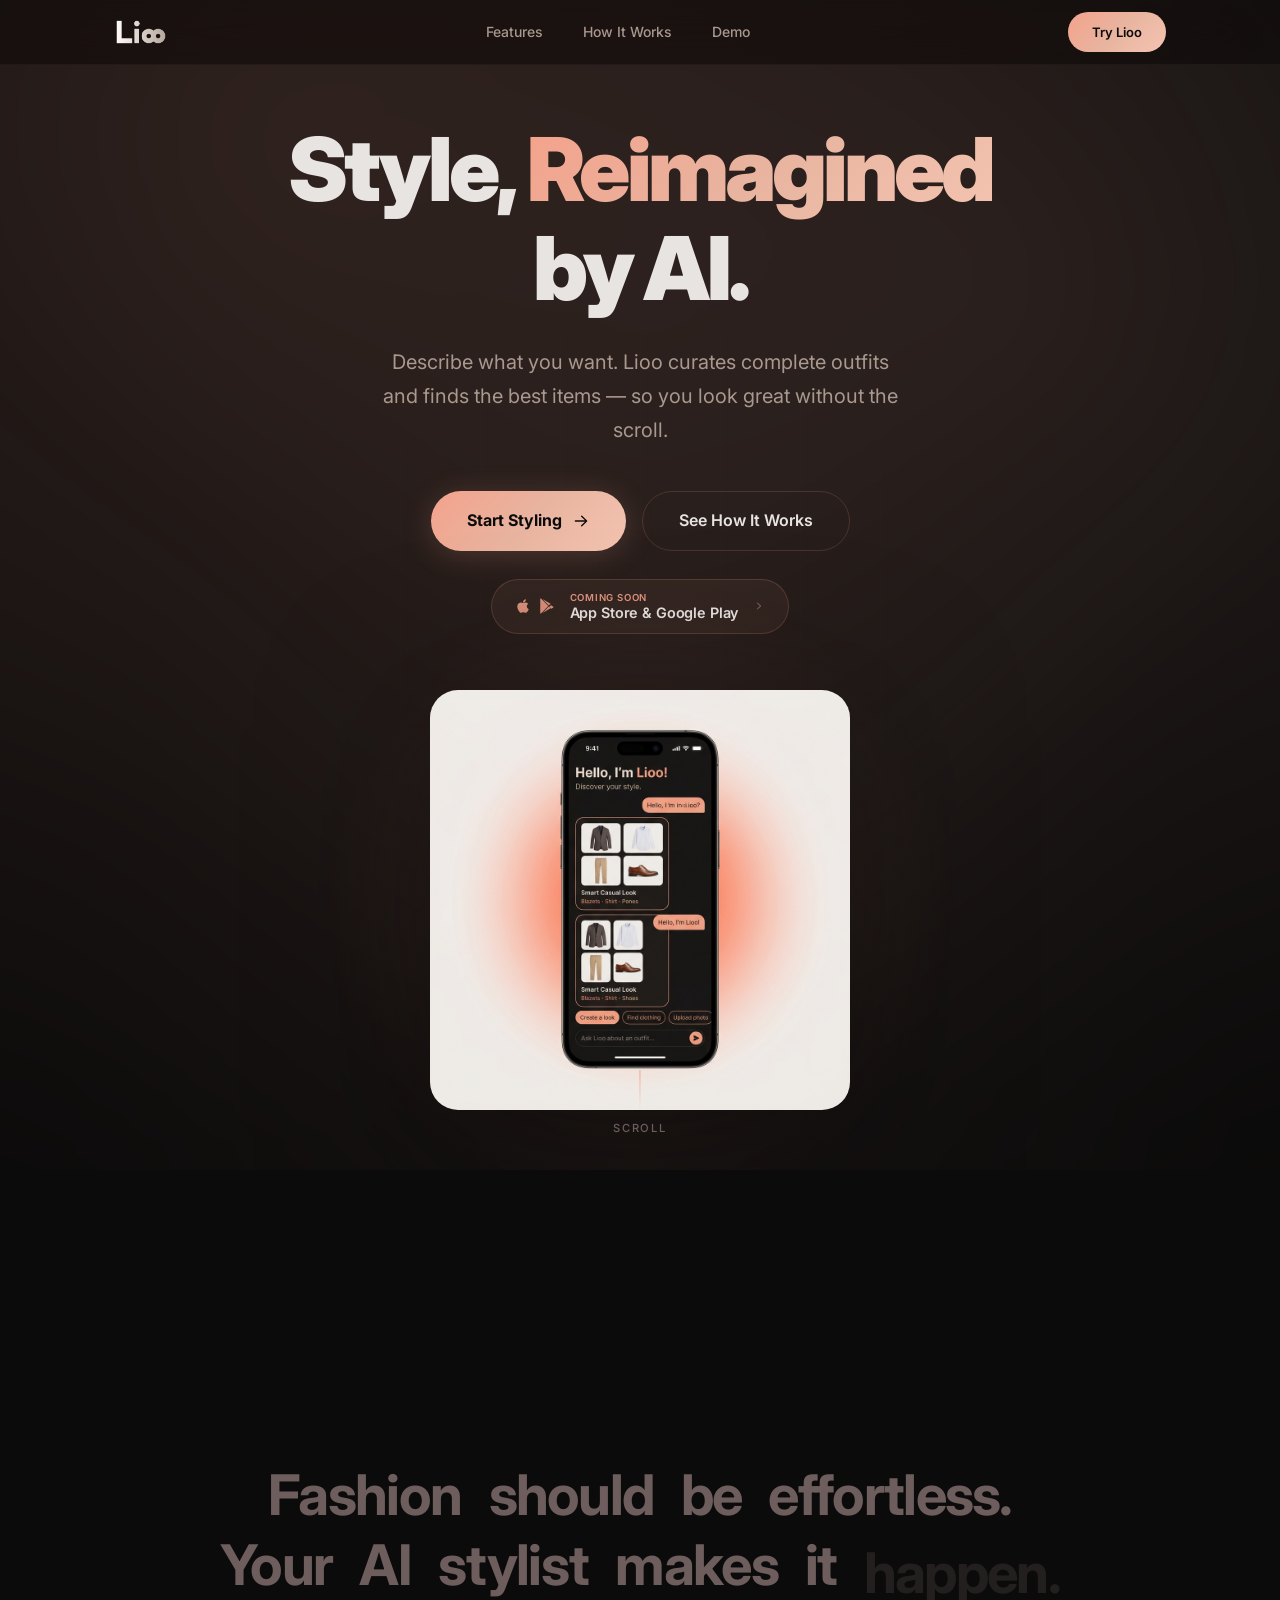
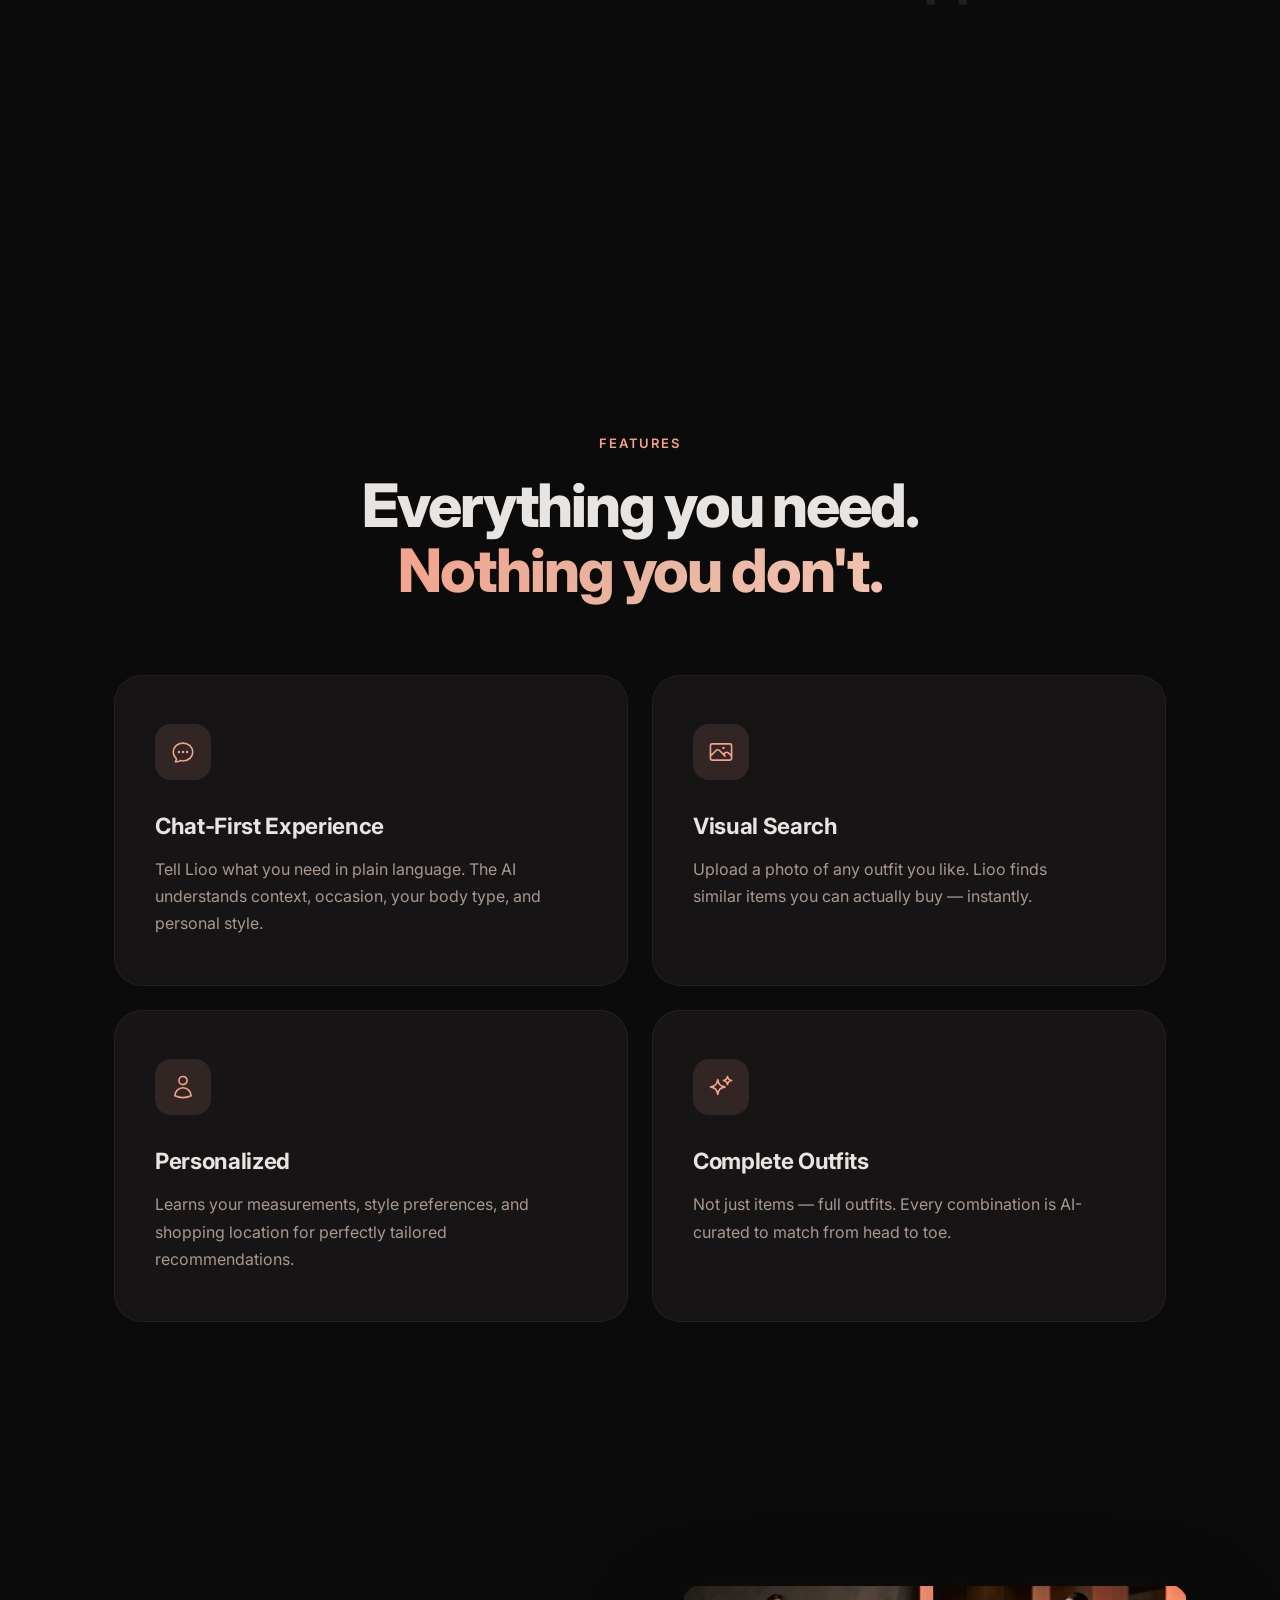
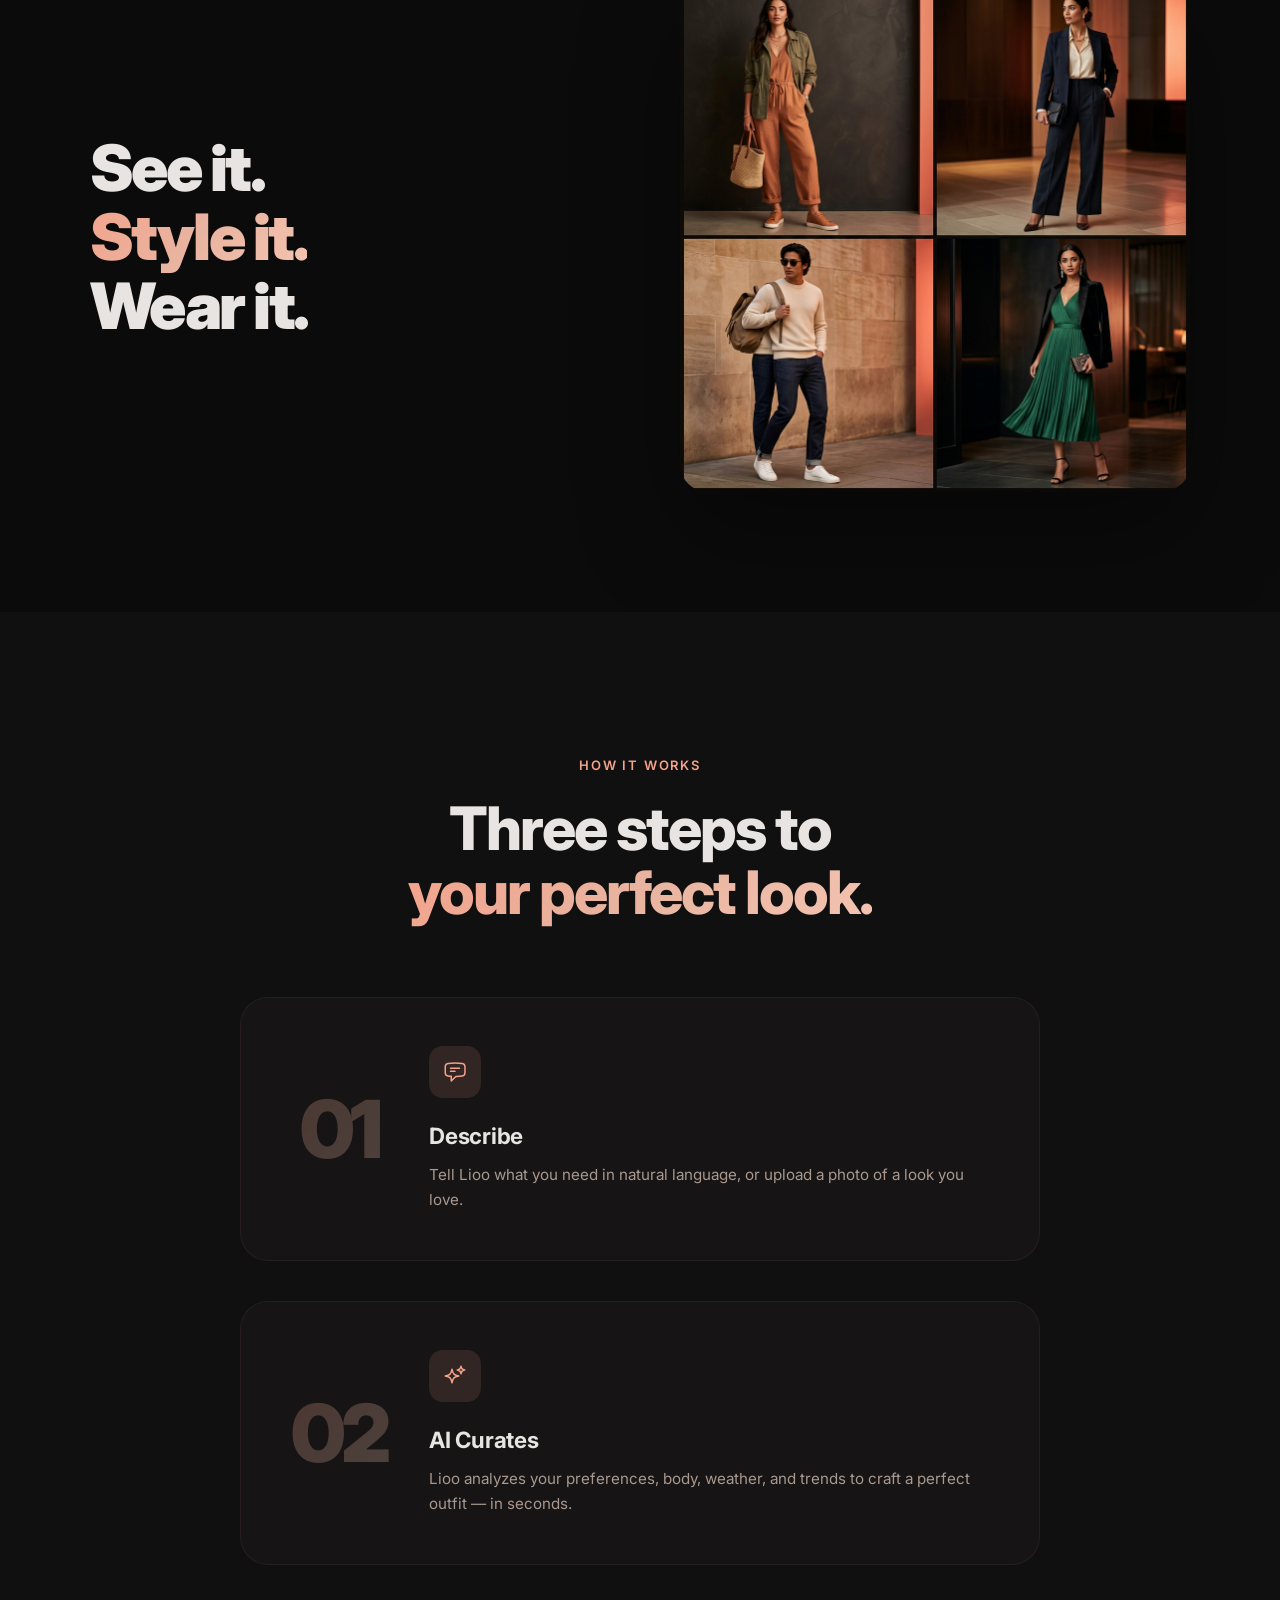
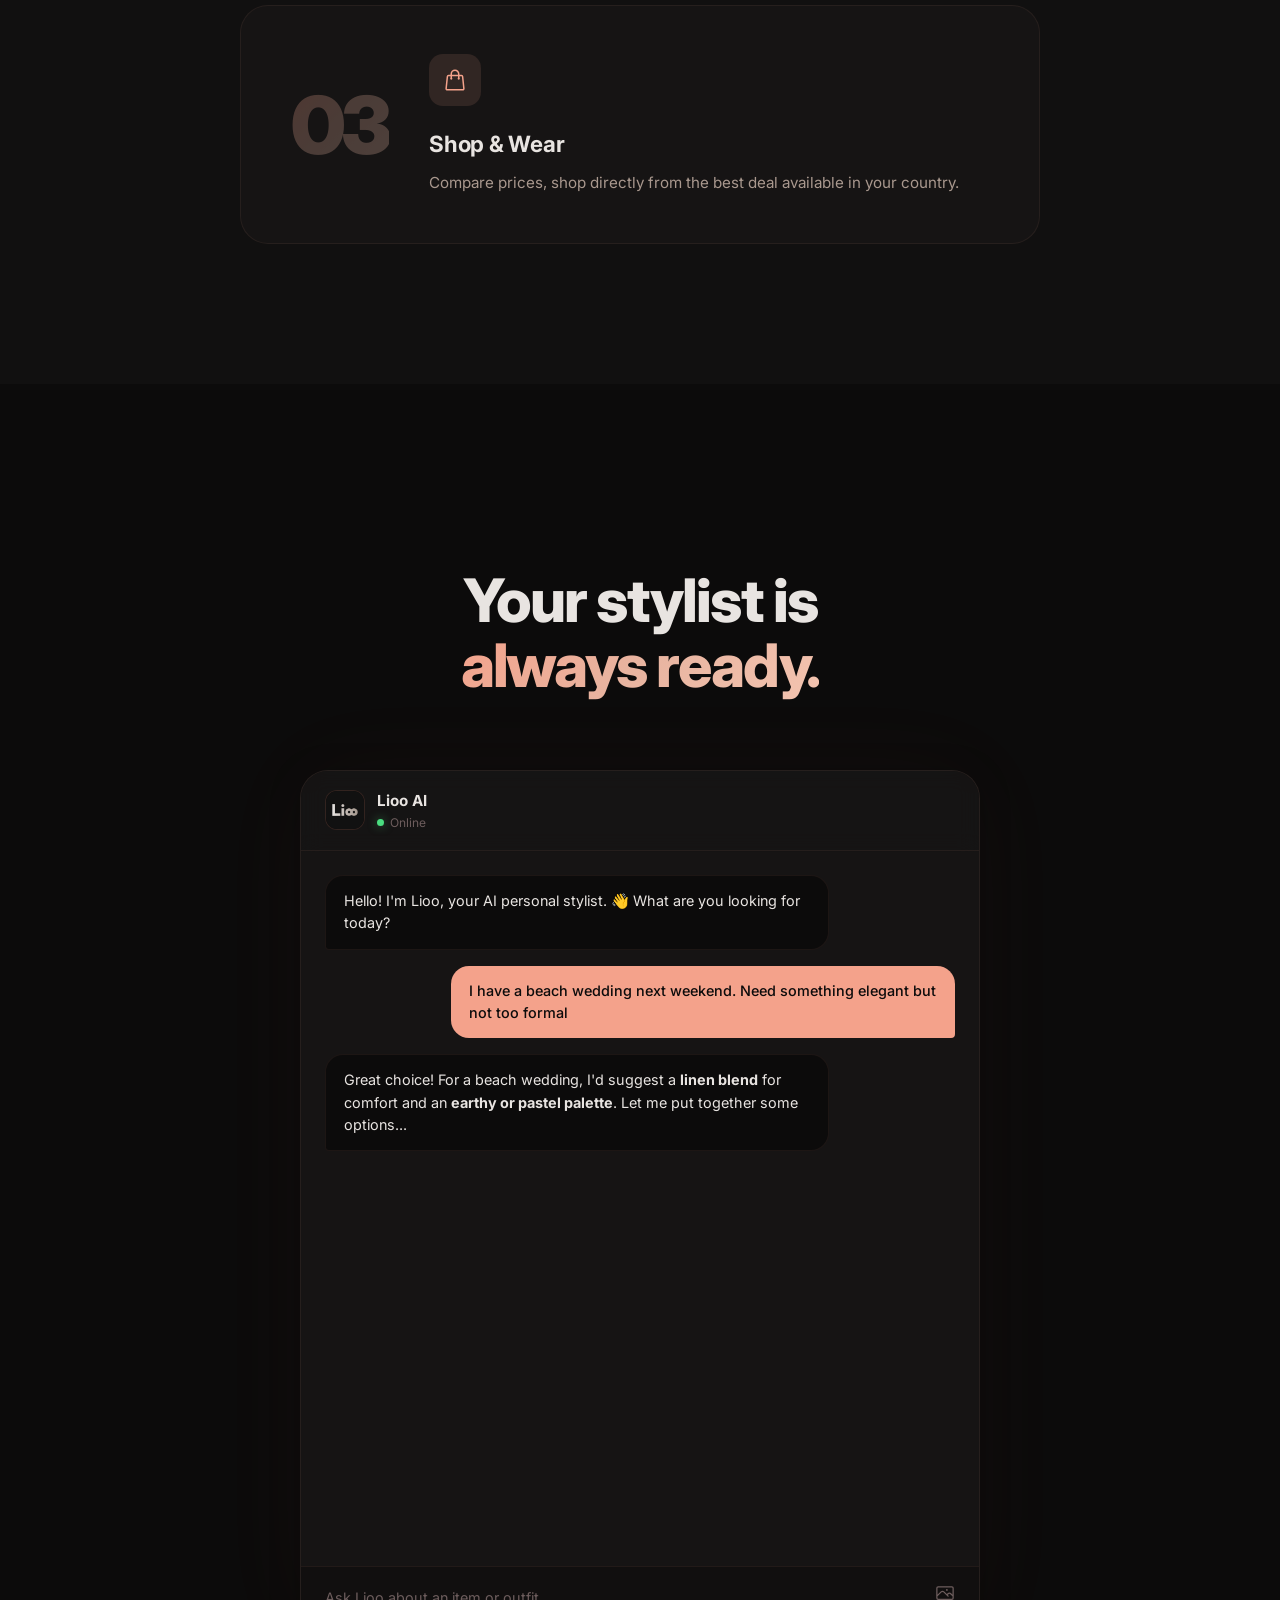
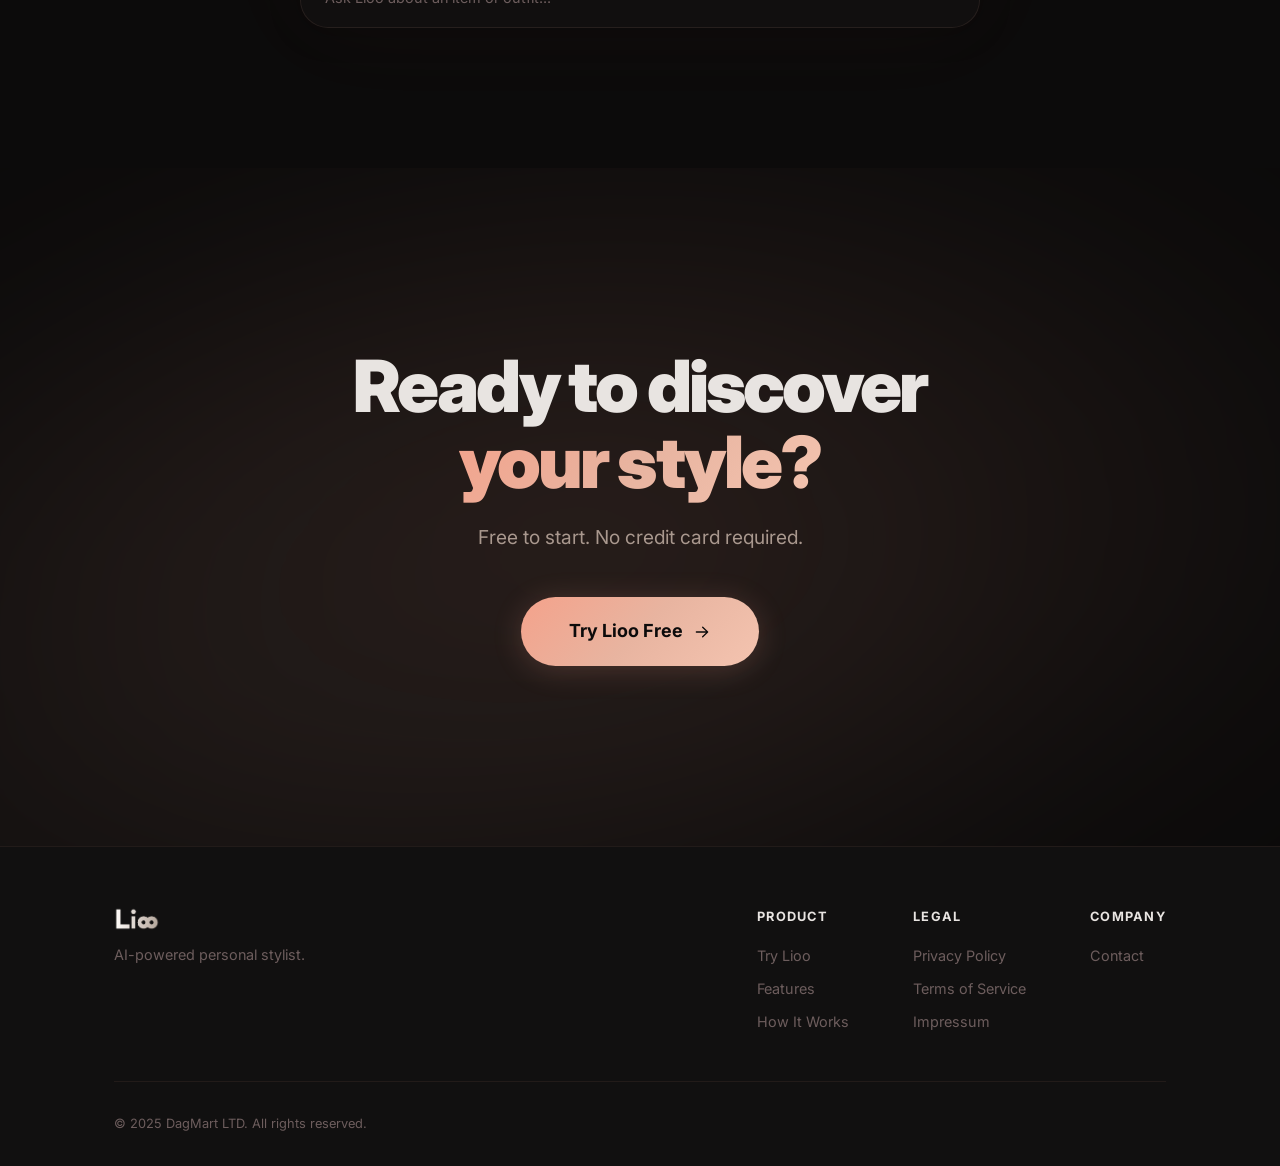
==== index.html @ 28685c16 "Import original Lioo landing page" ====
<!DOCTYPE html>
<html lang="en">
<head>
  <meta charset="UTF-8" />
  <meta name="viewport" content="width=device-width, initial-scale=1.0" />
  <title>Lioo — Your AI Personal Stylist</title>
  <meta name="description" content="Lioo is an AI-powered personal stylist. Describe what you want, get curated outfit ideas, and shop smarter — all through a simple chat." />
  <meta name="keywords" content="AI stylist, personal stylist, fashion AI, outfit generator, Lioo, style recommendations" />
  <link rel="canonical" href="https://liooclo.com/" />
  <meta name="theme-color" content="#0C0B0B" />

  <!-- Open Graph -->
  <meta property="og:type" content="website" />
  <meta property="og:title" content="Lioo — Your AI Personal Stylist" />
  <meta property="og:description" content="Describe your style. Get curated outfits. Shop smarter." />
  <meta property="og:url" content="https://liooclo.com/" />

  <!-- Fonts -->
  <link rel="preconnect" href="https://fonts.googleapis.com" />
  <link rel="preconnect" href="https://fonts.gstatic.com" crossorigin />
  <link href="https://fonts.googleapis.com/css2?family=Inter:wght@300;400;500;600;700;800;900&display=swap" rel="stylesheet" />

  <link rel="stylesheet" href="style.css" />
</head>
<body>

  <!-- ═══════════════════════ NAVIGATION ═══════════════════════ -->
  <nav id="main-nav">
    <div class="nav-inner">
      <a href="#" class="nav-logo" aria-label="Lioo Home">
        <img src="images/lioo-logo.png" alt="Lioo" class="nav-logo-img" />
      </a>
      <div class="nav-links">
        <a href="#features" class="nav-link">Features</a>
        <a href="#how-it-works" class="nav-link">How It Works</a>
        <a href="#demo" class="nav-link">Demo</a>
      </div>
      <a href="https://liooclo.com" class="nav-cta" id="nav-try-btn">Try Lioo</a>
      <button class="nav-mobile-toggle" id="mobile-toggle" aria-label="Toggle menu">
        <span></span><span></span><span></span>
      </button>
    </div>
    <div class="nav-mobile-menu" id="mobile-menu">
      <a href="#features" class="nav-mobile-link">Features</a>
      <a href="#how-it-works" class="nav-mobile-link">How It Works</a>
      <a href="#demo" class="nav-mobile-link">Demo</a>
      <a href="https://liooclo.com" class="nav-mobile-cta">Try Lioo</a>
    </div>
  </nav>

  <!-- ═══════════════════════ HERO ═══════════════════════ -->
  <section id="hero">
    <div class="hero-aurora"></div>
    <div class="hero-grid-overlay"></div>

    <div class="hero-center">


      <h1 class="hero-title">
        <span class="word-reveal" data-delay="100">Style,</span>
        <span class="word-reveal gradient-text" data-delay="300">Reimagined</span><br />
        <span class="word-reveal" data-delay="500">by AI.</span>
      </h1>

      <p class="hero-subtitle scroll-fade-in" data-delay="700">
        Describe what you want. Lioo curates complete outfits<br class="hide-mobile" />
        and finds the best items — so you look great without the scroll.
      </p>

      <div class="hero-actions scroll-fade-in" data-delay="900">
        <a href="https://liooclo.com" class="btn-primary" id="hero-cta-primary">
          <span>Start Styling</span>
          <svg viewBox="0 0 20 20" fill="currentColor" width="18" height="18">
            <path fill-rule="evenodd" d="M3 10a.75.75 0 0 1 .75-.75h10.638L10.23 5.29a.75.75 0 1 1 1.04-1.08l5.5 5.25a.75.75 0 0 1 0 1.08l-5.5 5.25a.75.75 0 1 1-1.04-1.08l4.158-3.96H3.75A.75.75 0 0 1 3 10Z" clip-rule="evenodd"/>
          </svg>
        </a>
        <a href="#how-it-works" class="btn-secondary" id="hero-cta-secondary">See How It Works</a>
      </div>

      <button class="coming-soon-btn scroll-fade-in" data-delay="1100" id="coming-soon-trigger" type="button">
        <div class="store-icons">
          <svg viewBox="0 0 24 24" width="18" height="18" fill="currentColor"><path d="M17.05 20.28c-.98.95-2.05.8-3.08.35-1.09-.46-2.09-.48-3.24 0-1.44.62-2.2.44-3.06-.35C2.79 15.25 3.51 7.59 9.05 7.31c1.35.07 2.29.74 3.08.8 1.18-.24 2.31-.93 3.57-.84 1.51.12 2.65.72 3.4 1.8-3.12 1.87-2.38 5.98.48 7.13-.57 1.5-1.31 2.99-2.54 4.09zM12.03 7.25c-.15-2.23 1.66-4.07 3.74-4.25.32 2.32-1.55 4.3-3.74 4.25z"/></svg>
          <svg viewBox="0 0 24 24" width="18" height="18" fill="currentColor"><path d="M3.609 1.814 13.792 12 3.61 22.186a.996.996 0 0 1-.61-.92V2.734a1 1 0 0 1 .609-.92zm10.89 10.893 2.302 2.302-10.937 6.333 8.635-8.635zm3.199-1.4 2.302 1.323a1 1 0 0 1 0 1.74l-2.302 1.323-2.534-2.533 2.534-2.533zM5.864 2.658 16.8 8.99l-2.302 2.302-8.635-8.635z"/></svg>
        </div>
        <div class="coming-soon-text">
          <span class="coming-label">Coming Soon</span>
          <span class="coming-stores">App Store & Google Play</span>
        </div>
        <svg class="coming-soon-arrow" viewBox="0 0 20 20" fill="currentColor" width="14" height="14"><path fill-rule="evenodd" d="M7.21 14.77a.75.75 0 0 1 .02-1.06L11.168 10 7.23 6.29a.75.75 0 1 1 1.04-1.08l4.5 4.25a.75.75 0 0 1 0 1.08l-4.5 4.25a.75.75 0 0 1-1.06-.02z" clip-rule="evenodd"/></svg>
      </button>
    </div>

    <div class="hero-phone-container" id="hero-phone-parallax">
      <div class="hero-phone-glow"></div>
      <img src="images/hero-phone.png" alt="Lioo AI Stylist app" class="hero-phone-img" loading="eager" />
    </div>

    <div class="hero-scroll-indicator" id="scroll-indicator">
      <div class="scroll-line"></div>
      <span>Scroll</span>
    </div>
  </section>

  <!-- ═══════════════════════ STATEMENT ═══════════════════════ -->
  <section id="statement">
    <div class="statement-inner">
      <p class="statement-text">
        <span class="s-word" data-scroll-reveal>Fashion</span>
        <span class="s-word" data-scroll-reveal>should</span>
        <span class="s-word" data-scroll-reveal>be</span>
        <span class="s-word accent" data-scroll-reveal>effortless.</span><br />
        <span class="s-word" data-scroll-reveal>Your</span>
        <span class="s-word" data-scroll-reveal>AI</span>
        <span class="s-word" data-scroll-reveal>stylist</span>
        <span class="s-word" data-scroll-reveal>makes</span>
        <span class="s-word" data-scroll-reveal>it</span>
        <span class="s-word accent" data-scroll-reveal>happen.</span>
      </p>
    </div>
  </section>

  <!-- ═══════════════════════ FEATURES ═══════════════════════ -->
  <section id="features">
    <div class="section-container">
      <div class="section-header">
        <span class="section-tag scroll-fade-in">Features</span>
        <h2 class="section-title scroll-fade-in">
          Everything you need.<br /><span class="gradient-text">Nothing you don't.</span>
        </h2>
      </div>

      <div class="features-grid">
        <div class="feature-card scroll-scale-in" id="feature-chat">
          <div class="feature-card-bg"></div>
          <div class="feature-icon">
            <svg viewBox="0 0 24 24" fill="none" stroke="currentColor" stroke-width="1.5">
              <path d="M8.625 12a.375.375 0 1 1-.75 0 .375.375 0 0 1 .75 0Zm0 0H8.25m4.125 0a.375.375 0 1 1-.75 0 .375.375 0 0 1 .75 0Zm0 0H12m4.125 0a.375.375 0 1 1-.75 0 .375.375 0 0 1 .75 0Zm0 0h-.375M21 12c0 4.556-4.03 8.25-9 8.25a9.764 9.764 0 0 1-2.555-.337A5.972 5.972 0 0 1 5.41 20.97a5.969 5.969 0 0 1-.474-.065 4.48 4.48 0 0 0 .978-2.025c.09-.457-.133-.901-.467-1.226C3.93 16.178 3 14.189 3 12c0-4.556 4.03-8.25 9-8.25s9 3.694 9 8.25Z" stroke-linecap="round" stroke-linejoin="round"/>
            </svg>
          </div>
          <h3 class="feature-title">Chat-First Experience</h3>
          <p class="feature-desc">Tell Lioo what you need in plain language. The AI understands context, occasion, your body type, and personal style.</p>
        </div>

        <div class="feature-card scroll-scale-in" id="feature-visual">
          <div class="feature-card-bg"></div>
          <div class="feature-icon">
            <svg viewBox="0 0 24 24" fill="none" stroke="currentColor" stroke-width="1.5">
              <path d="m2.25 15.75 5.159-5.159a2.25 2.25 0 0 1 3.182 0l5.159 5.159m-1.5-1.5 1.409-1.409a2.25 2.25 0 0 1 3.182 0l2.909 2.909m-18 3.75h16.5a1.5 1.5 0 0 0 1.5-1.5V6a1.5 1.5 0 0 0-1.5-1.5H3.75A1.5 1.5 0 0 0 2.25 6v12a1.5 1.5 0 0 0 1.5 1.5Zm10.5-11.25h.008v.008h-.008V8.25Zm.375 0a.375.375 0 1 1-.75 0 .375.375 0 0 1 .75 0Z" stroke-linecap="round" stroke-linejoin="round"/>
            </svg>
          </div>
          <h3 class="feature-title">Visual Search</h3>
          <p class="feature-desc">Upload a photo of any outfit you like. Lioo finds similar items you can actually buy — instantly.</p>
        </div>

        <div class="feature-card scroll-scale-in" id="feature-personal">
          <div class="feature-card-bg"></div>
          <div class="feature-icon">
            <svg viewBox="0 0 24 24" fill="none" stroke="currentColor" stroke-width="1.5">
              <path d="M15.75 6a3.75 3.75 0 1 1-7.5 0 3.75 3.75 0 0 1 7.5 0ZM4.501 20.118a7.5 7.5 0 0 1 14.998 0A17.933 17.933 0 0 1 12 21.75c-2.676 0-5.216-.584-7.499-1.632Z" stroke-linecap="round" stroke-linejoin="round"/>
            </svg>
          </div>
          <h3 class="feature-title">Personalized</h3>
          <p class="feature-desc">Learns your measurements, style preferences, and shopping location for perfectly tailored recommendations.</p>
        </div>

        <div class="feature-card scroll-scale-in" id="feature-outfits">
          <div class="feature-card-bg"></div>
          <div class="feature-icon">
            <svg viewBox="0 0 24 24" fill="none" stroke="currentColor" stroke-width="1.5">
              <path d="M9.813 15.904 9 18.75l-.813-2.846a4.5 4.5 0 0 0-3.09-3.09L2.25 12l2.846-.813a4.5 4.5 0 0 0 3.09-3.09L9 5.25l.813 2.846a4.5 4.5 0 0 0 3.09 3.09L15.75 12l-2.846.813a4.5 4.5 0 0 0-3.09 3.09ZM18.259 8.715 18 9.75l-.259-1.035a3.375 3.375 0 0 0-2.455-2.456L14.25 6l1.036-.259a3.375 3.375 0 0 0 2.455-2.456L18 2.25l.259 1.035a3.375 3.375 0 0 0 2.455 2.456L21.75 6l-1.036.259a3.375 3.375 0 0 0-2.455 2.456Z" stroke-linecap="round" stroke-linejoin="round"/>
            </svg>
          </div>
          <h3 class="feature-title">Complete Outfits</h3>
          <p class="feature-desc">Not just items — full outfits. Every combination is AI-curated to match from head to toe.</p>
        </div>
      </div>
    </div>
  </section>

  <!-- ═══════════════════════ SHOWCASE ═══════════════════════ -->
  <section id="showcase">
    <div class="showcase-sticky">
      <div class="showcase-text">
        <h2 class="showcase-title scroll-fade-in">
          See it.<br /><span class="gradient-text">Style it.</span><br />Wear it.
        </h2>
      </div>
      <div class="showcase-image scroll-scale-in">
        <img src="images/outfit-grid.png" alt="AI-curated outfit combinations" loading="lazy" />
      </div>
    </div>
  </section>

  <!-- ═══════════════════════ HOW IT WORKS ═══════════════════════ -->
  <section id="how-it-works">
    <div class="section-container">
      <div class="section-header">
        <span class="section-tag scroll-fade-in">How It Works</span>
        <h2 class="section-title scroll-fade-in">
          Three steps to<br /><span class="gradient-text">your perfect look.</span>
        </h2>
      </div>

      <div class="steps-timeline">
        <div class="step-item scroll-slide-left" id="step-1">
          <div class="step-number-big">01</div>
          <div class="step-content">
            <div class="step-icon-wrap">
              <svg viewBox="0 0 24 24" fill="none" stroke="currentColor" stroke-width="1.5">
                <path d="M7.5 8.25h9m-9 3H12m-9.75 1.51c0 1.6 1.123 2.994 2.707 3.227 1.087.16 2.185.283 3.293.369V21l4.076-4.076a1.526 1.526 0 0 1 1.037-.443 48.59 48.59 0 0 0 5.887-.47c1.584-.233 2.707-1.626 2.707-3.228V6.741c0-1.602-1.123-2.995-2.707-3.228A48.394 48.394 0 0 0 12 3c-2.392 0-4.744.175-7.043.513C3.373 3.746 2.25 5.14 2.25 6.741v6.018Z" stroke-linecap="round" stroke-linejoin="round"/>
              </svg>
            </div>
            <h3 class="step-title">Describe</h3>
            <p class="step-desc">Tell Lioo what you need in natural language, or upload a photo of a look you love.</p>
          </div>
        </div>

        <div class="step-item scroll-slide-right" id="step-2">
          <div class="step-number-big">02</div>
          <div class="step-content">
            <div class="step-icon-wrap">
              <svg viewBox="0 0 24 24" fill="none" stroke="currentColor" stroke-width="1.5">
                <path d="M9.813 15.904 9 18.75l-.813-2.846a4.5 4.5 0 0 0-3.09-3.09L2.25 12l2.846-.813a4.5 4.5 0 0 0 3.09-3.09L9 5.25l.813 2.846a4.5 4.5 0 0 0 3.09 3.09L15.75 12l-2.846.813a4.5 4.5 0 0 0-3.09 3.09ZM18.259 8.715 18 9.75l-.259-1.035a3.375 3.375 0 0 0-2.455-2.456L14.25 6l1.036-.259a3.375 3.375 0 0 0 2.455-2.456L18 2.25l.259 1.035a3.375 3.375 0 0 0 2.455 2.456L21.75 6l-1.036.259a3.375 3.375 0 0 0-2.455 2.456Z" stroke-linecap="round" stroke-linejoin="round"/>
              </svg>
            </div>
            <h3 class="step-title">AI Curates</h3>
            <p class="step-desc">Lioo analyzes your preferences, body, weather, and trends to craft a perfect outfit — in seconds.</p>
          </div>
        </div>

        <div class="step-item scroll-slide-left" id="step-3">
          <div class="step-number-big">03</div>
          <div class="step-content">
            <div class="step-icon-wrap">
              <svg viewBox="0 0 24 24" fill="none" stroke="currentColor" stroke-width="1.5">
                <path d="M15.75 10.5V6a3.75 3.75 0 1 0-7.5 0v4.5m11.356-1.993 1.263 12c.07.665-.45 1.243-1.119 1.243H4.25a1.125 1.125 0 0 1-1.12-1.243l1.264-12A1.125 1.125 0 0 1 5.513 7.5h12.974c.576 0 1.059.435 1.119 1.007ZM8.625 10.5a.375.375 0 1 1-.75 0 .375.375 0 0 1 .75 0Zm7.5 0a.375.375 0 1 1-.75 0 .375.375 0 0 1 .75 0Z" stroke-linecap="round" stroke-linejoin="round"/>
              </svg>
            </div>
            <h3 class="step-title">Shop & Wear</h3>
            <p class="step-desc">Compare prices, shop directly from the best deal available in your country.</p>
          </div>
        </div>
      </div>
    </div>
  </section>

  <!-- ═══════════════════════ LIVE DEMO ═══════════════════════ -->
  <section id="demo">
    <div class="section-container">
      <div class="section-header">
        <span class="section-tag scroll-fade-in">See It In Action</span>
        <h2 class="section-title scroll-fade-in">
          Your stylist is<br /><span class="gradient-text">always ready.</span>
        </h2>
      </div>

      <div class="demo-chat-wrapper scroll-scale-in">
        <div class="demo-chat-window" id="demo-chat">
          <div class="demo-chat-header">
            <div class="demo-chat-header-left">
              <div class="demo-chat-avatar">
                <img src="images/lioo-icon.png" alt="Lioo" class="demo-avatar-img" />
              </div>
              <div>
                <div class="demo-chat-name">Lioo AI</div>
                <div class="demo-chat-status"><span class="status-dot"></span> Online</div>
              </div>
            </div>
          </div>

          <div class="demo-chat-messages" id="demo-messages">
            <div class="demo-msg demo-msg-ai demo-msg-visible">
              <div class="demo-msg-content">Hello! I'm Lioo, your AI personal stylist. 👋 What are you looking for today?</div>
            </div>
            <div class="demo-msg demo-msg-user" data-delay="800">
              <div class="demo-msg-content">I have a beach wedding next weekend. Need something elegant but not too formal</div>
            </div>
            <div class="demo-msg demo-msg-ai" data-delay="2200">
              <div class="demo-msg-content">
                Great choice! For a beach wedding, I'd suggest a <strong>linen blend</strong> for comfort and an <strong>earthy or pastel palette</strong>. Let me put together some options...
              </div>
            </div>
            <div class="demo-msg demo-msg-ai" data-delay="3800">
              <div class="demo-msg-content">
                <div class="demo-outfit-card">
                  <div class="demo-outfit-header">
                    <svg viewBox="0 0 24 24" fill="none" stroke="currentColor" stroke-width="1.5" width="16" height="16"><path d="M9.813 15.904 9 18.75l-.813-2.846a4.5 4.5 0 0 0-3.09-3.09L2.25 12l2.846-.813a4.5 4.5 0 0 0 3.09-3.09L9 5.25l.813 2.846a4.5 4.5 0 0 0 3.09 3.09L15.75 12l-2.846.813a4.5 4.5 0 0 0-3.09 3.09Z" stroke-linecap="round" stroke-linejoin="round"/></svg>
                    Beach Wedding — Look 1
                  </div>
                  <div class="demo-outfit-items">
                    <div class="demo-outfit-item"><div class="demo-outfit-item-color" style="background:#E8D5C4"></div><span>Linen Blazer — Sand</span></div>
                    <div class="demo-outfit-item"><div class="demo-outfit-item-color" style="background:#F5F0EB"></div><span>Cotton Shirt — White</span></div>
                    <div class="demo-outfit-item"><div class="demo-outfit-item-color" style="background:#C4B5A3"></div><span>Chinos — Khaki</span></div>
                    <div class="demo-outfit-item"><div class="demo-outfit-item-color" style="background:#8B7355"></div><span>Leather Loafers — Tan</span></div>
                  </div>
                </div>
              </div>
            </div>
            <div class="demo-msg demo-msg-user" data-delay="5600">
              <div class="demo-msg-content">Love it! Can you find me a similar blazer under €120?</div>
            </div>
            <div class="demo-msg demo-msg-ai" data-delay="7000">
              <div class="demo-msg-content">Found 3 great options from Zara, Mango, and H&M — all under €120 and available in your size. Want me to show them?</div>
            </div>
          </div>

          <div class="demo-chat-input">
            <span class="demo-input-text">Ask Lioo about an item or outfit...</span>
            <div class="demo-input-actions">
              <svg viewBox="0 0 24 24" fill="none" stroke="currentColor" stroke-width="1.5" width="20" height="20">
                <path d="m2.25 15.75 5.159-5.159a2.25 2.25 0 0 1 3.182 0l5.159 5.159m-1.5-1.5 1.409-1.409a2.25 2.25 0 0 1 3.182 0l2.909 2.909m-18 3.75h16.5a1.5 1.5 0 0 0 1.5-1.5V6a1.5 1.5 0 0 0-1.5-1.5H3.75A1.5 1.5 0 0 0 2.25 6v12a1.5 1.5 0 0 0 1.5 1.5Zm10.5-11.25h.008v.008h-.008V8.25Zm.375 0a.375.375 0 1 1-.75 0 .375.375 0 0 1 .75 0Z" stroke-linecap="round" stroke-linejoin="round"/>
              </svg>
            </div>
          </div>
        </div>
      </div>
    </div>
  </section>

  <!-- ═══════════════════════ CTA ═══════════════════════ -->
  <section id="cta">
    <div class="cta-aurora"></div>
    <div class="cta-content">
      <h2 class="cta-title scroll-fade-in">
        Ready to discover<br />
        <span class="gradient-text">your style?</span>
      </h2>
      <p class="cta-subtitle scroll-fade-in">Free to start. No credit card required.</p>
      <div class="scroll-fade-in" data-delay="200">
        <a href="https://liooclo.com" class="btn-primary btn-lg" id="cta-main-btn">
          <span>Try Lioo Free</span>
          <svg viewBox="0 0 20 20" fill="currentColor" width="18" height="18">
            <path fill-rule="evenodd" d="M3 10a.75.75 0 0 1 .75-.75h10.638L10.23 5.29a.75.75 0 1 1 1.04-1.08l5.5 5.25a.75.75 0 0 1 0 1.08l-5.5 5.25a.75.75 0 1 1-1.04-1.08l4.158-3.96H3.75A.75.75 0 0 1 3 10Z" clip-rule="evenodd"/>
          </svg>
        </a>
      </div>
    </div>
  </section>

  <!-- ═══════════════════════ FOOTER ═══════════════════════ -->
  <footer id="footer">
    <div class="footer-inner">
      <div class="footer-top">
        <div class="footer-brand">
          <a href="#" class="nav-logo" aria-label="Lioo Home">
            <img src="images/lioo-logo.png" alt="Lioo" class="footer-logo-img" />
          </a>
          <p class="footer-tagline">AI-powered personal stylist.</p>
        </div>
        <div class="footer-links-group">
          <div class="footer-col">
            <h4 class="footer-col-title">Product</h4>
            <a href="https://liooclo.com" class="footer-link">Try Lioo</a>
            <a href="#features" class="footer-link">Features</a>
            <a href="#how-it-works" class="footer-link">How It Works</a>
          </div>
          <div class="footer-col">
            <h4 class="footer-col-title">Legal</h4>
            <a href="https://liooclo.com/privacy" class="footer-link">Privacy Policy</a>
            <a href="https://liooclo.com/terms" class="footer-link">Terms of Service</a>
            <a href="https://liooclo.com/impressum" class="footer-link">Impressum</a>
          </div>
          <div class="footer-col">
            <h4 class="footer-col-title">Company</h4>
            <a href="mailto:pavelangelov659@gmail.com" class="footer-link">Contact</a>
          </div>
        </div>
      </div>
      <div class="footer-bottom">
        <span>&copy; 2025 DagMart LTD. All rights reserved.</span>
      </div>
    </div>
  </footer>

  <!-- Notify Modal -->
  <div class="notify-overlay" id="notify-overlay">
    <div class="notify-modal" id="notify-modal">
      <button class="notify-close" id="notify-close" type="button" aria-label="Close">
        <svg viewBox="0 0 24 24" fill="none" stroke="currentColor" stroke-width="2" width="20" height="20"><path d="M18 6 6 18M6 6l12 12" stroke-linecap="round" stroke-linejoin="round"/></svg>
      </button>
      <div class="notify-icon">
        <svg viewBox="0 0 24 24" fill="none" stroke="currentColor" stroke-width="1.5" width="32" height="32"><path d="M14.857 17.082a23.848 23.848 0 0 0 5.454-1.31A8.967 8.967 0 0 1 18 9.75V9A6 6 0 0 0 6 9v.75a8.967 8.967 0 0 1-2.312 6.022c1.733.64 3.56 1.085 5.455 1.31m5.714 0a24.255 24.255 0 0 1-5.714 0m5.714 0a3 3 0 1 1-5.714 0" stroke-linecap="round" stroke-linejoin="round"/></svg>
      </div>
      <h3 class="notify-title">Get Notified at Launch</h3>
      <p class="notify-desc">Lioo is coming to <strong>App Store</strong> & <strong>Google Play</strong>. Be the first to know when we go live.</p>
      <form class="notify-form" id="notify-form">
        <input type="email" class="notify-input" id="notify-email" placeholder="your@email.com" required autocomplete="email" />
        <button type="submit" class="notify-submit" id="notify-submit">
          <span>Notify Me</span>
          <svg viewBox="0 0 20 20" fill="currentColor" width="16" height="16"><path fill-rule="evenodd" d="M3 10a.75.75 0 0 1 .75-.75h10.638L10.23 5.29a.75.75 0 1 1 1.04-1.08l5.5 5.25a.75.75 0 0 1 0 1.08l-5.5 5.25a.75.75 0 1 1-1.04-1.08l4.158-3.96H3.75A.75.75 0 0 1 3 10Z" clip-rule="evenodd"/></svg>
        </button>
      </form>
      <div class="notify-success" id="notify-success" hidden>
        <span class="notify-check">✓</span>
        <p>You're on the list! We'll notify you at launch.</p>
      </div>
      <p class="notify-privacy">We respect your privacy. Unsubscribe anytime.</p>
    </div>
  </div>

  <script src="script.js"></script>
</body>
</html>
---- style.css ----
/* ═══════════════════════════════════════════════════════════════
   LIOO LANDING PAGE v2 — Cinematic Design
   Apple/Rolex inspired: full-screen sections, scroll-linked
   parallax, word reveals, scale-ins, slide animations.
   ═══════════════════════════════════════════════════════════════ */

:root {
  --bg: #0C0B0B;
  --bg-alt: #111010;
  --surface: #161414;
  --surface-hover: #1E1C1C;
  --border: rgba(244, 162, 139, 0.07);
  --border-hover: rgba(244, 162, 139, 0.16);

  --accent: #F4A28B;
  --accent-soft: rgba(244, 162, 139, 0.12);
  --accent-glow: rgba(244, 162, 139, 0.3);
  --accent-gradient: linear-gradient(135deg, #F4A28B 0%, #E8B4A0 50%, #F4C4B0 100%);

  --text-1: #E8E4E1;
  --text-2: #A9988E;
  --text-3: #6D5D5D;

  --radius-sm: 8px;
  --radius-md: 14px;
  --radius-lg: 20px;
  --radius-xl: 28px;

  --ease-out: cubic-bezier(0.22, 1, 0.36, 1);
  --ease-spring: cubic-bezier(0.34, 1.56, 0.64, 1);
  --ease-smooth: cubic-bezier(0.16, 1, 0.3, 1);
}

/* ═══════ RESET & BASE ═══════ */
*, *::before, *::after {
  box-sizing: border-box;
  margin: 0;
  padding: 0;
}

html {
  scroll-behavior: smooth;
  -webkit-text-size-adjust: 100%;
}

body {
  font-family: 'Inter', -apple-system, BlinkMacSystemFont, 'Segoe UI', sans-serif;
  background: var(--bg);
  color: var(--text-1);
  line-height: 1.6;
  overflow-x: hidden;
  -webkit-font-smoothing: antialiased;
  -moz-osx-font-smoothing: grayscale;
}

img { max-width: 100%; height: auto; display: block; }

a {
  text-decoration: none;
  color: inherit;
  transition: color 0.3s var(--ease-out);
}

::selection {
  background: var(--accent);
  color: #fff;
}

.hide-mobile { display: inline; }

/* ═══════ TYPOGRAPHY ═══════ */
.gradient-text {
  background: var(--accent-gradient);
  -webkit-background-clip: text;
  background-clip: text;
  -webkit-text-fill-color: transparent;
}

.section-tag {
  display: inline-flex;
  align-items: center;
  gap: 8px;
  font-size: 0.8125rem;
  font-weight: 600;
  letter-spacing: 0.14em;
  text-transform: uppercase;
  color: var(--accent);
  margin-bottom: 20px;
}

.section-title {
  font-size: clamp(2.25rem, 5vw, 3.75rem);
  font-weight: 800;
  line-height: 1.08;
  letter-spacing: -0.035em;
  margin-bottom: 20px;
}

.section-header {
  text-align: center;
  margin-bottom: 72px;
}

.section-container {
  max-width: 1100px;
  margin: 0 auto;
  padding: 140px 24px;
}

/* ═══════ ANIMATION CLASSES ═══════ */
.scroll-fade-in {
  opacity: 0;
  transform: translateY(50px);
  transition: opacity 1s var(--ease-smooth), transform 1s var(--ease-smooth);
}

.scroll-fade-in.visible {
  opacity: 1;
  transform: translateY(0);
}

.scroll-scale-in {
  opacity: 0;
  transform: scale(0.88) translateY(40px);
  transition: opacity 0.9s var(--ease-smooth), transform 0.9s var(--ease-smooth);
}

.scroll-scale-in.visible {
  opacity: 1;
  transform: scale(1) translateY(0);
}

.scroll-slide-left {
  opacity: 0;
  transform: translateX(-80px);
  transition: opacity 0.9s var(--ease-smooth), transform 0.9s var(--ease-smooth);
}

.scroll-slide-left.visible {
  opacity: 1;
  transform: translateX(0);
}

.scroll-slide-right {
  opacity: 0;
  transform: translateX(80px);
  transition: opacity 0.9s var(--ease-smooth), transform 0.9s var(--ease-smooth);
}

.scroll-slide-right.visible {
  opacity: 1;
  transform: translateX(0);
}

/* Word reveal */
.word-reveal {
  display: inline-block;
  opacity: 0;
  transform: translateY(100%) rotateX(-80deg);
  transform-origin: top center;
  transition: opacity 0.7s var(--ease-smooth), transform 0.7s var(--ease-smooth);
  padding-bottom: 0.12em;
  margin-bottom: -0.12em;
}

.word-reveal.revealed {
  opacity: 1;
  transform: translateY(0) rotateX(0deg);
}

/* ═══════ BUTTONS ═══════ */
.btn-primary {
  display: inline-flex;
  align-items: center;
  gap: 10px;
  padding: 16px 36px;
  background: var(--accent-gradient);
  color: #0C0B0B;
  font-weight: 700;
  font-size: 1rem;
  border-radius: 100px;
  border: none;
  cursor: pointer;
  transition: transform 0.4s var(--ease-spring), box-shadow 0.4s var(--ease-out);
  box-shadow: 0 4px 30px rgba(244, 162, 139, 0.2);
  position: relative;
  overflow: hidden;
}

.btn-primary::after {
  content: '';
  position: absolute;
  inset: 0;
  background: linear-gradient(135deg, rgba(255,255,255,0) 0%, rgba(255,255,255,0.3) 50%, rgba(255,255,255,0) 100%);
  transform: translateX(-100%);
  transition: transform 0.6s var(--ease-out);
}

.btn-primary:hover {
  transform: translateY(-3px) scale(1.03);
  box-shadow: 0 12px 50px rgba(244, 162, 139, 0.35);
}

.btn-primary:hover::after {
  transform: translateX(100%);
}

.btn-primary:active {
  transform: translateY(0) scale(0.97);
}

.btn-lg {
  padding: 20px 48px;
  font-size: 1.125rem;
}

.btn-secondary {
  display: inline-flex;
  align-items: center;
  gap: 8px;
  padding: 16px 36px;
  background: transparent;
  color: var(--text-1);
  font-weight: 600;
  font-size: 1rem;
  border-radius: 100px;
  border: 1px solid var(--border-hover);
  cursor: pointer;
  transition: all 0.4s var(--ease-out);
}

.btn-secondary:hover {
  border-color: var(--accent);
  color: var(--accent);
  background: var(--accent-soft);
  transform: translateY(-2px);
}

/* ═══════ NAVIGATION ═══════ */
#main-nav {
  position: fixed;
  top: 0;
  left: 0;
  right: 0;
  z-index: 1000;
  backdrop-filter: blur(24px) saturate(180%);
  -webkit-backdrop-filter: blur(24px) saturate(180%);
  background: rgba(12, 11, 11, 0.6);
  border-bottom: 1px solid rgba(255,255,255,0.04);
  transition: all 0.5s var(--ease-out);
  transform: translateY(0);
}

#main-nav.scrolled {
  background: rgba(12, 11, 11, 0.88);
  box-shadow: 0 1px 60px rgba(0, 0, 0, 0.5);
}

#main-nav.nav-hidden {
  transform: translateY(-100%);
}

.nav-inner {
  max-width: 1100px;
  margin: 0 auto;
  padding: 0 24px;
  height: 64px;
  display: flex;
  align-items: center;
  justify-content: space-between;
}

.nav-logo {
  display: flex;
  align-items: center;
  gap: 10px;
  font-weight: 800;
  font-size: 1.25rem;
  letter-spacing: -0.02em;
}

.nav-logo-img {
  height: 28px;
  width: auto;
  display: block;
  object-fit: contain;
  filter: brightness(1.1);
  transition: opacity 0.3s;
}

.nav-logo:hover .nav-logo-img { opacity: 0.85; }

.footer-logo-img {
  height: 24px;
  width: auto;
  display: block;
  object-fit: contain;
  filter: brightness(1.1);
}

.demo-avatar-img {
  width: 100%;
  height: 100%;
  object-fit: cover;
  border-radius: 10px;
}

.nav-links { display: flex; gap: 40px; }

.nav-link {
  font-size: 0.875rem;
  font-weight: 500;
  color: var(--text-2);
  transition: color 0.3s;
  position: relative;
}

.nav-link::after {
  content: '';
  position: absolute;
  bottom: -4px;
  left: 50%;
  width: 0;
  height: 2px;
  background: var(--accent);
  border-radius: 1px;
  transition: width 0.4s var(--ease-out), left 0.4s var(--ease-out);
}

.nav-link:hover { color: var(--text-1); }
.nav-link:hover::after { width: 100%; left: 0; }

.nav-cta {
  font-size: 0.8125rem;
  font-weight: 600;
  padding: 10px 24px;
  background: var(--accent-gradient);
  color: #0C0B0B;
  border-radius: 100px;
  transition: transform 0.4s var(--ease-spring), box-shadow 0.4s;
}

.nav-cta:hover {
  transform: scale(1.06);
  box-shadow: 0 4px 24px rgba(244, 162, 139, 0.3);
}

/* Mobile nav */
.nav-mobile-toggle {
  display: none;
  flex-direction: column;
  gap: 5px;
  background: none;
  border: none;
  cursor: pointer;
  padding: 8px;
}

.nav-mobile-toggle span {
  display: block;
  width: 22px;
  height: 2px;
  background: var(--text-1);
  border-radius: 2px;
  transition: all 0.3s var(--ease-out);
  transform-origin: center;
}

.nav-mobile-toggle.active span:nth-child(1) { transform: rotate(45deg) translate(5px, 5px); }
.nav-mobile-toggle.active span:nth-child(2) { opacity: 0; }
.nav-mobile-toggle.active span:nth-child(3) { transform: rotate(-45deg) translate(5px, -5px); }

.nav-mobile-menu {
  display: none;
  flex-direction: column;
  padding: 16px 24px 24px;
  gap: 4px;
  border-top: 1px solid var(--border);
}

.nav-mobile-menu.open { display: flex; }

.nav-mobile-link {
  padding: 14px 0;
  font-size: 1.1rem;
  font-weight: 500;
  color: var(--text-2);
  border-bottom: 1px solid var(--border);
}

.nav-mobile-link:hover { color: var(--accent); }

.nav-mobile-cta {
  margin-top: 16px;
  text-align: center;
  padding: 16px;
  background: var(--accent-gradient);
  color: #0C0B0B;
  font-weight: 700;
  border-radius: 100px;
  font-size: 1rem;
}

/* ═══════ HERO ═══════ */
#hero {
  position: relative;
  min-height: 100vh;
  display: flex;
  flex-direction: column;
  align-items: center;
  justify-content: center;
  padding: 120px 24px 60px;
  overflow: hidden;
  text-align: center;
}

.hero-aurora {
  position: absolute;
  inset: -30%;
  pointer-events: none;
  background:
    radial-gradient(ellipse at 30% 25%, rgba(244, 162, 139, 0.14), transparent 55%),
    radial-gradient(ellipse at 70% 35%, rgba(244, 180, 160, 0.1), transparent 50%),
    radial-gradient(ellipse at 50% 80%, rgba(232, 180, 160, 0.05), transparent 40%);
  filter: blur(80px);
  animation: aurora-drift 14s ease-in-out infinite alternate;
}

@keyframes aurora-drift {
  0% { transform: translate(-4%, -3%) scale(1.02) rotate(0deg); }
  33% { transform: translate(2%, 1%) scale(1.05) rotate(0.5deg); }
  66% { transform: translate(-1%, 3%) scale(1.03) rotate(-0.3deg); }
  100% { transform: translate(3%, -2%) scale(1.06) rotate(0.2deg); }
}

.hero-grid-overlay {
  position: absolute;
  inset: 0;
  pointer-events: none;
  opacity: 0.03;
  background-image:
    linear-gradient(rgba(255, 255, 255, 0.6) 1px, transparent 1px),
    linear-gradient(90deg, rgba(255, 255, 255, 0.6) 1px, transparent 1px);
  background-size: 80px 80px;
  mask-image: radial-gradient(ellipse at center, rgba(0,0,0,0.4) 0%, transparent 65%);
}

.hero-center {
  position: relative;
  z-index: 2;
  width: 100%;
  max-width: 780px;
}

.hero-badge {
  display: inline-flex;
  align-items: center;
  gap: 8px;
  padding: 8px 18px;
  background: var(--accent-soft);
  border: 1px solid rgba(244, 162, 139, 0.18);
  border-radius: 100px;
  font-size: 0.8rem;
  font-weight: 600;
  color: var(--accent);
  margin-bottom: 36px;
  backdrop-filter: blur(10px);
}

.hero-badge-dot {
  width: 8px;
  height: 8px;
  border-radius: 50%;
  background: var(--accent);
  animation: badge-pulse 2.5s ease-in-out infinite;
}

@keyframes badge-pulse {
  0%, 100% { opacity: 1; box-shadow: 0 0 0 0 rgba(244, 162, 139, 0.5); }
  50% { opacity: 0.6; box-shadow: 0 0 0 8px rgba(244, 162, 139, 0); }
}

.hero-title {
  font-size: clamp(3rem, 8vw, 5.5rem);
  font-weight: 900;
  line-height: 1.12;
  letter-spacing: -0.045em;
  margin-bottom: 28px;
  perspective: 600px;
}

.hero-subtitle {
  font-size: clamp(1rem, 2.2vw, 1.25rem);
  color: var(--text-2);
  line-height: 1.7;
  margin-bottom: 44px;
  max-width: 560px;
  margin-left: auto;
  margin-right: auto;
}

.hero-actions {
  display: flex;
  gap: 16px;
  justify-content: center;
  flex-wrap: wrap;
}

/* Hero Phone */
.hero-phone-container {
  position: relative;
  z-index: 2;
  margin-top: 56px;
  will-change: transform;
}

.hero-phone-glow {
  position: absolute;
  inset: -50%;
  background: radial-gradient(circle, rgba(244, 162, 139, 0.14) 0%, transparent 55%);
  pointer-events: none;
  animation: phone-glow 5s ease-in-out infinite alternate;
}

@keyframes phone-glow {
  0% { opacity: 0.5; transform: scale(0.9); }
  100% { opacity: 1; transform: scale(1.1); }
}

.hero-phone-img {
  width: min(420px, 75vw);
  border-radius: var(--radius-xl);
  position: relative;
  z-index: 1;
  filter: drop-shadow(0 30px 80px rgba(0, 0, 0, 0.5));
}
/* Scroll indicator */
.hero-scroll-indicator {
  position: absolute;
  bottom: 32px;
  left: 50%;
  transform: translateX(-50%);
  display: flex;
  flex-direction: column;
  align-items: center;
  gap: 10px;
  z-index: 3;
  animation: scroll-fade 2s ease-in-out infinite;
}

.scroll-line {
  width: 1px;
  height: 40px;
  background: linear-gradient(180deg, var(--accent), transparent);
  animation: scroll-line-move 2s ease-in-out infinite;
}

@keyframes scroll-line-move {
  0% { transform: scaleY(0); transform-origin: top; opacity: 0; }
  50% { transform: scaleY(1); transform-origin: top; opacity: 1; }
  100% { transform: scaleY(0); transform-origin: bottom; opacity: 0; }
}

.hero-scroll-indicator span {
  font-size: 0.7rem;
  font-weight: 500;
  letter-spacing: 0.15em;
  text-transform: uppercase;
  color: var(--text-3);
}

@keyframes scroll-fade {
  0%, 100% { opacity: 0.4; }
  50% { opacity: 1; }
}

/* ═══════ STATEMENT ═══════ */
#statement {
  min-height: 80vh;
  display: flex;
  align-items: center;
  justify-content: center;
  padding: 100px 32px;
  position: relative;
  overflow: hidden;
}

.statement-inner {
  max-width: 900px;
  text-align: center;
}

.statement-text {
  font-size: clamp(1.75rem, 4.5vw, 3.5rem);
  font-weight: 700;
  line-height: 1.25;
  letter-spacing: -0.03em;
}

.s-word {
  display: inline-block;
  color: var(--text-3);
  transition: color 0.6s var(--ease-out), opacity 0.6s var(--ease-out), transform 0.6s var(--ease-out);
  opacity: 0.25;
  transform: translateY(8px);
  margin: 0 0.15em;
}

.s-word.active {
  color: var(--text-1);
  opacity: 1;
  transform: translateY(0);
}

.s-word.accent.active {
  color: var(--accent);
}

/* ═══════ FEATURES — SYMMETRIC 2×2 ═══════ */
#features {
  background: var(--bg);
  position: relative;
}

.features-grid {
  display: grid;
  grid-template-columns: repeat(2, 1fr);
  gap: 24px;
}

.feature-card {
  position: relative;
  background: var(--surface);
  border: 1px solid var(--border);
  border-radius: var(--radius-xl);
  padding: 48px 40px;
  overflow: hidden;
  transition: border-color 0.5s var(--ease-out), transform 0.5s var(--ease-out), box-shadow 0.5s var(--ease-out);
  cursor: default;
}

.feature-card-bg {
  position: absolute;
  inset: 0;
  background: radial-gradient(circle at var(--mouse-x, 50%) var(--mouse-y, 50%), var(--accent-soft), transparent 60%);
  opacity: 0;
  transition: opacity 0.5s;
  pointer-events: none;
}

.feature-card:hover {
  border-color: var(--border-hover);
  transform: translateY(-8px);
  box-shadow: 0 20px 60px rgba(0, 0, 0, 0.3), 0 0 40px rgba(244, 162, 139, 0.06);
}

.feature-card:hover .feature-card-bg { opacity: 1; }

.feature-icon {
  width: 56px;
  height: 56px;
  display: flex;
  align-items: center;
  justify-content: center;
  background: var(--accent-soft);
  border-radius: 16px;
  color: var(--accent);
  margin-bottom: 28px;
  transition: transform 0.5s var(--ease-spring);
}

.feature-card:hover .feature-icon {
  transform: scale(1.1) rotate(-3deg);
}

.feature-icon svg { width: 26px; height: 26px; }

.feature-title {
  font-size: 1.4rem;
  font-weight: 700;
  margin-bottom: 12px;
  letter-spacing: -0.015em;
}

.feature-desc {
  font-size: 1rem;
  color: var(--text-2);
  line-height: 1.7;
  max-width: 400px;
}

/* ═══════ SHOWCASE ═══════ */
#showcase {
  padding: 120px 24px;
  overflow: hidden;
}

.showcase-sticky {
  max-width: 1100px;
  margin: 0 auto;
  display: flex;
  align-items: center;
  gap: 80px;
}

.showcase-text {
  flex: 1;
}

.showcase-title {
  font-size: clamp(2.5rem, 5vw, 4rem);
  font-weight: 900;
  line-height: 1.08;
  letter-spacing: -0.04em;
}

.showcase-image {
  flex: 1;
  border-radius: var(--radius-xl);
  overflow: hidden;
  box-shadow: 0 40px 100px rgba(0, 0, 0, 0.4);
}

.showcase-image img {
  width: 100%;
  display: block;
  transition: transform 8s var(--ease-out);
}

.showcase-image:hover img {
  transform: scale(1.05);
}

/* ═══════ HOW IT WORKS ═══════ */
#how-it-works {
  background: var(--bg-alt);
  position: relative;
}

.steps-timeline {
  display: flex;
  flex-direction: column;
  gap: 40px;
  max-width: 800px;
  margin: 0 auto;
}

.step-item {
  display: flex;
  align-items: center;
  gap: 40px;
  padding: 48px;
  background: var(--surface);
  border: 1px solid var(--border);
  border-radius: var(--radius-xl);
  transition: border-color 0.4s, transform 0.4s var(--ease-out), box-shadow 0.4s;
}

.step-item:hover {
  border-color: var(--border-hover);
  transform: translateY(-4px);
  box-shadow: 0 16px 48px rgba(0, 0, 0, 0.25);
}

.step-number-big {
  font-size: 5rem;
  font-weight: 900;
  letter-spacing: -0.06em;
  line-height: 1;
  background: var(--accent-gradient);
  -webkit-background-clip: text;
  background-clip: text;
  -webkit-text-fill-color: transparent;
  opacity: 0.25;
  flex-shrink: 0;
  min-width: 100px;
  text-align: center;
  transition: opacity 0.5s;
}

.step-item:hover .step-number-big {
  opacity: 0.5;
}

.step-content { flex: 1; }

.step-icon-wrap {
  width: 52px;
  height: 52px;
  display: flex;
  align-items: center;
  justify-content: center;
  background: var(--accent-soft);
  border-radius: 14px;
  color: var(--accent);
  margin-bottom: 20px;
  transition: transform 0.4s var(--ease-spring);
}

.step-item:hover .step-icon-wrap {
  transform: scale(1.1);
}

.step-icon-wrap svg { width: 24px; height: 24px; }

.step-title {
  font-size: 1.4rem;
  font-weight: 700;
  margin-bottom: 8px;
  letter-spacing: -0.01em;
}

.step-desc {
  font-size: 0.95rem;
  color: var(--text-2);
  line-height: 1.65;
}

/* ═══════ DEMO CHAT ═══════ */
#demo {
  background: var(--bg);
}

.demo-chat-wrapper {
  max-width: 680px;
  margin: 0 auto;
}

.demo-chat-window {
  background: var(--surface);
  border: 1px solid var(--border);
  border-radius: var(--radius-xl);
  overflow: hidden;
  box-shadow:
    0 4px 30px rgba(0, 0, 0, 0.25),
    0 0 100px rgba(244, 162, 139, 0.04);
  transition: box-shadow 0.5s;
}

.demo-chat-window:hover {
  box-shadow:
    0 8px 60px rgba(0, 0, 0, 0.35),
    0 0 120px rgba(244, 162, 139, 0.08);
}

.demo-chat-header {
  display: flex;
  align-items: center;
  justify-content: space-between;
  padding: 18px 24px;
  border-bottom: 1px solid var(--border);
  background: rgba(22, 20, 20, 0.9);
  backdrop-filter: blur(10px);
}

.demo-chat-header-left {
  display: flex;
  align-items: center;
  gap: 12px;
}

.demo-chat-avatar {
  width: 40px;
  height: 40px;
  border-radius: 12px;
  overflow: hidden;
  display: flex;
  align-items: center;
  justify-content: center;
  background: var(--bg);
  border: 1px solid var(--border-hover);
}

.demo-chat-name { font-weight: 700; font-size: 0.95rem; }

.demo-chat-status {
  display: flex;
  align-items: center;
  gap: 6px;
  font-size: 0.75rem;
  color: var(--text-3);
}

.status-dot {
  width: 7px;
  height: 7px;
  border-radius: 50%;
  background: #4ADE80;
  box-shadow: 0 0 10px rgba(74, 222, 128, 0.5);
  animation: status-pulse 3s ease-in-out infinite;
}

@keyframes status-pulse {
  0%, 100% { box-shadow: 0 0 10px rgba(74, 222, 128, 0.5); }
  50% { box-shadow: 0 0 20px rgba(74, 222, 128, 0.8); }
}

.demo-chat-messages {
  padding: 24px;
  display: flex;
  flex-direction: column;
  gap: 16px;
  min-height: 380px;
}

.demo-msg {
  display: flex;
  opacity: 0;
  transform: translateY(20px) scale(0.95);
  transition: all 0.6s var(--ease-smooth);
}

.demo-msg-visible {
  opacity: 1;
  transform: translateY(0) scale(1);
}

.demo-msg-user { justify-content: flex-end; }

.demo-msg-content {
  max-width: 80%;
  padding: 14px 18px;
  border-radius: 18px;
  font-size: 0.9rem;
  line-height: 1.55;
}

.demo-msg-user .demo-msg-content {
  background: var(--accent);
  color: #0C0B0B;
  font-weight: 500;
  border-bottom-right-radius: 4px;
}

.demo-msg-ai .demo-msg-content {
  background: var(--bg);
  color: var(--text-1);
  border: 1px solid var(--border);
  border-bottom-left-radius: 4px;
}

.demo-outfit-card {
  margin-top: 12px;
  padding: 16px;
  background: var(--surface-hover);
  border: 1px solid var(--border-hover);
  border-radius: var(--radius-md);
}

.demo-outfit-header {
  display: flex;
  align-items: center;
  gap: 8px;
  font-size: 0.8rem;
  font-weight: 700;
  color: var(--accent);
  margin-bottom: 14px;
  text-transform: uppercase;
  letter-spacing: 0.05em;
}

.demo-outfit-items { display: flex; flex-direction: column; gap: 8px; }

.demo-outfit-item {
  display: flex;
  align-items: center;
  gap: 10px;
  font-size: 0.85rem;
  color: var(--text-2);
}

.demo-outfit-item-color {
  width: 20px;
  height: 20px;
  border-radius: 6px;
  flex-shrink: 0;
  border: 1px solid rgba(255,255,255,0.06);
}

.demo-chat-input {
  display: flex;
  align-items: center;
  justify-content: space-between;
  padding: 16px 24px;
  border-top: 1px solid var(--border);
  background: rgba(12, 11, 11, 0.5);
}

.demo-input-text { font-size: 0.9rem; color: var(--text-3); }
.demo-input-actions { color: var(--text-3); }

/* ═══════ CTA ═══════ */
#cta {
  position: relative;
  padding: 180px 24px;
  text-align: center;
  overflow: hidden;
}

.cta-aurora {
  position: absolute;
  inset: -40%;
  background:
    radial-gradient(ellipse at 50% 50%, rgba(244, 162, 139, 0.12), transparent 50%),
    radial-gradient(ellipse at 30% 70%, rgba(244, 180, 160, 0.06), transparent 40%);
  filter: blur(100px);
  pointer-events: none;
  animation: aurora-drift 12s ease-in-out infinite alternate;
}

.cta-content { position: relative; z-index: 1; }

.cta-title {
  font-size: clamp(2.5rem, 6vw, 4.5rem);
  font-weight: 900;
  line-height: 1.06;
  letter-spacing: -0.04em;
  margin-bottom: 20px;
}

.cta-subtitle {
  font-size: clamp(1rem, 2vw, 1.2rem);
  color: var(--text-2);
  max-width: 500px;
  margin: 0 auto 44px;
  line-height: 1.7;
}

/* ═══════ FOOTER ═══════ */
#footer {
  background: var(--bg-alt);
  border-top: 1px solid var(--border);
}

.footer-inner {
  max-width: 1100px;
  margin: 0 auto;
  padding: 60px 24px 32px;
}

.footer-top {
  display: flex;
  justify-content: space-between;
  gap: 48px;
  margin-bottom: 48px;
}

.footer-brand { max-width: 280px; }

.footer-tagline {
  margin-top: 12px;
  font-size: 0.9rem;
  color: var(--text-3);
  line-height: 1.6;
}

.footer-links-group { display: flex; gap: 64px; }

.footer-col { display: flex; flex-direction: column; gap: 10px; }

.footer-col-title {
  font-size: 0.8rem;
  font-weight: 700;
  text-transform: uppercase;
  letter-spacing: 0.1em;
  color: var(--text-1);
  margin-bottom: 6px;
}

.footer-link {
  font-size: 0.9rem;
  color: var(--text-3);
  transition: color 0.3s, transform 0.3s;
  display: inline-block;
}

.footer-link:hover {
  color: var(--accent);
  transform: translateX(4px);
}

.footer-bottom {
  padding-top: 32px;
  border-top: 1px solid var(--border);
  font-size: 0.8rem;
  color: var(--text-3);
}

/* ═══════ RESPONSIVE ═══════ */
@media (max-width: 1024px) {
  .showcase-sticky {
    flex-direction: column;
    gap: 48px;
    text-align: center;
  }
}

@media (max-width: 768px) {
  .nav-links { display: none; }
  .nav-cta { display: none; }
  .nav-mobile-toggle { display: flex; }
  .hide-mobile { display: none; }

  #hero { padding: 100px 20px 48px; min-height: auto; }

  .section-container { padding: 100px 20px; }

  .features-grid { grid-template-columns: 1fr; gap: 16px; }

  .feature-card { padding: 36px 28px; }

  .steps-timeline { gap: 20px; }

  .step-item {
    flex-direction: column;
    gap: 20px;
    padding: 36px 28px;
    text-align: center;
  }

  .step-number-big { font-size: 3.5rem; }

  .hero-actions {
    flex-direction: column;
    width: 100%;
    max-width: 340px;
    margin-left: auto;
    margin-right: auto;
  }

  .btn-primary, .btn-secondary {
    justify-content: center;
    width: 100%;
  }

  .footer-top { flex-direction: column; gap: 40px; }
  .footer-links-group { flex-wrap: wrap; gap: 40px; }

  #cta { padding: 120px 20px; }

  .hero-scroll-indicator { display: none; }

  #statement { min-height: auto; padding: 80px 24px; }

  .statement-text { font-size: clamp(1.5rem, 4vw, 2.5rem); }

  .showcase-image {
    border-radius: var(--radius-lg);
  }
}

@media (max-width: 480px) {
  .hero-title { font-size: 2.75rem; }
  .feature-card { padding: 28px 22px; }
  .demo-msg-content { max-width: 90%; font-size: 0.85rem; }
  .step-item { padding: 28px 22px; }
}

/* ═══════ COMING SOON BUTTON ═══════ */
.coming-soon-btn {
  display: inline-flex;
  align-items: center;
  gap: 14px;
  margin-top: 28px;
  padding: 12px 22px;
  background: rgba(244, 162, 139, 0.06);
  border: 1px solid rgba(244, 162, 139, 0.18);
  border-radius: 60px;
  cursor: pointer;
  transition: all 0.35s var(--ease-spring);
  color: var(--text-1);
  font-family: var(--font);
}

.coming-soon-btn:hover {
  background: rgba(244, 162, 139, 0.12);
  border-color: rgba(244, 162, 139, 0.35);
  transform: translateY(-2px);
  box-shadow: 0 8px 30px rgba(244, 162, 139, 0.12);
}

.store-icons {
  display: flex;
  gap: 6px;
  color: var(--accent);
  opacity: 0.85;
}

.coming-soon-text {
  display: flex;
  flex-direction: column;
  align-items: flex-start;
  gap: 1px;
}

.coming-label {
  font-size: 0.6rem;
  font-weight: 600;
  letter-spacing: 0.08em;
  text-transform: uppercase;
  color: var(--accent);
  opacity: 0.9;
}

.coming-stores {
  font-size: 0.9rem;
  font-weight: 600;
  color: var(--text-1);
  letter-spacing: -0.01em;
}

.coming-soon-arrow {
  color: var(--text-2);
  opacity: 0.5;
  transition: transform 0.3s, opacity 0.3s;
}

.coming-soon-btn:hover .coming-soon-arrow {
  transform: translateX(3px);
  opacity: 0.9;
  color: var(--accent);
}

/* ═══════ NOTIFY MODAL ═══════ */
.notify-overlay {
  position: fixed;
  inset: 0;
  z-index: 10000;
  display: flex;
  align-items: center;
  justify-content: center;
  background: rgba(0, 0, 0, 0.7);
  backdrop-filter: blur(12px);
  -webkit-backdrop-filter: blur(12px);
  opacity: 0;
  visibility: hidden;
  transition: opacity 0.35s, visibility 0.35s;
}

.notify-overlay.active {
  opacity: 1;
  visibility: visible;
}

.notify-modal {
  position: relative;
  width: min(440px, 90vw);
  background: var(--surface);
  border: 1px solid rgba(244, 162, 139, 0.1);
  border-radius: 24px;
  padding: 48px 36px 36px;
  text-align: center;
  box-shadow: 0 30px 80px rgba(0, 0, 0, 0.5), 0 0 60px rgba(244, 162, 139, 0.06);
  transform: translateY(20px) scale(0.96);
  transition: transform 0.4s var(--ease-spring);
}

.notify-overlay.active .notify-modal {
  transform: translateY(0) scale(1);
}

.notify-close {
  position: absolute;
  top: 16px;
  right: 16px;
  background: none;
  border: none;
  color: var(--text-2);
  cursor: pointer;
  padding: 6px;
  border-radius: 10px;
  transition: color 0.2s, background 0.2s;
}

.notify-close:hover {
  color: var(--text-1);
  background: rgba(255, 255, 255, 0.05);
}

.notify-icon {
  display: inline-flex;
  align-items: center;
  justify-content: center;
  width: 56px;
  height: 56px;
  border-radius: 16px;
  background: rgba(244, 162, 139, 0.1);
  color: var(--accent);
  margin-bottom: 20px;
}

.notify-title {
  font-size: 1.4rem;
  font-weight: 700;
  color: var(--text-1);
  letter-spacing: -0.02em;
  margin-bottom: 10px;
}

.notify-desc {
  font-size: 0.9rem;
  color: var(--text-2);
  line-height: 1.6;
  margin-bottom: 28px;
}

.notify-desc strong {
  color: var(--accent);
  font-weight: 600;
}

.notify-form {
  display: flex;
  gap: 10px;
  margin-bottom: 16px;
}

.notify-input {
  flex: 1;
  padding: 14px 18px;
  background: var(--bg);
  border: 1px solid rgba(255, 255, 255, 0.08);
  border-radius: 14px;
  color: var(--text-1);
  font-family: var(--font);
  font-size: 0.9rem;
  outline: none;
  transition: border-color 0.3s;
}

.notify-input::placeholder {
  color: var(--text-2);
  opacity: 0.5;
}

.notify-input:focus {
  border-color: var(--accent);
}

.notify-submit {
  display: flex;
  align-items: center;
  gap: 8px;
  padding: 14px 22px;
  background: var(--accent);
  color: var(--bg);
  border: none;
  border-radius: 14px;
  font-family: var(--font);
  font-size: 0.9rem;
  font-weight: 600;
  cursor: pointer;
  transition: all 0.3s var(--ease-spring);
  white-space: nowrap;
}

.notify-submit:hover {
  transform: translateY(-1px);
  box-shadow: 0 6px 20px rgba(244, 162, 139, 0.3);
}

.notify-success {
  display: flex;
  flex-direction: column;
  align-items: center;
  gap: 10px;
  padding: 20px;
}

.notify-check {
  display: inline-flex;
  align-items: center;
  justify-content: center;
  width: 48px;
  height: 48px;
  border-radius: 50%;
  background: rgba(76, 175, 80, 0.15);
  color: #4CAF50;
  font-size: 1.5rem;
  font-weight: 700;
}

.notify-success p {
  color: var(--text-1);
  font-size: 0.95rem;
  font-weight: 500;
}

.notify-privacy {
  font-size: 0.72rem;
  color: var(--text-2);
  opacity: 0.5;
  margin-top: 4px;
}

@media (max-width: 480px) {
  .notify-form {
    flex-direction: column;
  }
  .notify-modal {
    padding: 40px 24px 28px;
  }
  .coming-soon-btn {
    padding: 10px 18px 10px 14px;
    gap: 10px;
  }
}
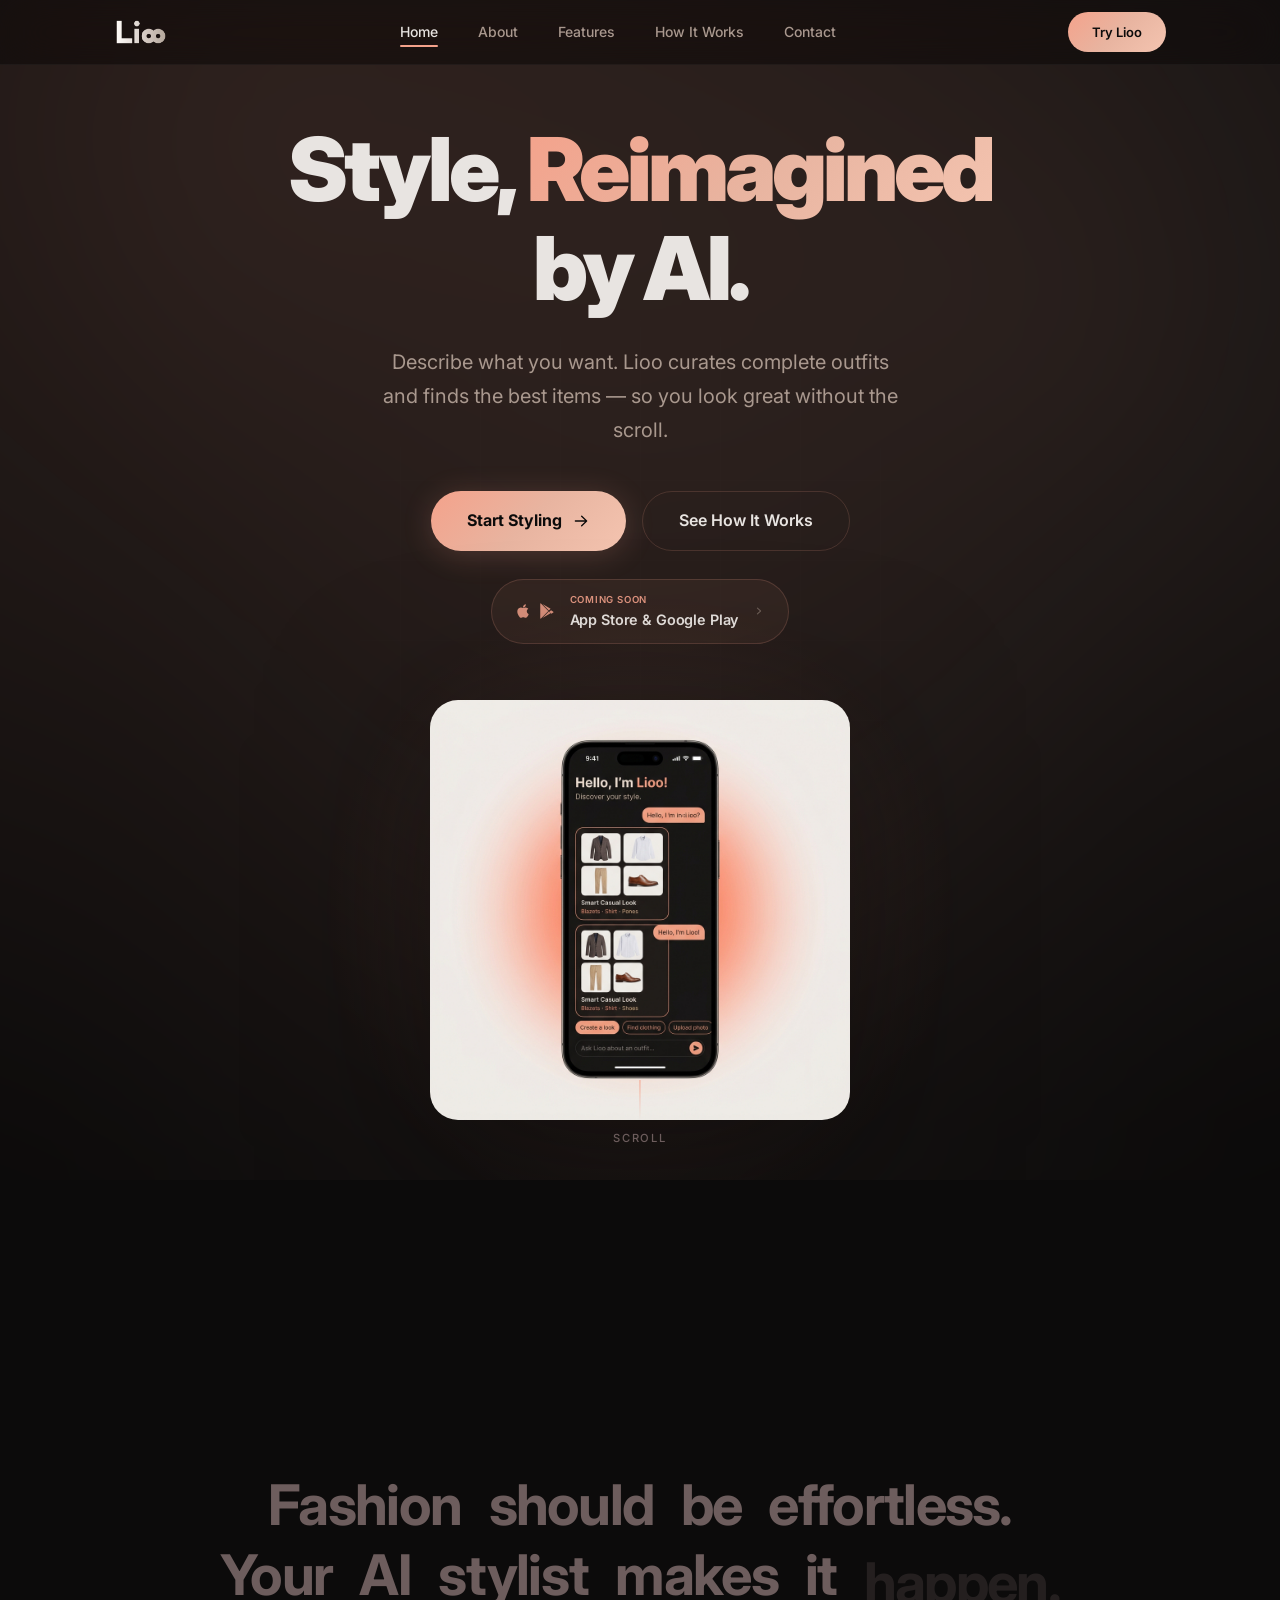
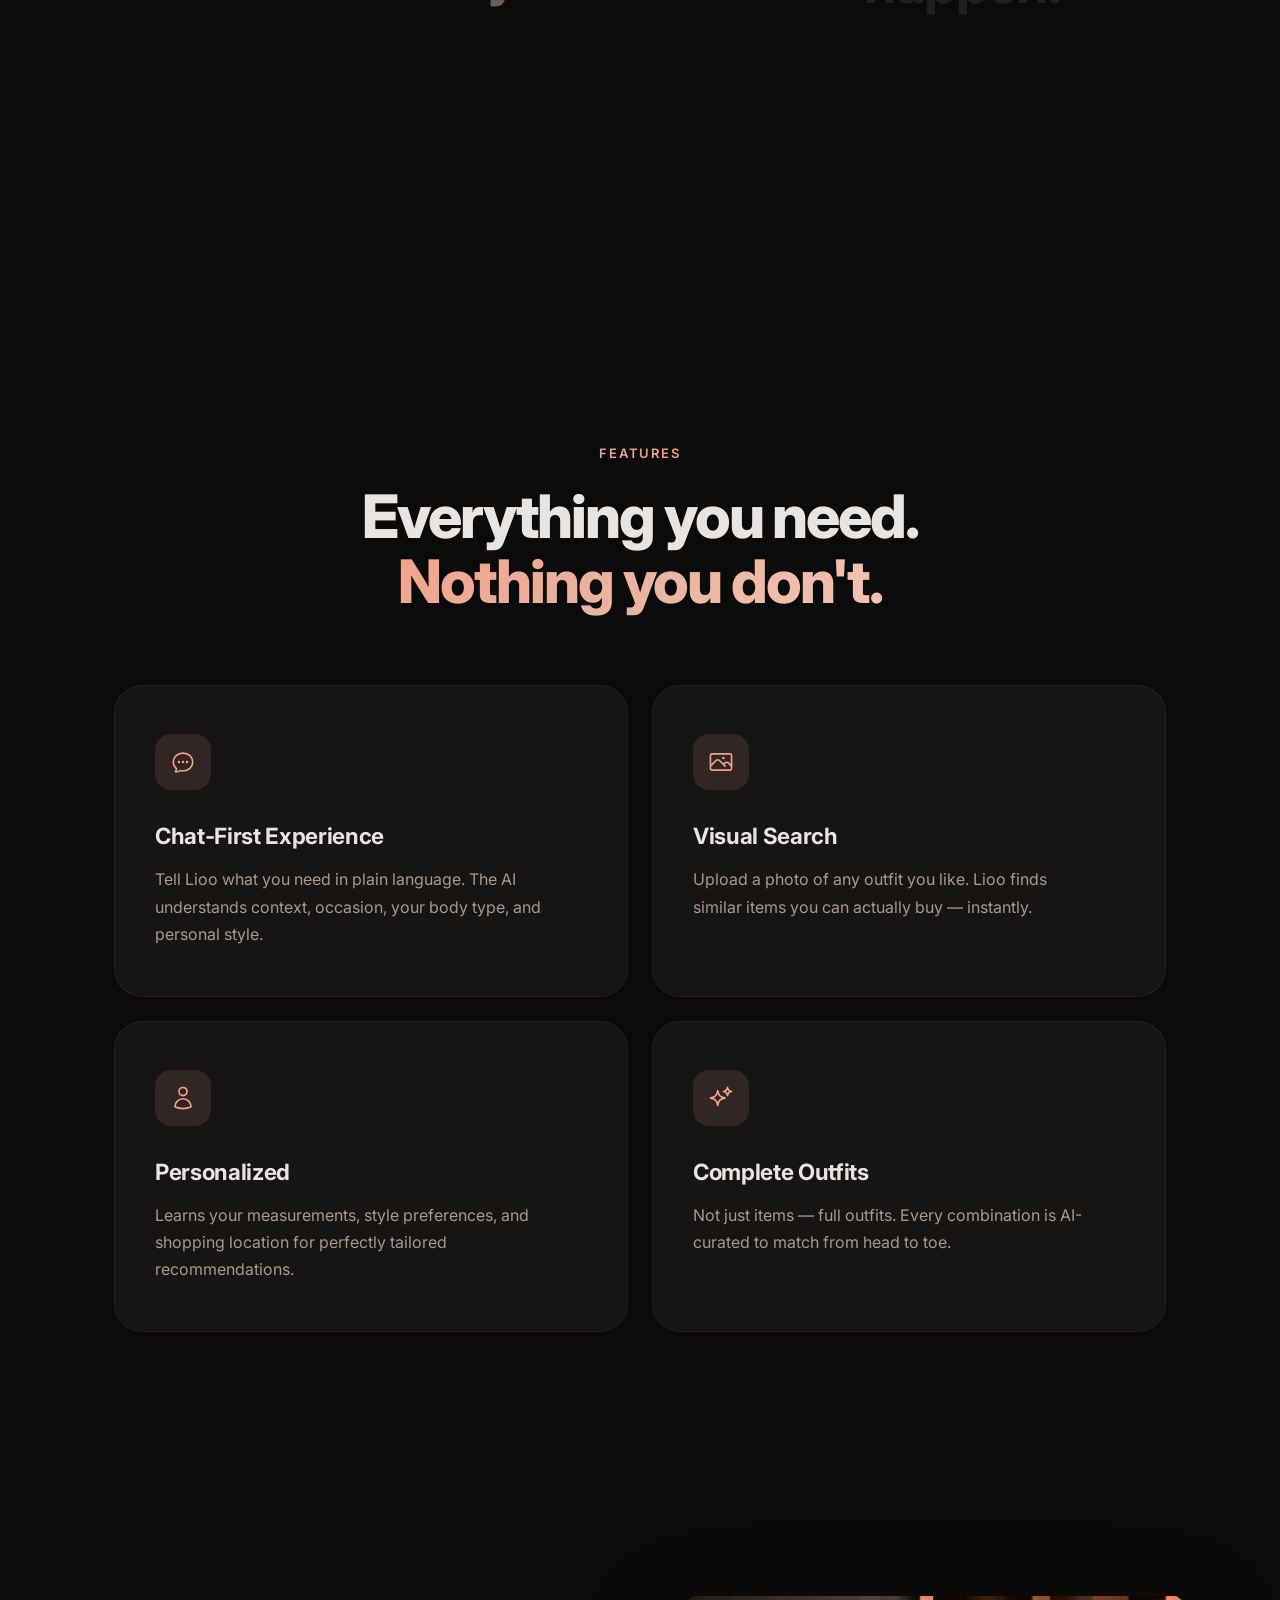
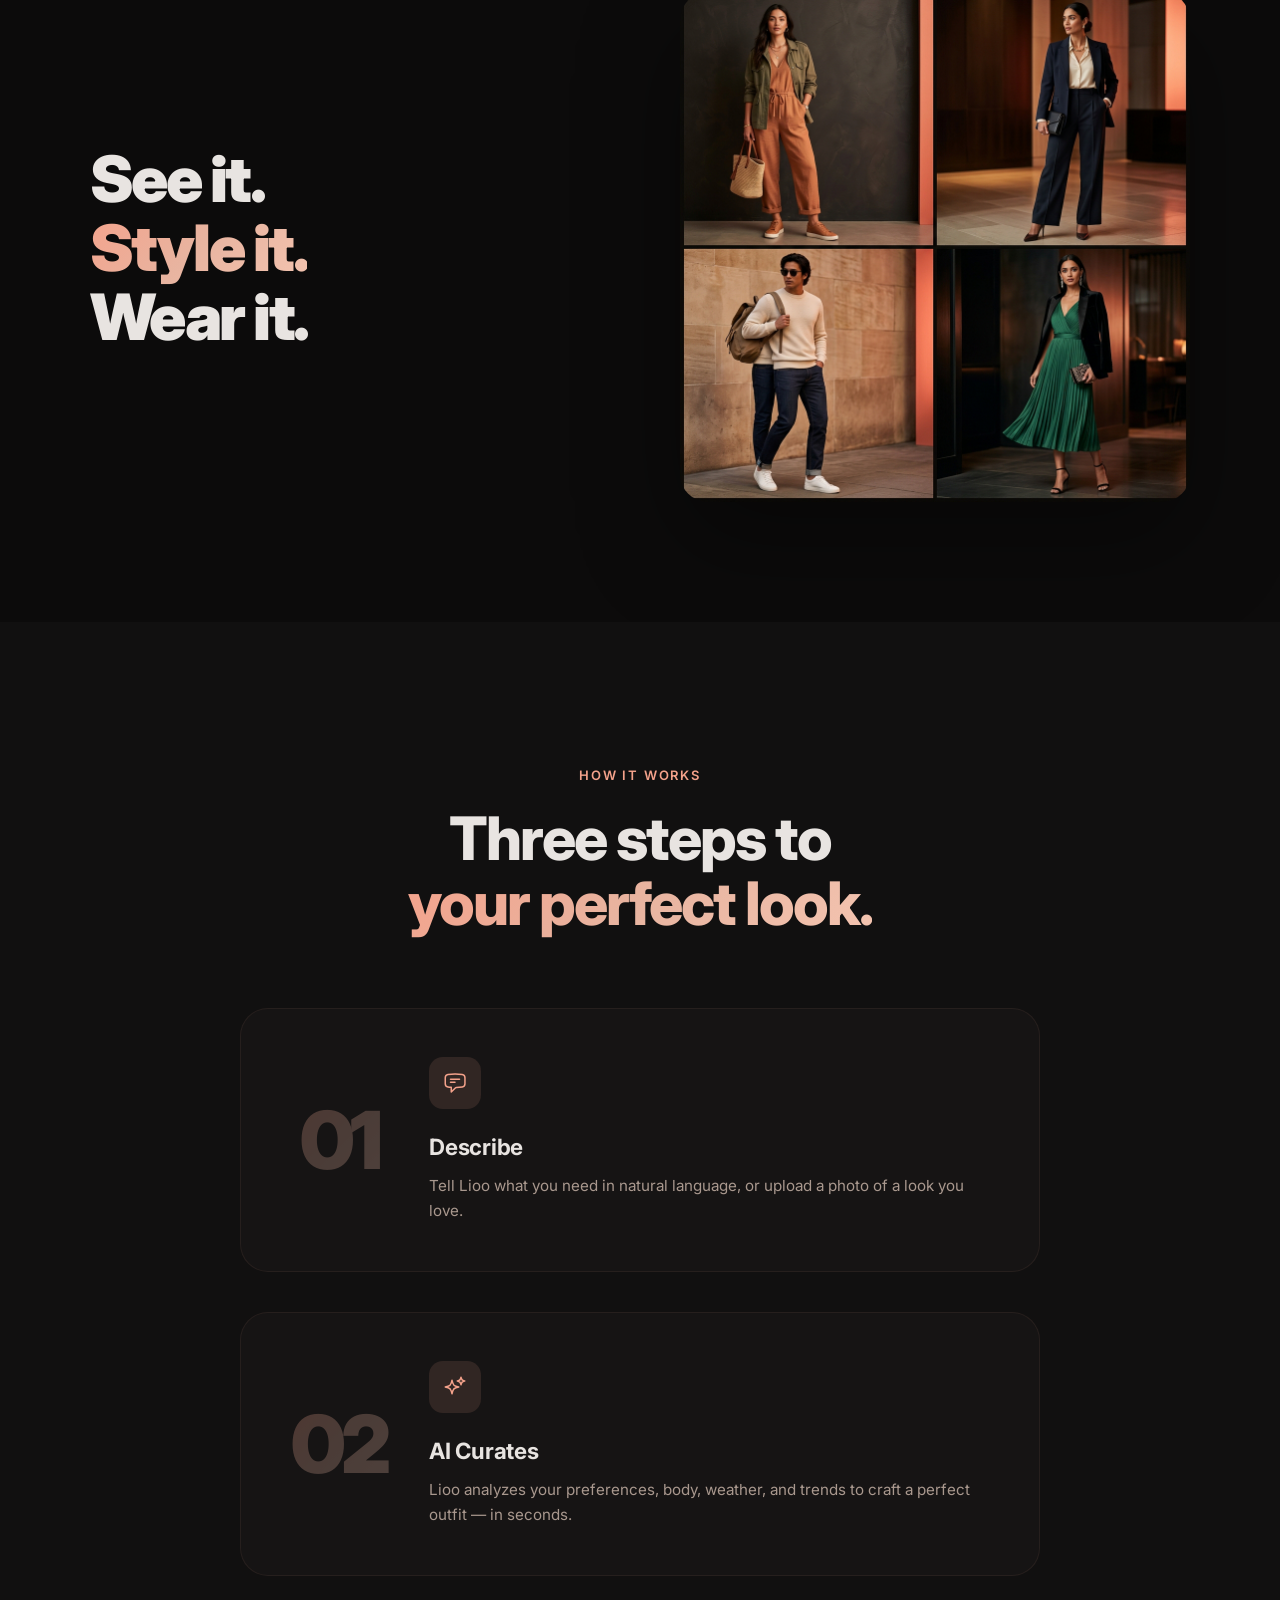
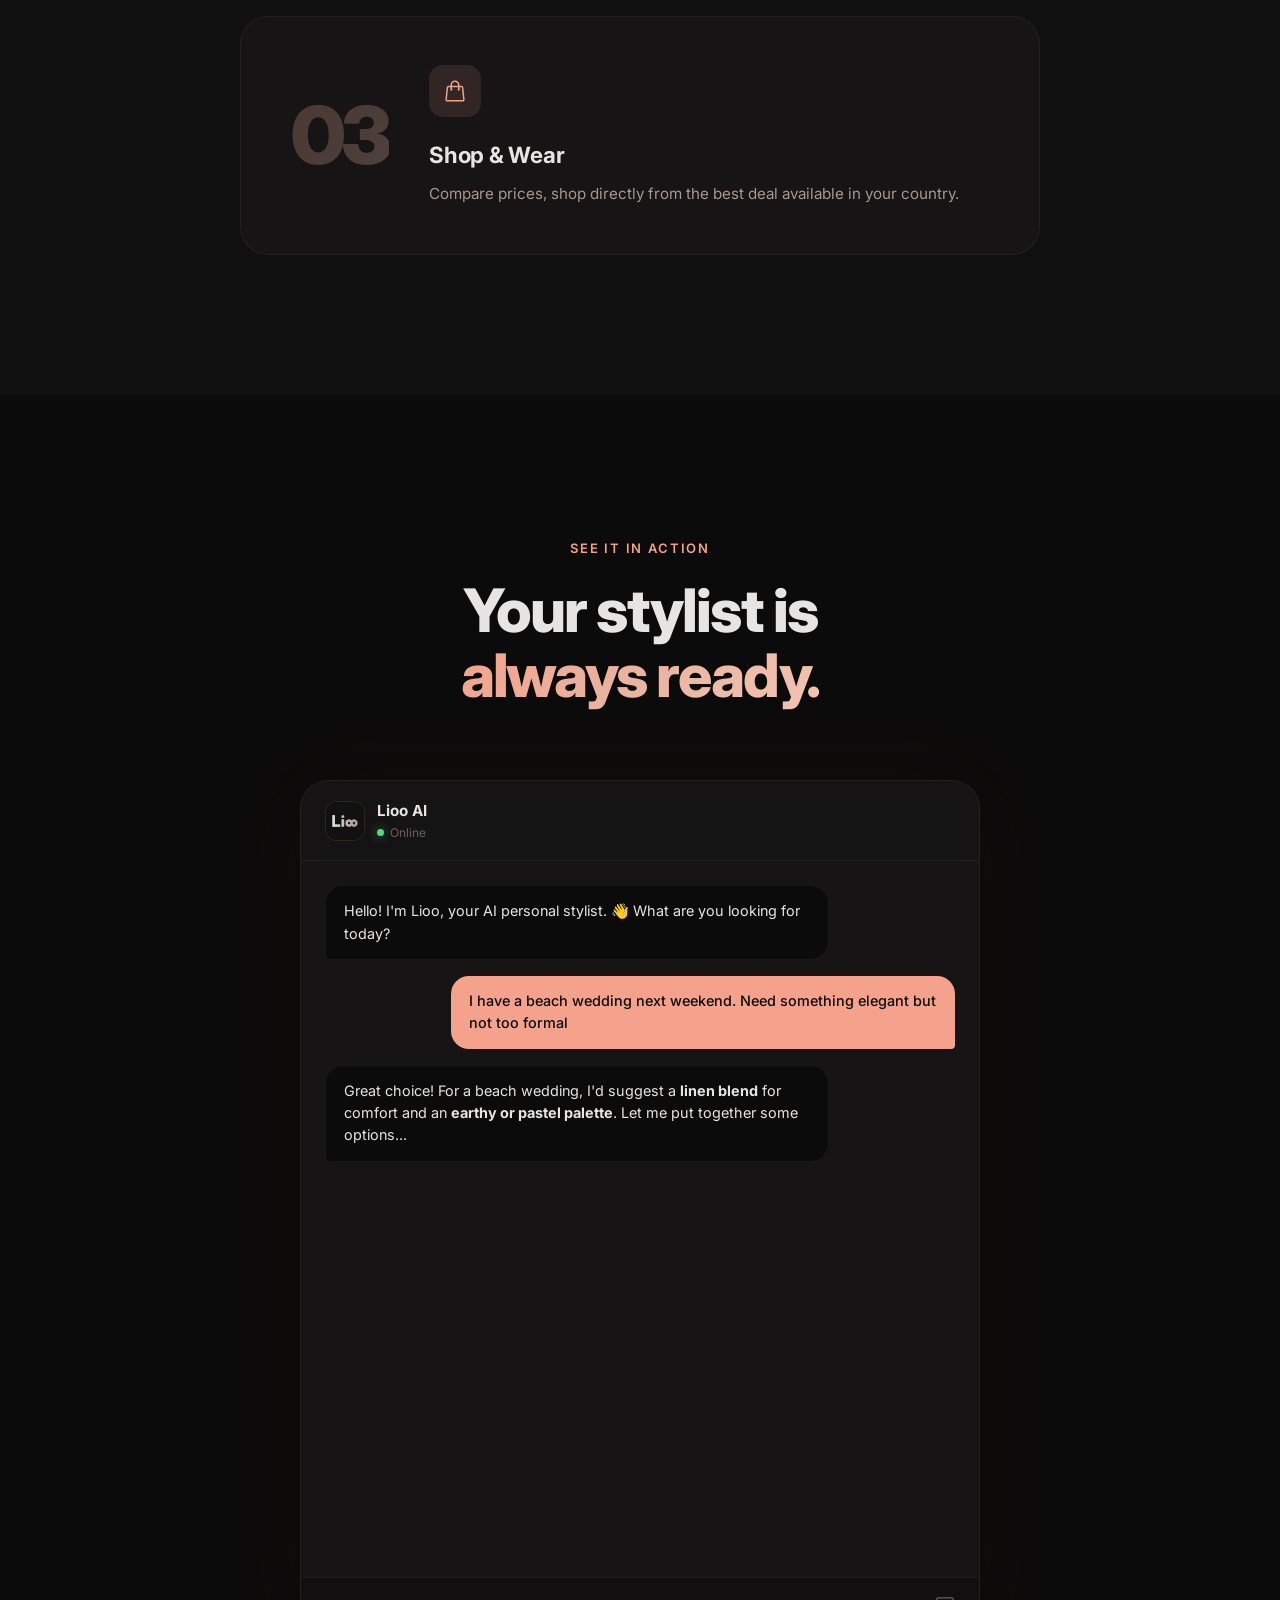
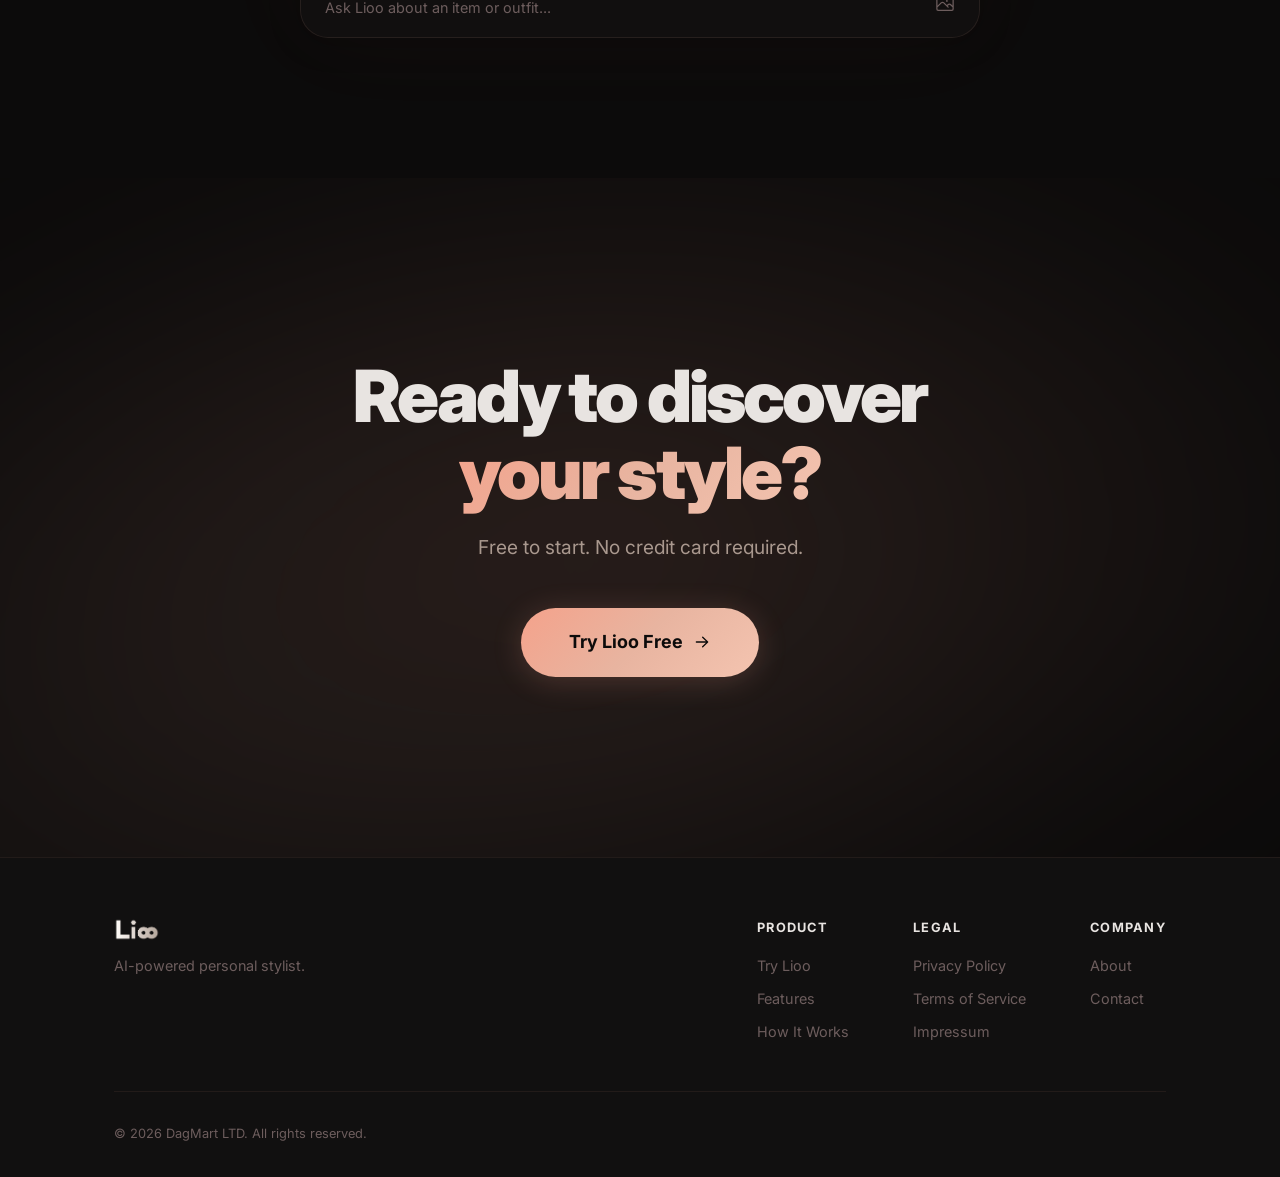
==== commit 2bad51a2: "Build multi-page Lioo marketing website" ====
--- a/index.html
+++ b/index.html
@@ -14,6 +14,9 @@
   <meta property="og:title" content="Lioo — Your AI Personal Stylist" />
   <meta property="og:description" content="Describe your style. Get curated outfits. Shop smarter." />
   <meta property="og:url" content="https://liooclo.com/" />
+  <meta property="og:image" content="https://liooclo.com/images/hero-phone.png" />
+
+  <link rel="icon" type="image/png" href="images/lioo-icon.png" />
 
   <!-- Fonts -->
   <link rel="preconnect" href="https://fonts.googleapis.com" />
@@ -27,24 +30,28 @@
   <!-- ═══════════════════════ NAVIGATION ═══════════════════════ -->
   <nav id="main-nav">
     <div class="nav-inner">
-      <a href="#" class="nav-logo" aria-label="Lioo Home">
+      <a href="./" class="nav-logo" aria-label="Lioo Home">
         <img src="images/lioo-logo.png" alt="Lioo" class="nav-logo-img" />
       </a>
       <div class="nav-links">
-        <a href="#features" class="nav-link">Features</a>
-        <a href="#how-it-works" class="nav-link">How It Works</a>
-        <a href="#demo" class="nav-link">Demo</a>
-      </div>
-      <a href="https://liooclo.com" class="nav-cta" id="nav-try-btn">Try Lioo</a>
-      <button class="nav-mobile-toggle" id="mobile-toggle" aria-label="Toggle menu">
+        <a href="./" class="nav-link active" aria-current="page">Home</a>
+        <a href="about/" class="nav-link">About</a>
+        <a href="features/" class="nav-link">Features</a>
+        <a href="how-it-works/" class="nav-link">How It Works</a>
+        <a href="contact/" class="nav-link">Contact</a>
+      </div>
+      <a href="https://liooclo.com" class="nav-cta" id="nav-try-btn" data-app-link>Try Lioo</a>
+      <button class="nav-mobile-toggle" id="mobile-toggle" type="button" aria-label="Toggle menu">
         <span></span><span></span><span></span>
       </button>
     </div>
     <div class="nav-mobile-menu" id="mobile-menu">
-      <a href="#features" class="nav-mobile-link">Features</a>
-      <a href="#how-it-works" class="nav-mobile-link">How It Works</a>
-      <a href="#demo" class="nav-mobile-link">Demo</a>
-      <a href="https://liooclo.com" class="nav-mobile-cta">Try Lioo</a>
+      <a href="./" class="nav-mobile-link active" aria-current="page">Home</a>
+      <a href="about/" class="nav-mobile-link">About</a>
+      <a href="features/" class="nav-mobile-link">Features</a>
+      <a href="how-it-works/" class="nav-mobile-link">How It Works</a>
+      <a href="contact/" class="nav-mobile-link">Contact</a>
+      <a href="https://liooclo.com" class="nav-mobile-cta" data-app-link>Try Lioo</a>
     </div>
   </nav>
 
@@ -68,7 +75,7 @@
       </p>
 
       <div class="hero-actions scroll-fade-in" data-delay="900">
-        <a href="https://liooclo.com" class="btn-primary" id="hero-cta-primary">
+        <a href="https://liooclo.com" class="btn-primary" id="hero-cta-primary" data-app-link>
           <span>Start Styling</span>
           <svg viewBox="0 0 20 20" fill="currentColor" width="18" height="18">
             <path fill-rule="evenodd" d="M3 10a.75.75 0 0 1 .75-.75h10.638L10.23 5.29a.75.75 0 1 1 1.04-1.08l5.5 5.25a.75.75 0 0 1 0 1.08l-5.5 5.25a.75.75 0 1 1-1.04-1.08l4.158-3.96H3.75A.75.75 0 0 1 3 10Z" clip-rule="evenodd"/>
@@ -77,17 +84,17 @@
         <a href="#how-it-works" class="btn-secondary" id="hero-cta-secondary">See How It Works</a>
       </div>
 
-      <button class="coming-soon-btn scroll-fade-in" data-delay="1100" id="coming-soon-trigger" type="button">
+      <a class="coming-soon-btn scroll-fade-in" data-delay="1100" href="contact/">
         <div class="store-icons">
           <svg viewBox="0 0 24 24" width="18" height="18" fill="currentColor"><path d="M17.05 20.28c-.98.95-2.05.8-3.08.35-1.09-.46-2.09-.48-3.24 0-1.44.62-2.2.44-3.06-.35C2.79 15.25 3.51 7.59 9.05 7.31c1.35.07 2.29.74 3.08.8 1.18-.24 2.31-.93 3.57-.84 1.51.12 2.65.72 3.4 1.8-3.12 1.87-2.38 5.98.48 7.13-.57 1.5-1.31 2.99-2.54 4.09zM12.03 7.25c-.15-2.23 1.66-4.07 3.74-4.25.32 2.32-1.55 4.3-3.74 4.25z"/></svg>
           <svg viewBox="0 0 24 24" width="18" height="18" fill="currentColor"><path d="M3.609 1.814 13.792 12 3.61 22.186a.996.996 0 0 1-.61-.92V2.734a1 1 0 0 1 .609-.92zm10.89 10.893 2.302 2.302-10.937 6.333 8.635-8.635zm3.199-1.4 2.302 1.323a1 1 0 0 1 0 1.74l-2.302 1.323-2.534-2.533 2.534-2.533zM5.864 2.658 16.8 8.99l-2.302 2.302-8.635-8.635z"/></svg>
         </div>
         <div class="coming-soon-text">
           <span class="coming-label">Coming Soon</span>
-          <span class="coming-stores">App Store & Google Play</span>
+          <span class="coming-stores">App Store &amp; Google Play</span>
         </div>
         <svg class="coming-soon-arrow" viewBox="0 0 20 20" fill="currentColor" width="14" height="14"><path fill-rule="evenodd" d="M7.21 14.77a.75.75 0 0 1 .02-1.06L11.168 10 7.23 6.29a.75.75 0 1 1 1.04-1.08l4.5 4.25a.75.75 0 0 1 0 1.08l-4.5 4.25a.75.75 0 0 1-1.06-.02z" clip-rule="evenodd"/></svg>
-      </button>
+      </a>
     </div>
 
     <div class="hero-phone-container" id="hero-phone-parallax">
@@ -236,7 +243,7 @@
                 <path d="M15.75 10.5V6a3.75 3.75 0 1 0-7.5 0v4.5m11.356-1.993 1.263 12c.07.665-.45 1.243-1.119 1.243H4.25a1.125 1.125 0 0 1-1.12-1.243l1.264-12A1.125 1.125 0 0 1 5.513 7.5h12.974c.576 0 1.059.435 1.119 1.007ZM8.625 10.5a.375.375 0 1 1-.75 0 .375.375 0 0 1 .75 0Zm7.5 0a.375.375 0 1 1-.75 0 .375.375 0 0 1 .75 0Z" stroke-linecap="round" stroke-linejoin="round"/>
               </svg>
             </div>
-            <h3 class="step-title">Shop & Wear</h3>
+            <h3 class="step-title">Shop &amp; Wear</h3>
             <p class="step-desc">Compare prices, shop directly from the best deal available in your country.</p>
           </div>
         </div>
@@ -300,7 +307,7 @@
               <div class="demo-msg-content">Love it! Can you find me a similar blazer under €120?</div>
             </div>
             <div class="demo-msg demo-msg-ai" data-delay="7000">
-              <div class="demo-msg-content">Found 3 great options from Zara, Mango, and H&M — all under €120 and available in your size. Want me to show them?</div>
+              <div class="demo-msg-content">Found 3 great options from Zara, Mango, and H&amp;M — all under €120 and available in your size. Want me to show them?</div>
             </div>
           </div>
 
@@ -327,7 +334,7 @@
       </h2>
       <p class="cta-subtitle scroll-fade-in">Free to start. No credit card required.</p>
       <div class="scroll-fade-in" data-delay="200">
-        <a href="https://liooclo.com" class="btn-primary btn-lg" id="cta-main-btn">
+        <a href="https://liooclo.com" class="btn-primary btn-lg" id="cta-main-btn" data-app-link>
           <span>Try Lioo Free</span>
           <svg viewBox="0 0 20 20" fill="currentColor" width="18" height="18">
             <path fill-rule="evenodd" d="M3 10a.75.75 0 0 1 .75-.75h10.638L10.23 5.29a.75.75 0 1 1 1.04-1.08l5.5 5.25a.75.75 0 0 1 0 1.08l-5.5 5.25a.75.75 0 1 1-1.04-1.08l4.158-3.96H3.75A.75.75 0 0 1 3 10Z" clip-rule="evenodd"/>
@@ -342,7 +349,7 @@
     <div class="footer-inner">
       <div class="footer-top">
         <div class="footer-brand">
-          <a href="#" class="nav-logo" aria-label="Lioo Home">
+          <a href="./" class="nav-logo" aria-label="Lioo Home">
             <img src="images/lioo-logo.png" alt="Lioo" class="footer-logo-img" />
           </a>
           <p class="footer-tagline">AI-powered personal stylist.</p>
@@ -350,9 +357,9 @@
         <div class="footer-links-group">
           <div class="footer-col">
             <h4 class="footer-col-title">Product</h4>
-            <a href="https://liooclo.com" class="footer-link">Try Lioo</a>
-            <a href="#features" class="footer-link">Features</a>
-            <a href="#how-it-works" class="footer-link">How It Works</a>
+            <a href="https://liooclo.com" class="footer-link" data-app-link>Try Lioo</a>
+            <a href="features/" class="footer-link">Features</a>
+            <a href="how-it-works/" class="footer-link">How It Works</a>
           </div>
           <div class="footer-col">
             <h4 class="footer-col-title">Legal</h4>
@@ -362,42 +369,18 @@
           </div>
           <div class="footer-col">
             <h4 class="footer-col-title">Company</h4>
-            <a href="mailto:pavelangelov659@gmail.com" class="footer-link">Contact</a>
+            <a href="about/" class="footer-link">About</a>
+            <a href="contact/" class="footer-link">Contact</a>
           </div>
         </div>
       </div>
       <div class="footer-bottom">
-        <span>&copy; 2025 DagMart LTD. All rights reserved.</span>
+        <span>&copy; 2026 DagMart LTD. All rights reserved.</span>
       </div>
     </div>
   </footer>
 
-  <!-- Notify Modal -->
-  <div class="notify-overlay" id="notify-overlay">
-    <div class="notify-modal" id="notify-modal">
-      <button class="notify-close" id="notify-close" type="button" aria-label="Close">
-        <svg viewBox="0 0 24 24" fill="none" stroke="currentColor" stroke-width="2" width="20" height="20"><path d="M18 6 6 18M6 6l12 12" stroke-linecap="round" stroke-linejoin="round"/></svg>
-      </button>
-      <div class="notify-icon">
-        <svg viewBox="0 0 24 24" fill="none" stroke="currentColor" stroke-width="1.5" width="32" height="32"><path d="M14.857 17.082a23.848 23.848 0 0 0 5.454-1.31A8.967 8.967 0 0 1 18 9.75V9A6 6 0 0 0 6 9v.75a8.967 8.967 0 0 1-2.312 6.022c1.733.64 3.56 1.085 5.455 1.31m5.714 0a24.255 24.255 0 0 1-5.714 0m5.714 0a3 3 0 1 1-5.714 0" stroke-linecap="round" stroke-linejoin="round"/></svg>
-      </div>
-      <h3 class="notify-title">Get Notified at Launch</h3>
-      <p class="notify-desc">Lioo is coming to <strong>App Store</strong> & <strong>Google Play</strong>. Be the first to know when we go live.</p>
-      <form class="notify-form" id="notify-form">
-        <input type="email" class="notify-input" id="notify-email" placeholder="your@email.com" required autocomplete="email" />
-        <button type="submit" class="notify-submit" id="notify-submit">
-          <span>Notify Me</span>
-          <svg viewBox="0 0 20 20" fill="currentColor" width="16" height="16"><path fill-rule="evenodd" d="M3 10a.75.75 0 0 1 .75-.75h10.638L10.23 5.29a.75.75 0 1 1 1.04-1.08l5.5 5.25a.75.75 0 0 1 0 1.08l-5.5 5.25a.75.75 0 1 1-1.04-1.08l4.158-3.96H3.75A.75.75 0 0 1 3 10Z" clip-rule="evenodd"/></svg>
-        </button>
-      </form>
-      <div class="notify-success" id="notify-success" hidden>
-        <span class="notify-check">✓</span>
-        <p>You're on the list! We'll notify you at launch.</p>
-      </div>
-      <p class="notify-privacy">We respect your privacy. Unsubscribe anytime.</p>
-    </div>
-  </div>
-
+  <script src="site-config.js"></script>
   <script src="script.js"></script>
 </body>
 </html>
--- a/style.css
+++ b/style.css
@@ -329,6 +329,8 @@
 
 .nav-link:hover { color: var(--text-1); }
 .nav-link:hover::after { width: 100%; left: 0; }
+.nav-link.active { color: var(--text-1); }
+.nav-link.active::after { width: 100%; left: 0; }
 
 .nav-cta {
   font-size: 0.8125rem;
@@ -389,6 +391,7 @@
 }
 
 .nav-mobile-link:hover { color: var(--accent); }
+.nav-mobile-link.active { color: var(--accent); }
 
 .nav-mobile-cta {
   margin-top: 16px;
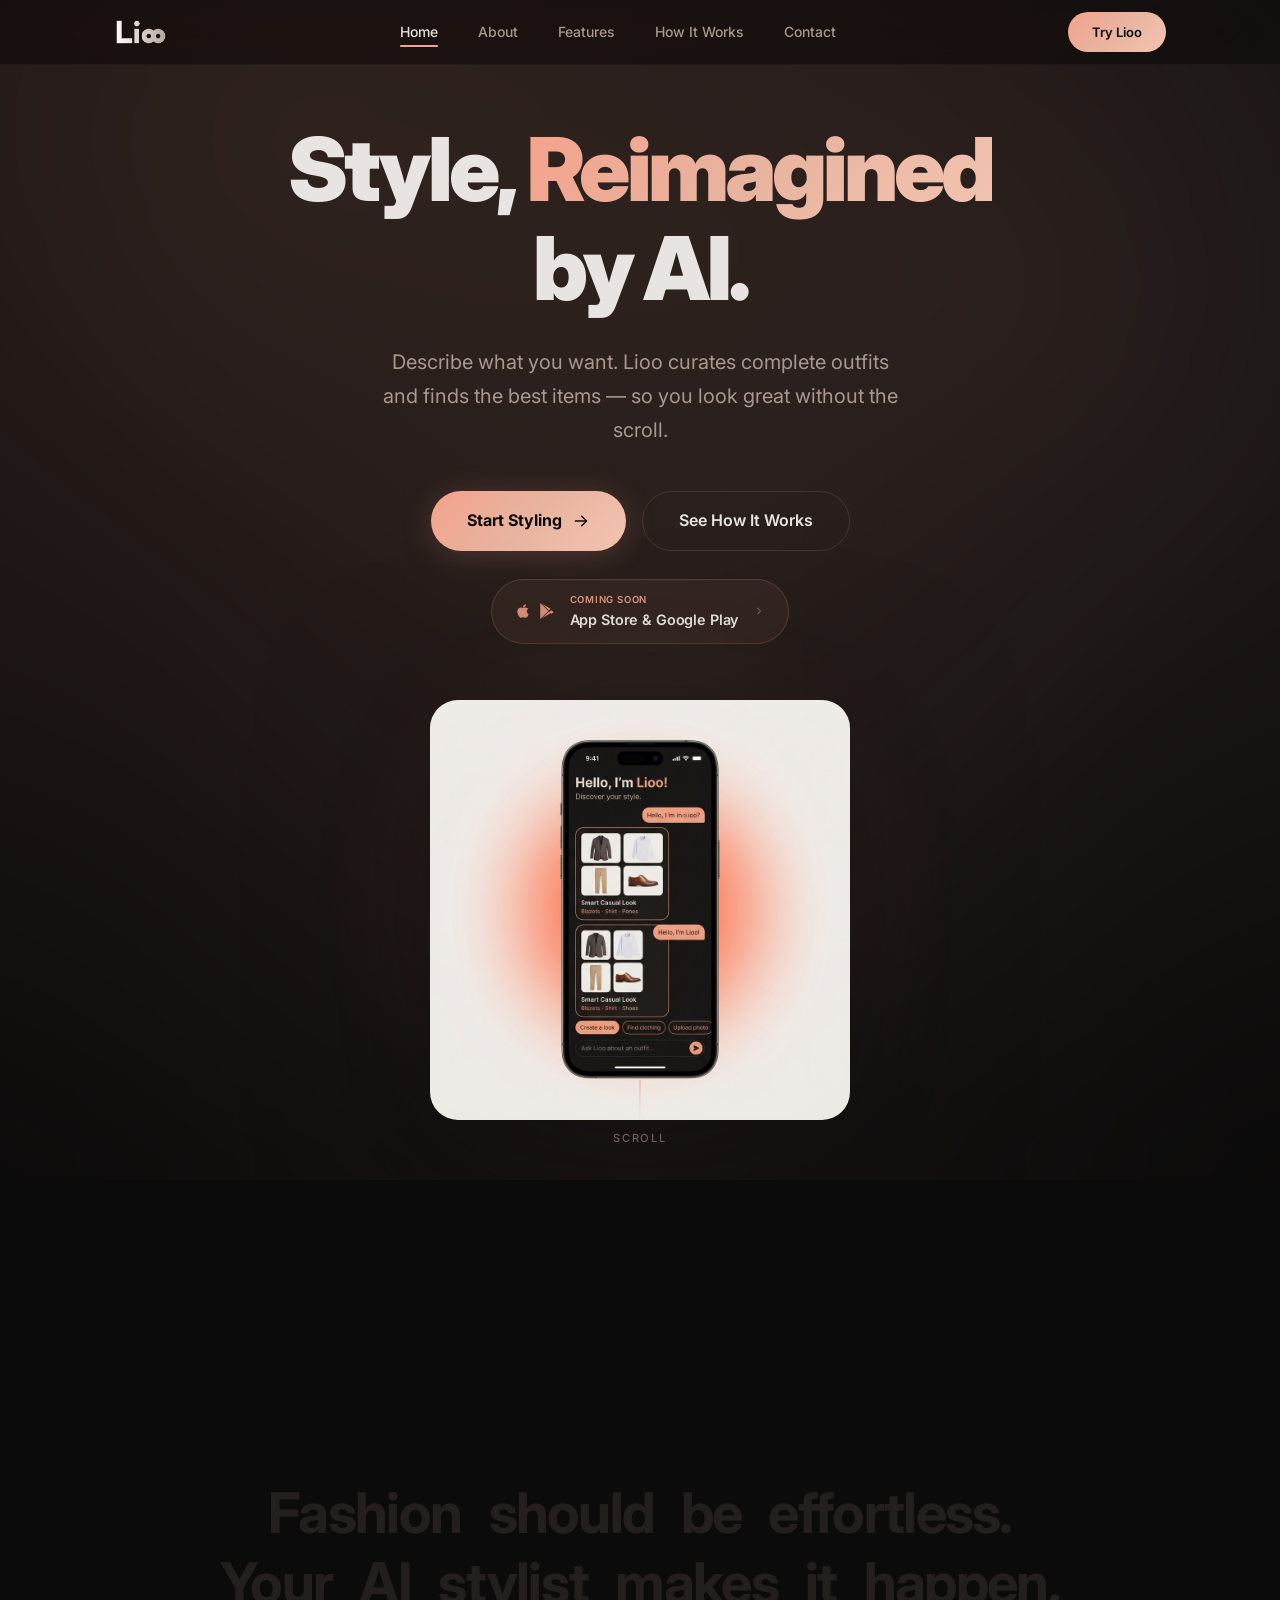
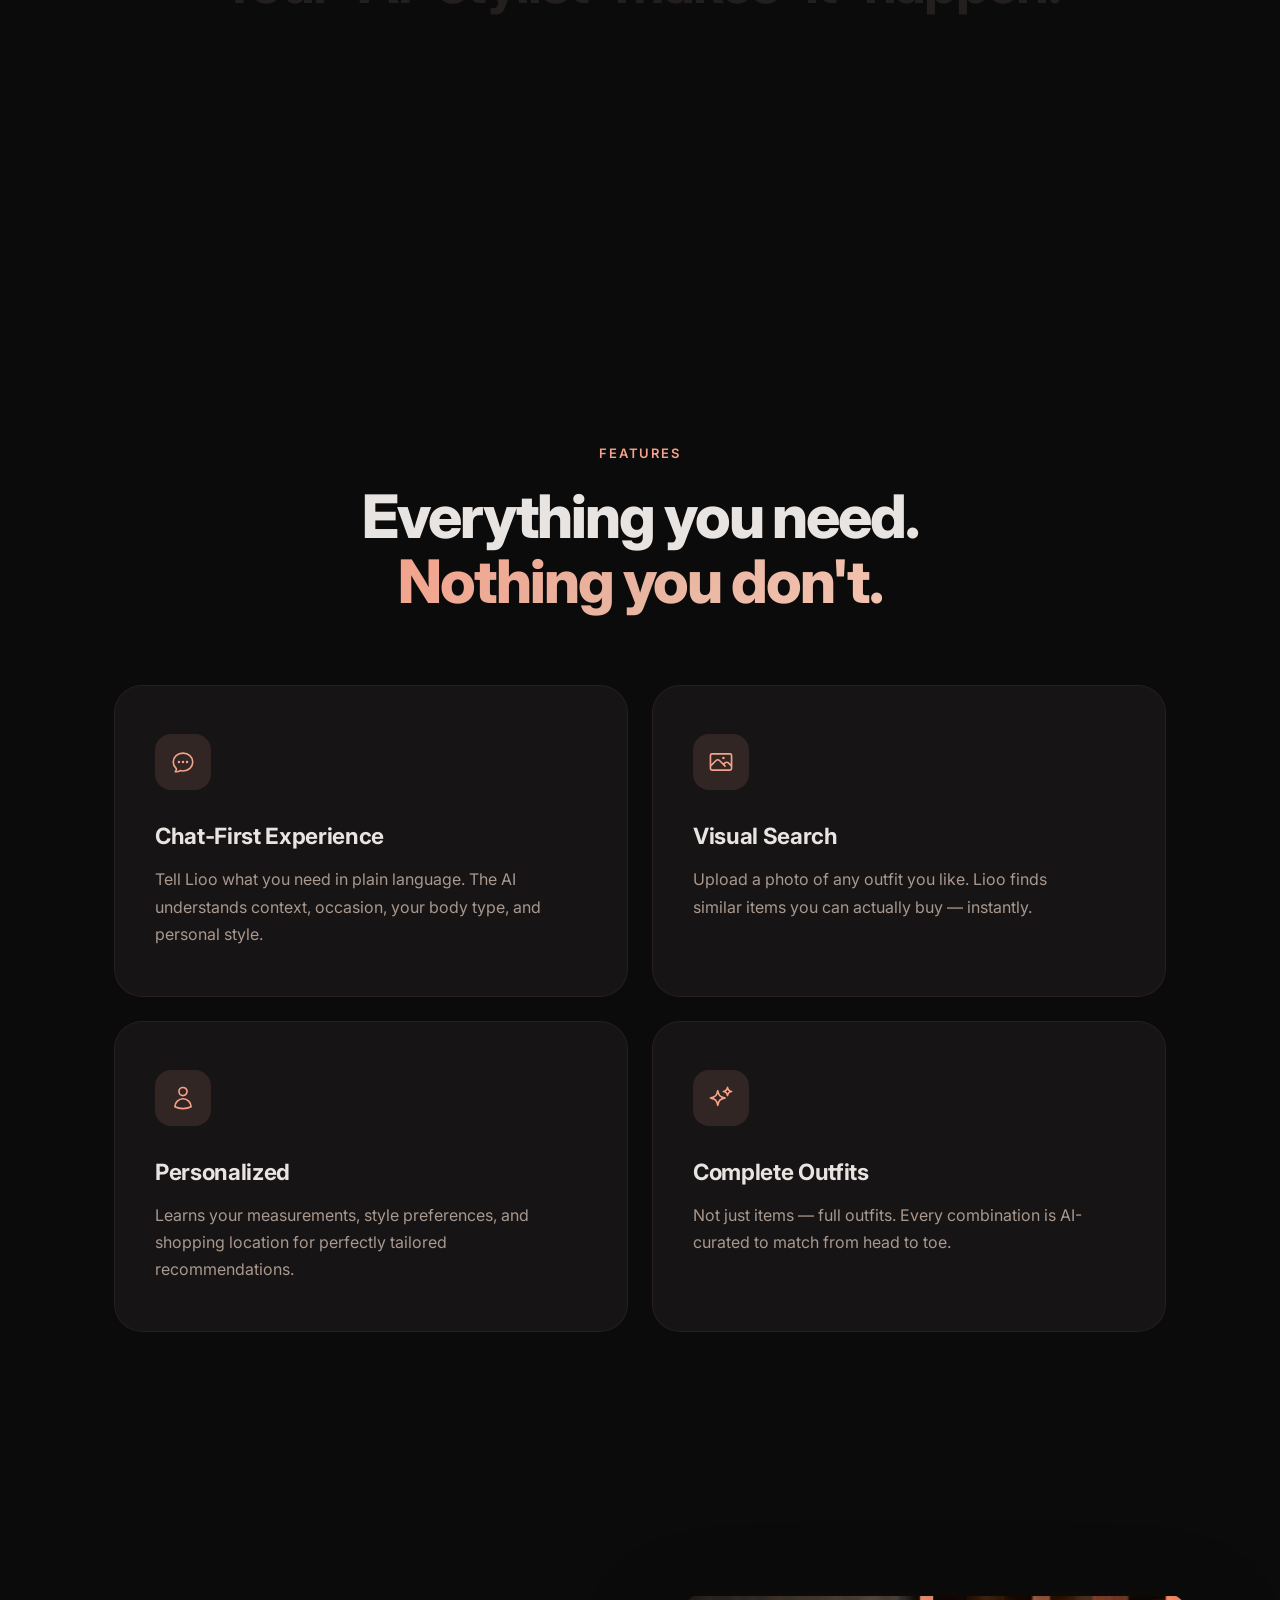
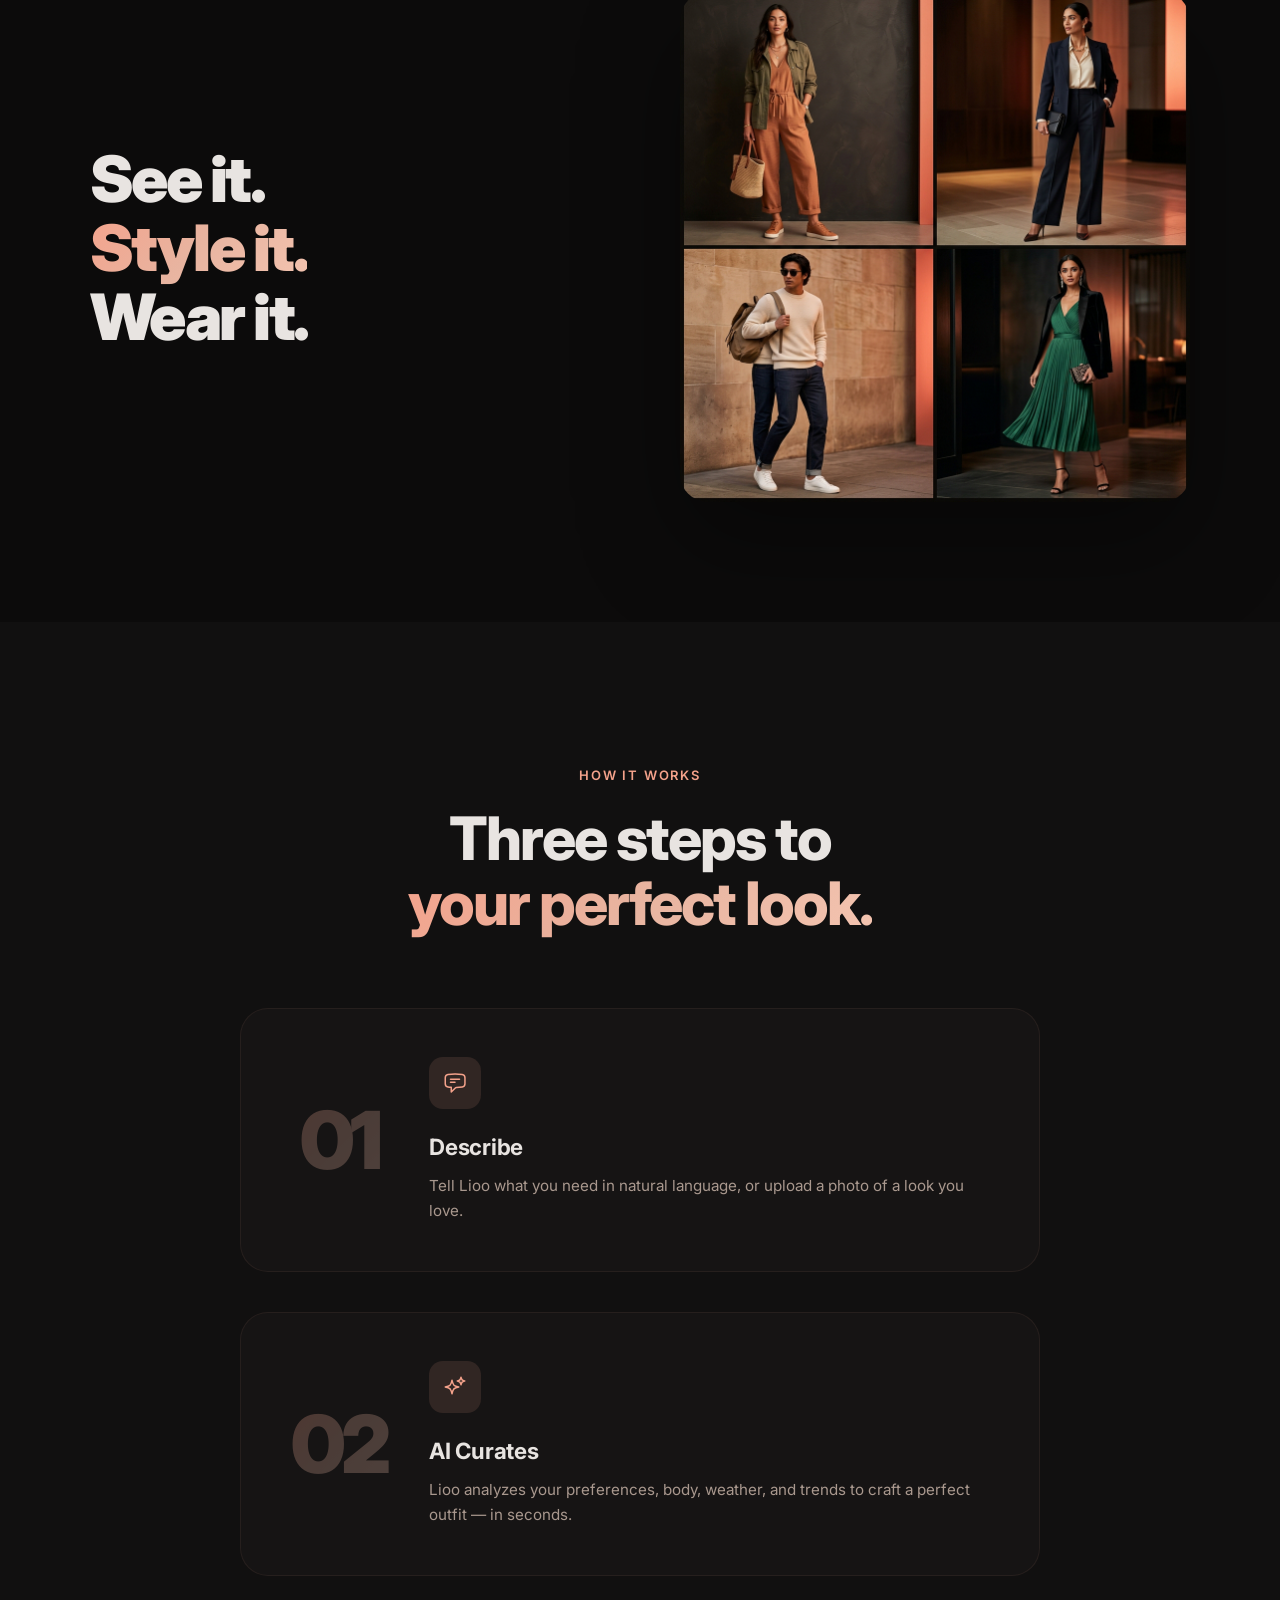
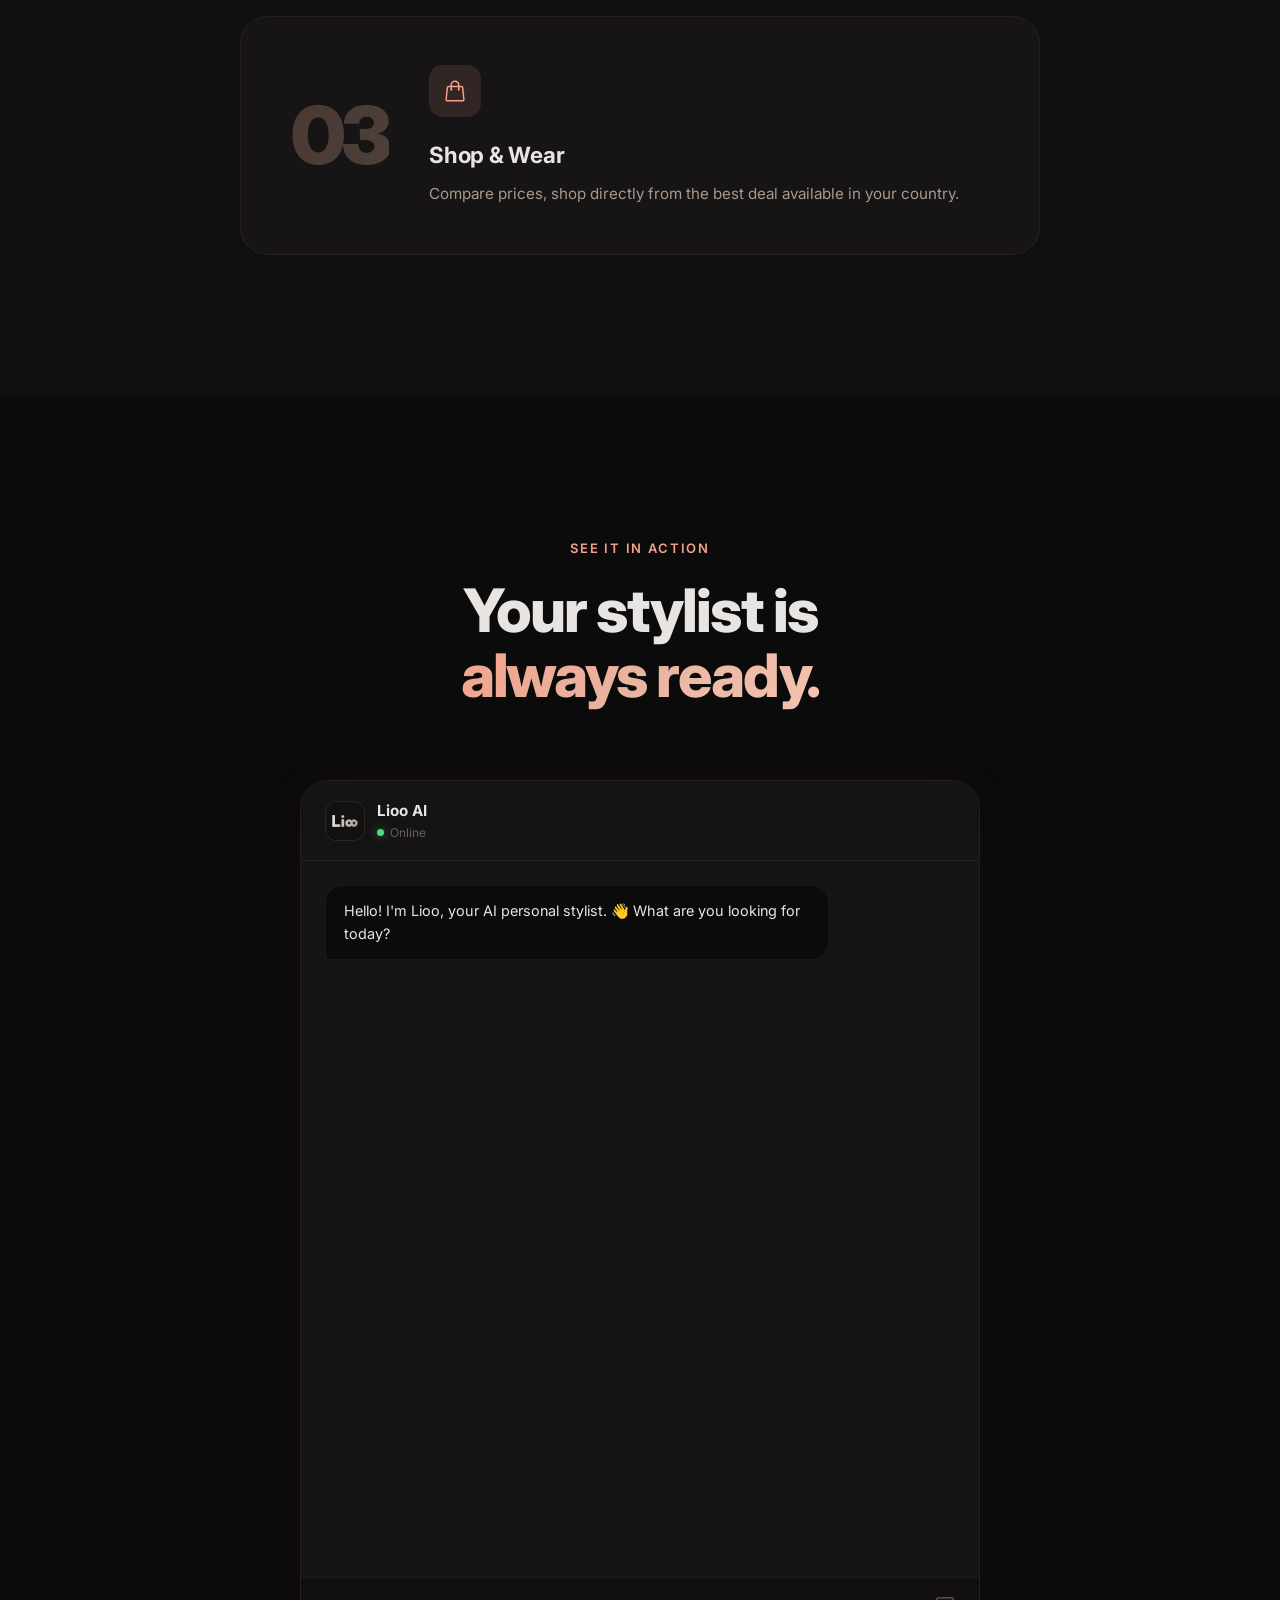
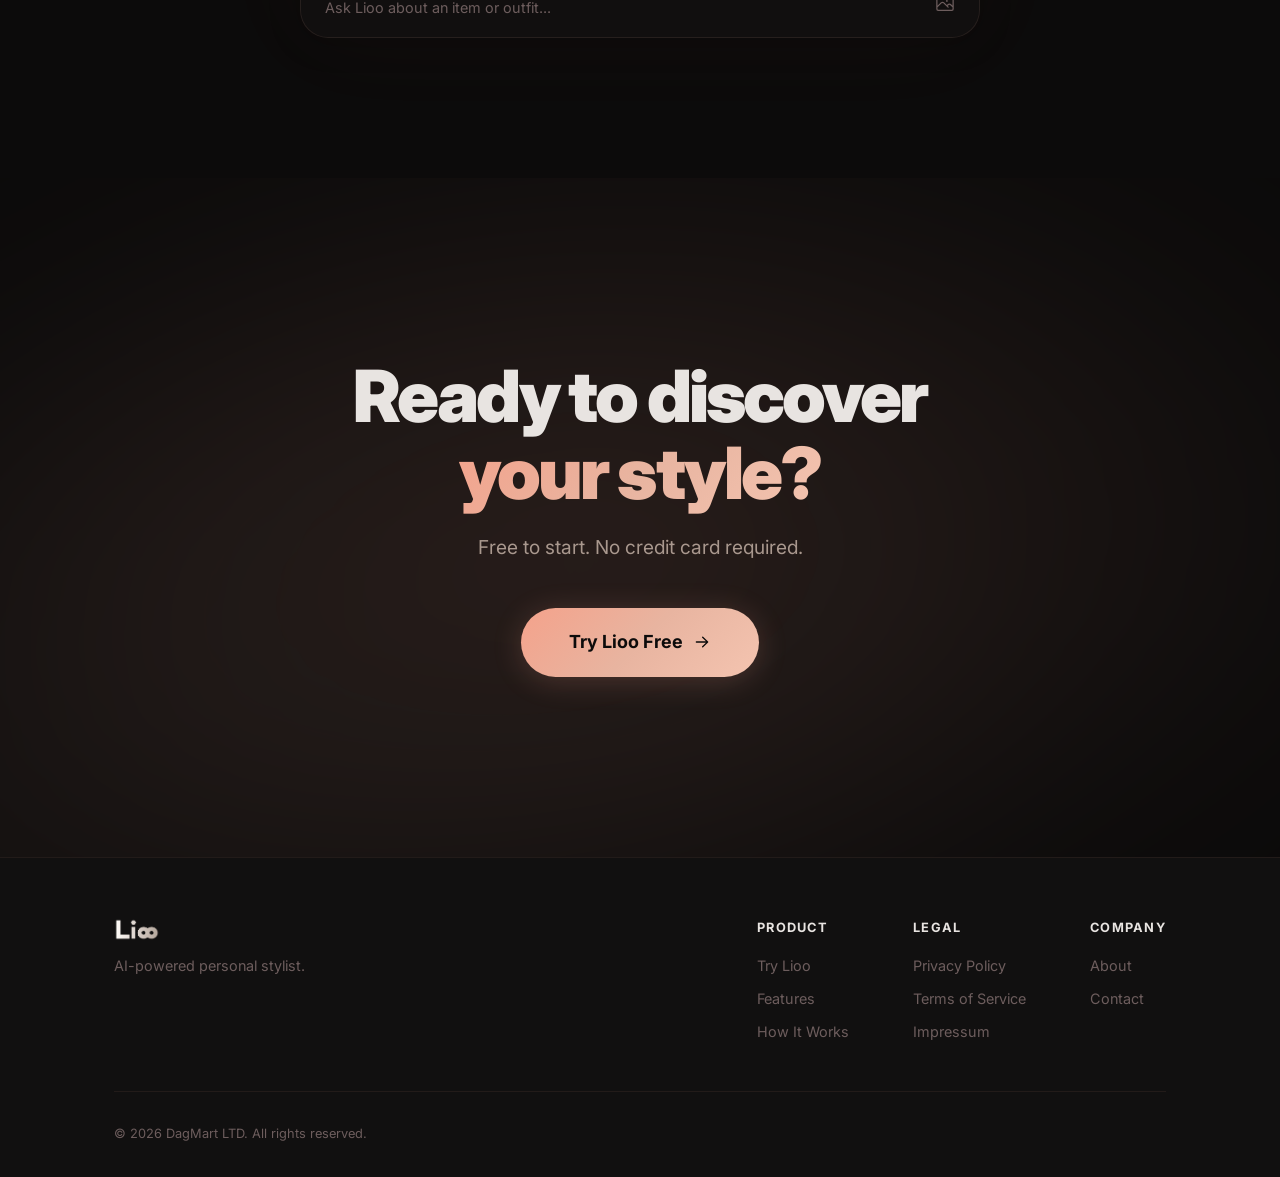
==== commit 5cf6bca4: "Prepare marketing domain cutover" ====
--- a/index.html
+++ b/index.html
@@ -40,7 +40,7 @@
         <a href="how-it-works/" class="nav-link">How It Works</a>
         <a href="contact/" class="nav-link">Contact</a>
       </div>
-      <a href="https://liooclo.com" class="nav-cta" id="nav-try-btn" data-app-link>Try Lioo</a>
+      <a href="https://app.liooclo.com" class="nav-cta" id="nav-try-btn" data-app-link>Try Lioo</a>
       <button class="nav-mobile-toggle" id="mobile-toggle" type="button" aria-label="Toggle menu">
         <span></span><span></span><span></span>
       </button>
@@ -51,7 +51,7 @@
       <a href="features/" class="nav-mobile-link">Features</a>
       <a href="how-it-works/" class="nav-mobile-link">How It Works</a>
       <a href="contact/" class="nav-mobile-link">Contact</a>
-      <a href="https://liooclo.com" class="nav-mobile-cta" data-app-link>Try Lioo</a>
+      <a href="https://app.liooclo.com" class="nav-mobile-cta" data-app-link>Try Lioo</a>
     </div>
   </nav>
 
@@ -75,7 +75,7 @@
       </p>
 
       <div class="hero-actions scroll-fade-in" data-delay="900">
-        <a href="https://liooclo.com" class="btn-primary" id="hero-cta-primary" data-app-link>
+        <a href="https://app.liooclo.com" class="btn-primary" id="hero-cta-primary" data-app-link>
           <span>Start Styling</span>
           <svg viewBox="0 0 20 20" fill="currentColor" width="18" height="18">
             <path fill-rule="evenodd" d="M3 10a.75.75 0 0 1 .75-.75h10.638L10.23 5.29a.75.75 0 1 1 1.04-1.08l5.5 5.25a.75.75 0 0 1 0 1.08l-5.5 5.25a.75.75 0 1 1-1.04-1.08l4.158-3.96H3.75A.75.75 0 0 1 3 10Z" clip-rule="evenodd"/>
@@ -334,7 +334,7 @@
       </h2>
       <p class="cta-subtitle scroll-fade-in">Free to start. No credit card required.</p>
       <div class="scroll-fade-in" data-delay="200">
-        <a href="https://liooclo.com" class="btn-primary btn-lg" id="cta-main-btn" data-app-link>
+        <a href="https://app.liooclo.com" class="btn-primary btn-lg" id="cta-main-btn" data-app-link>
           <span>Try Lioo Free</span>
           <svg viewBox="0 0 20 20" fill="currentColor" width="18" height="18">
             <path fill-rule="evenodd" d="M3 10a.75.75 0 0 1 .75-.75h10.638L10.23 5.29a.75.75 0 1 1 1.04-1.08l5.5 5.25a.75.75 0 0 1 0 1.08l-5.5 5.25a.75.75 0 1 1-1.04-1.08l4.158-3.96H3.75A.75.75 0 0 1 3 10Z" clip-rule="evenodd"/>
@@ -357,7 +357,7 @@
         <div class="footer-links-group">
           <div class="footer-col">
             <h4 class="footer-col-title">Product</h4>
-            <a href="https://liooclo.com" class="footer-link" data-app-link>Try Lioo</a>
+            <a href="https://app.liooclo.com" class="footer-link" data-app-link>Try Lioo</a>
             <a href="features/" class="footer-link">Features</a>
             <a href="how-it-works/" class="footer-link">How It Works</a>
           </div>
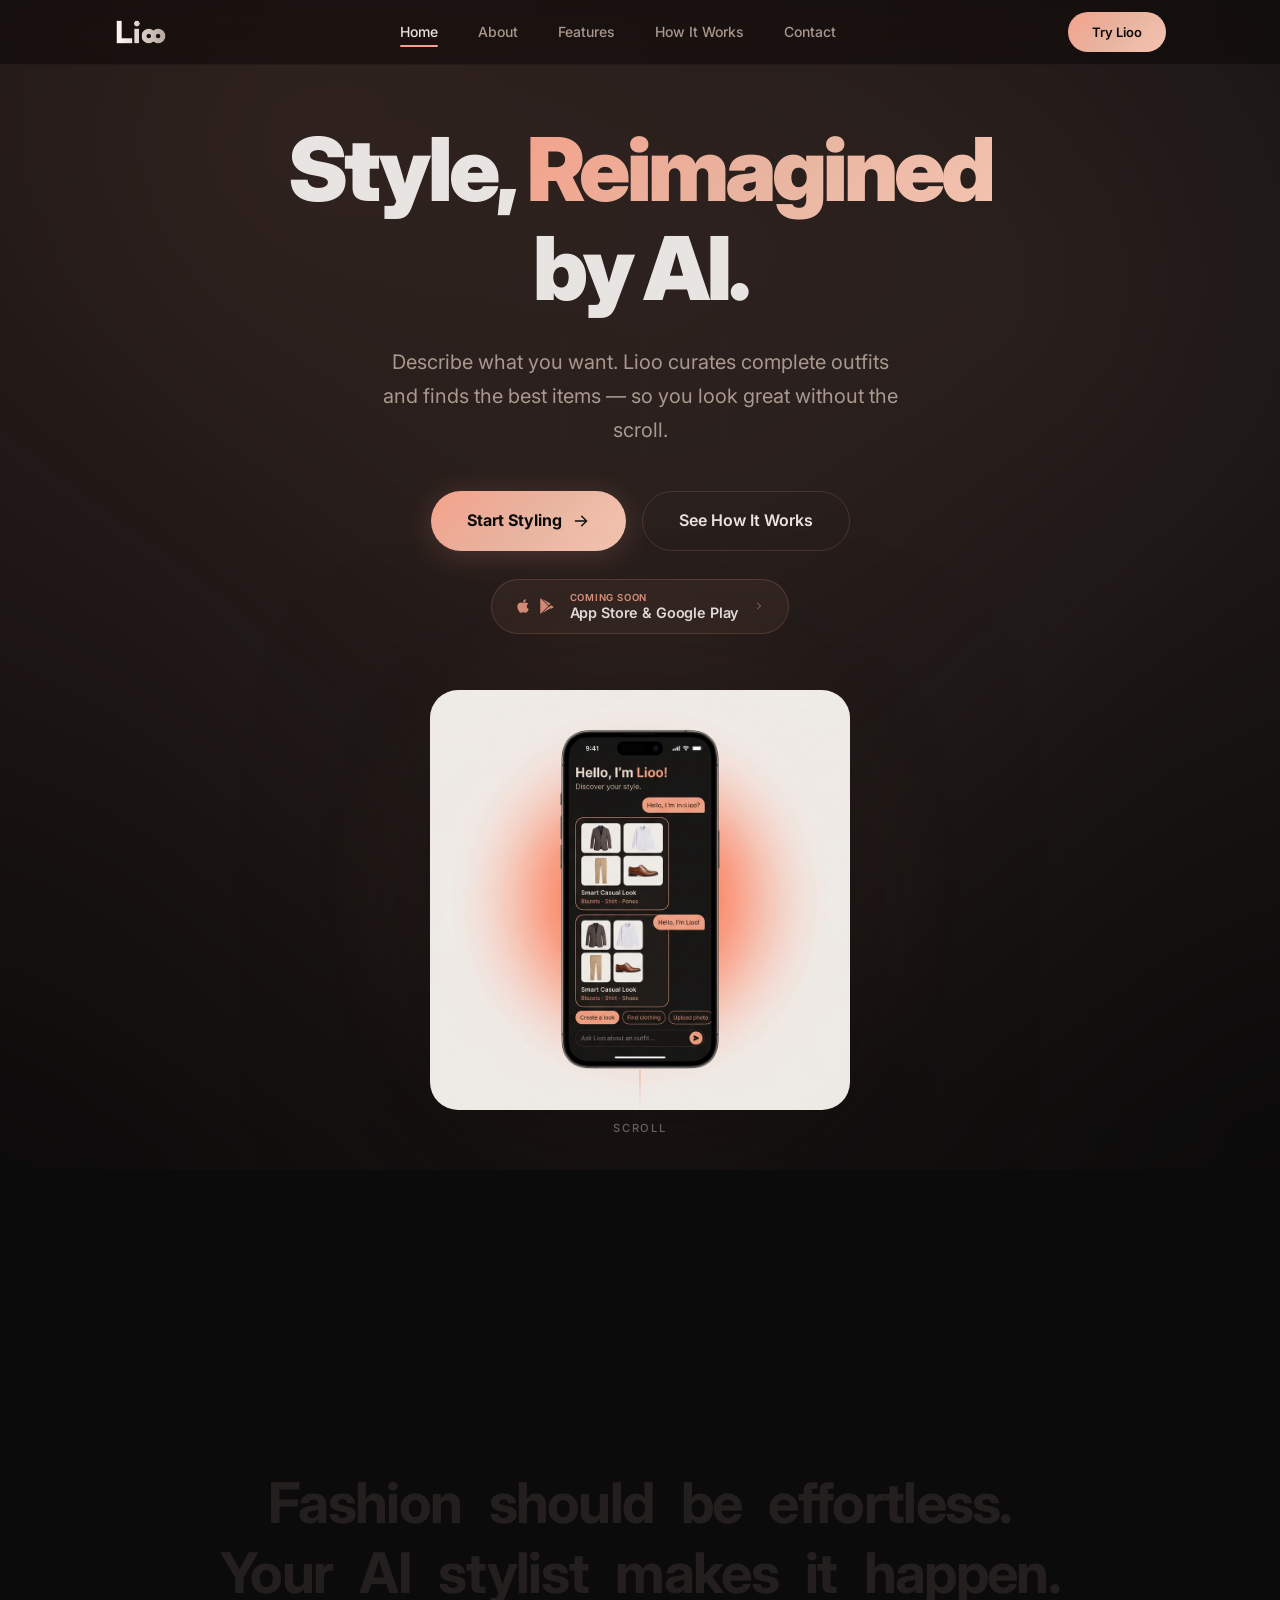
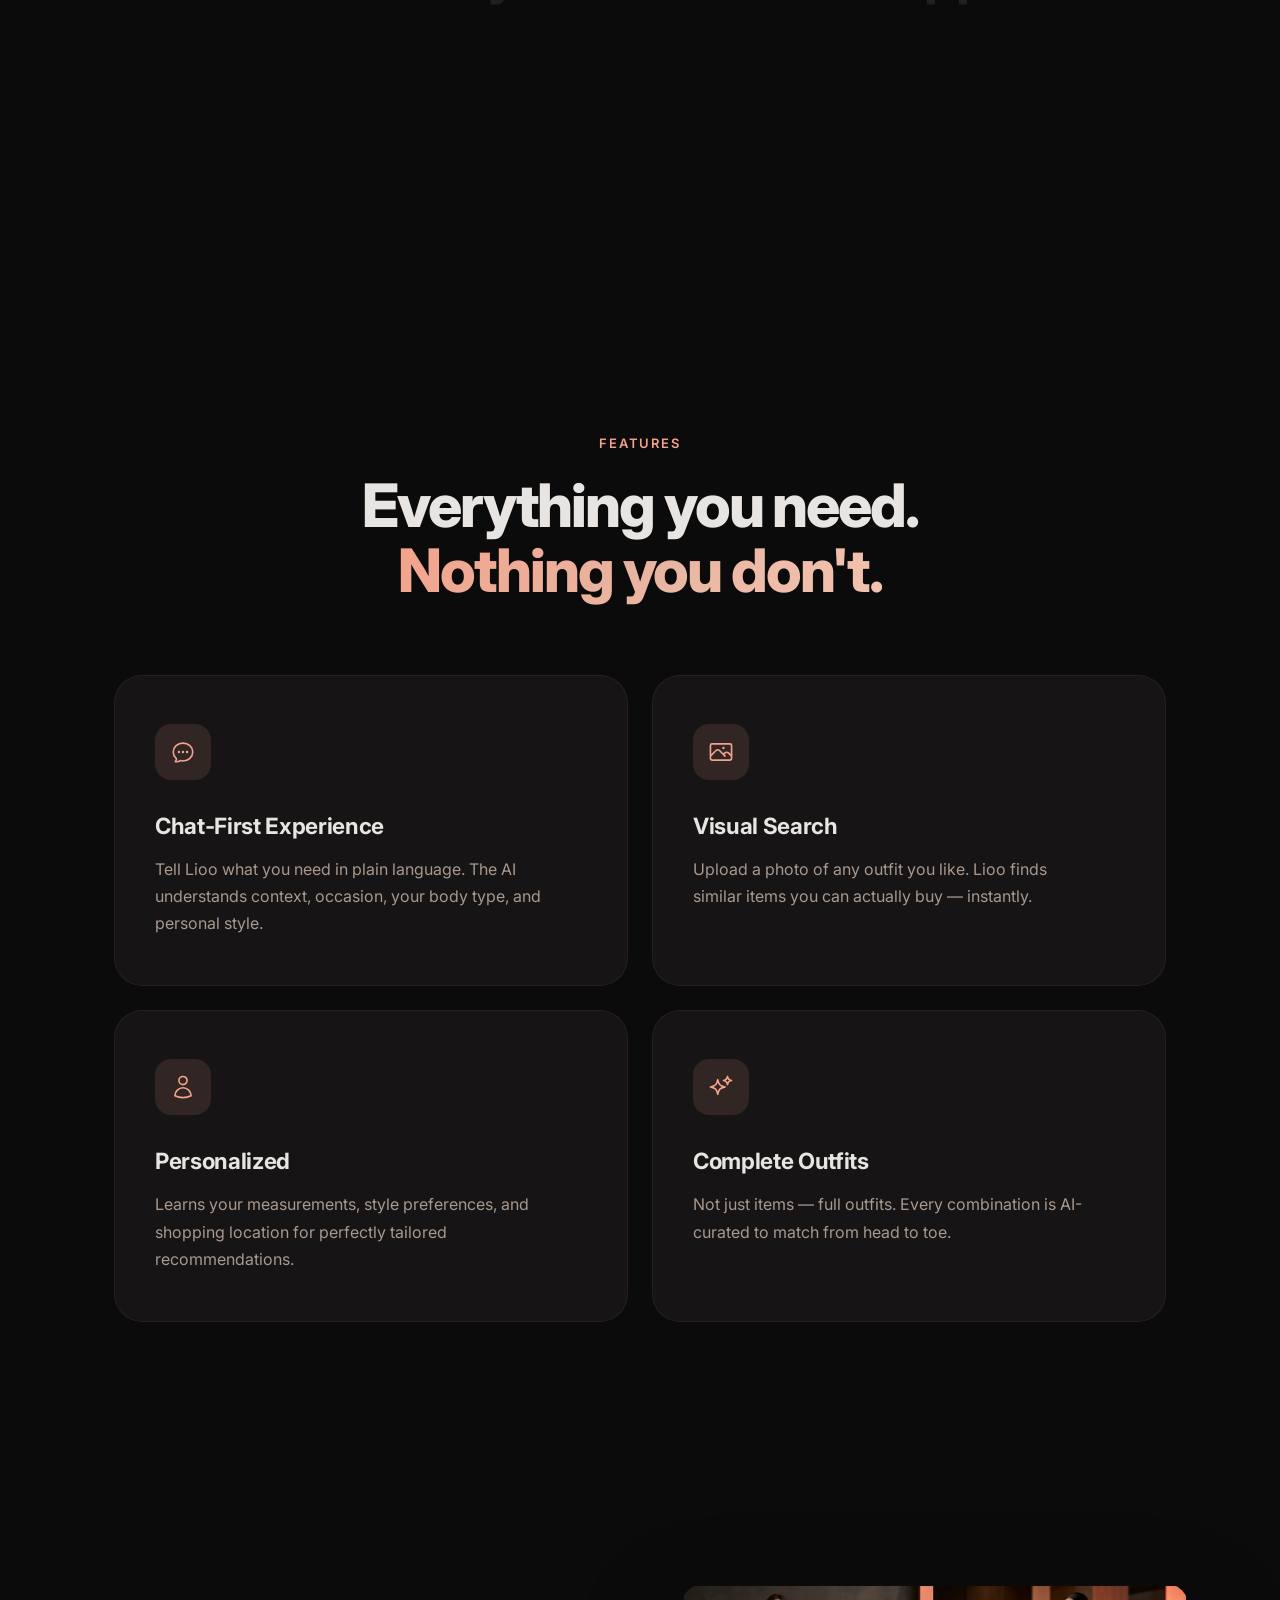
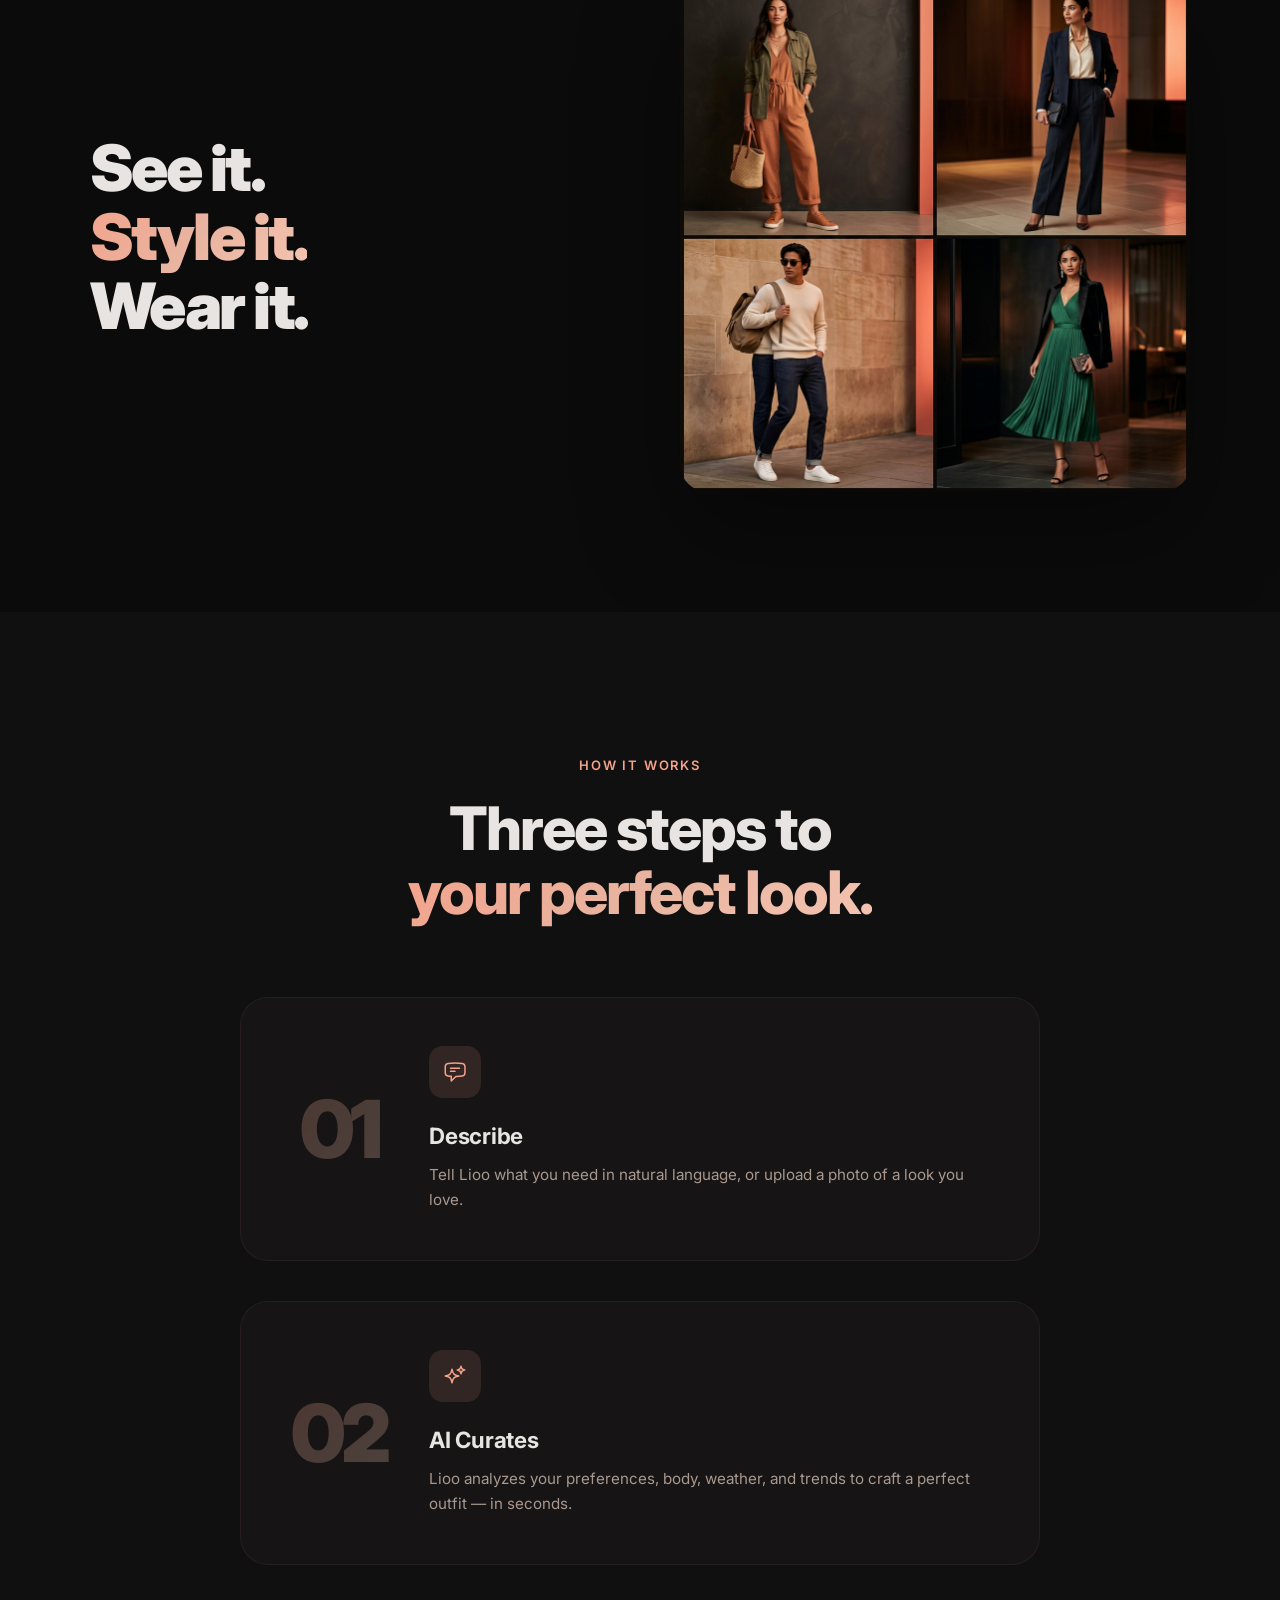
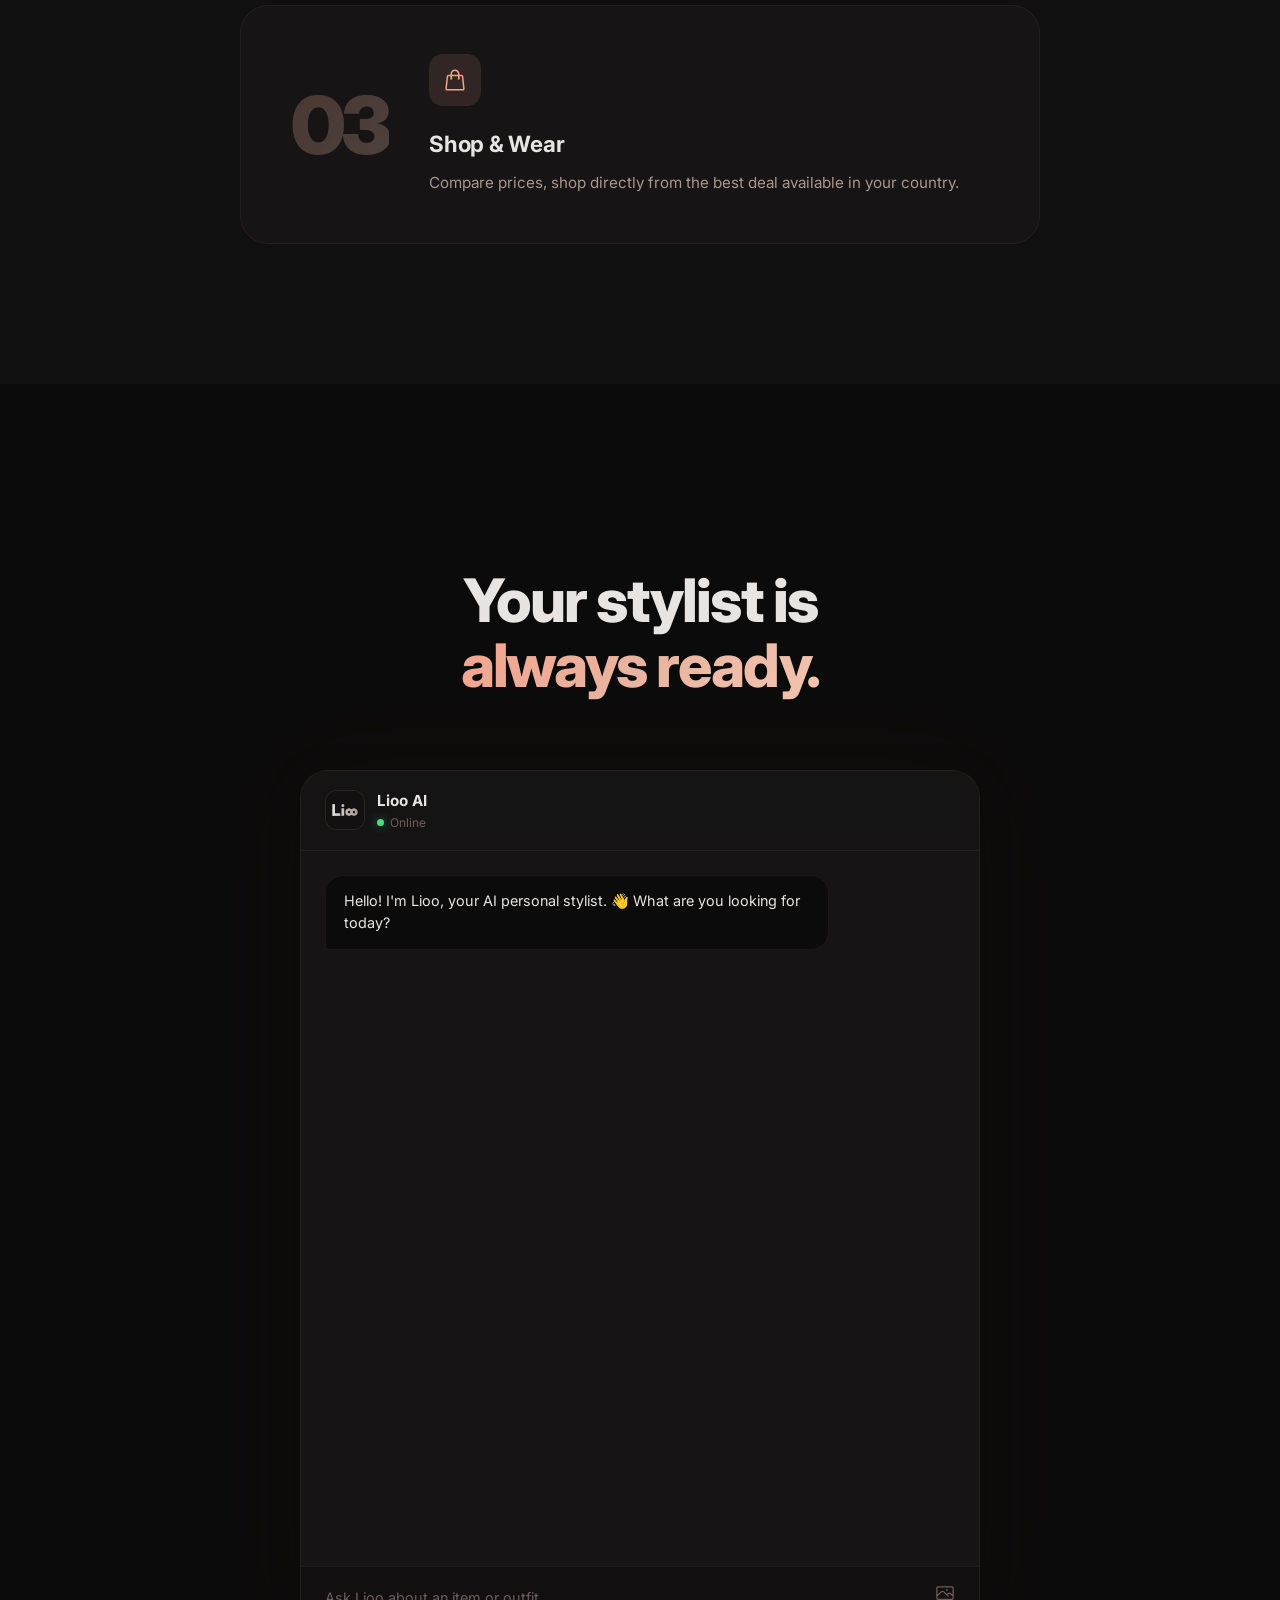
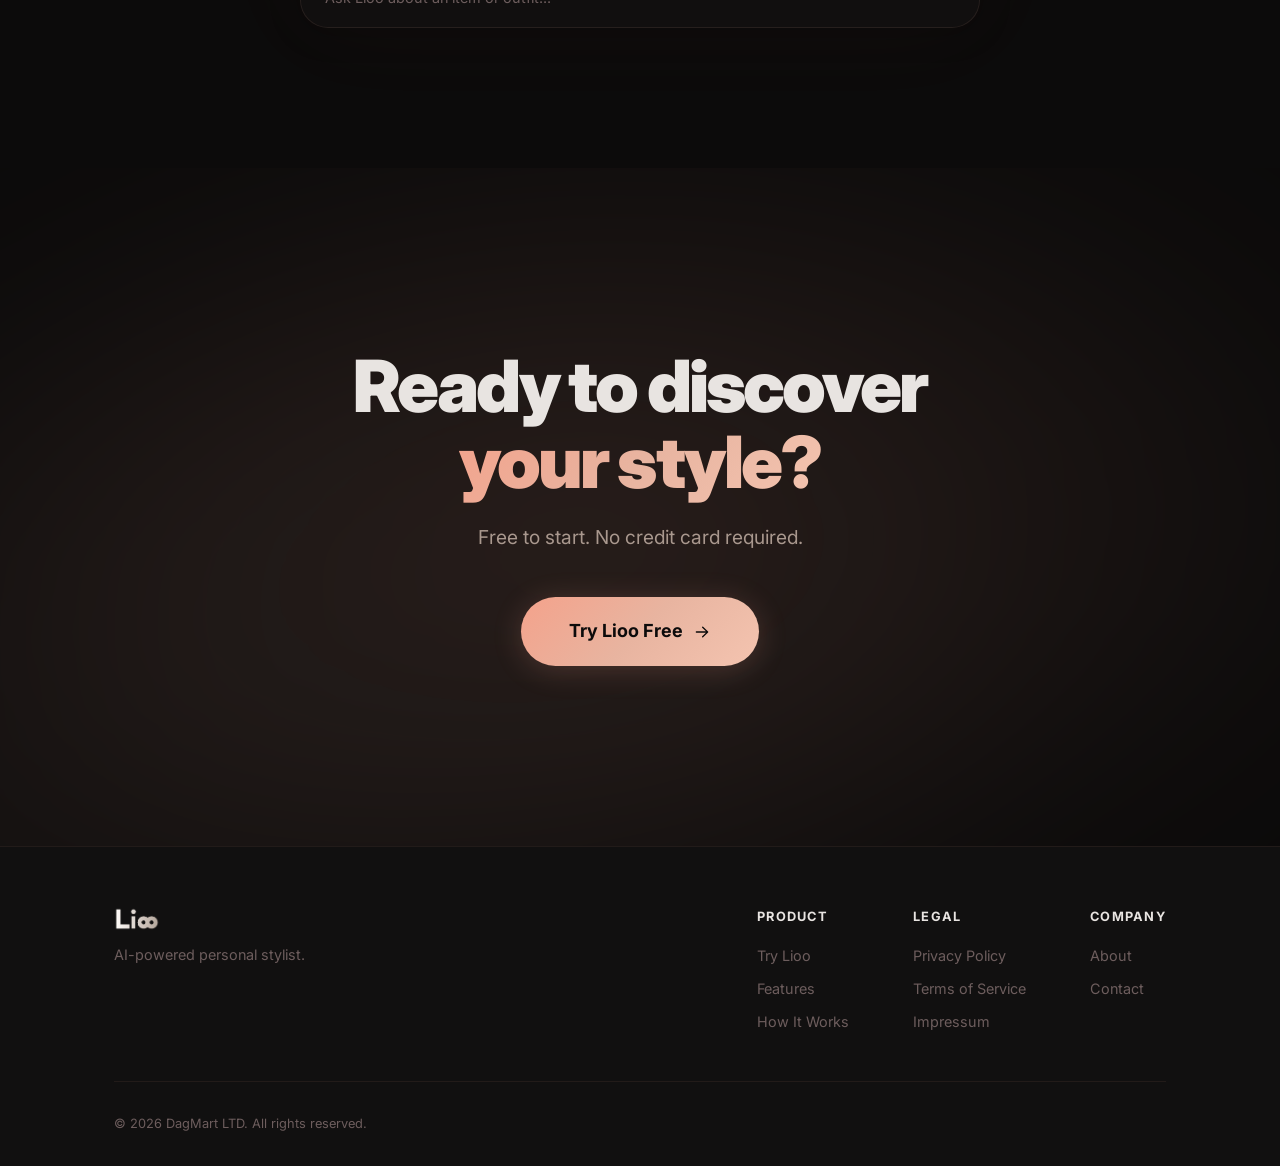
==== commit d78652d9: "Add production-style launch notify modal" ====
--- a/index.html
+++ b/index.html
@@ -84,8 +84,8 @@
         <a href="#how-it-works" class="btn-secondary" id="hero-cta-secondary">See How It Works</a>
       </div>
 
-      <a class="coming-soon-btn scroll-fade-in" data-delay="1100" href="contact/">
-        <div class="store-icons">
+      <button class="coming-soon-btn scroll-fade-in" data-delay="1100" type="button" data-notify-open aria-haspopup="dialog" aria-controls="notify-overlay">
+        <div class="store-icons" aria-hidden="true">
           <svg viewBox="0 0 24 24" width="18" height="18" fill="currentColor"><path d="M17.05 20.28c-.98.95-2.05.8-3.08.35-1.09-.46-2.09-.48-3.24 0-1.44.62-2.2.44-3.06-.35C2.79 15.25 3.51 7.59 9.05 7.31c1.35.07 2.29.74 3.08.8 1.18-.24 2.31-.93 3.57-.84 1.51.12 2.65.72 3.4 1.8-3.12 1.87-2.38 5.98.48 7.13-.57 1.5-1.31 2.99-2.54 4.09zM12.03 7.25c-.15-2.23 1.66-4.07 3.74-4.25.32 2.32-1.55 4.3-3.74 4.25z"/></svg>
           <svg viewBox="0 0 24 24" width="18" height="18" fill="currentColor"><path d="M3.609 1.814 13.792 12 3.61 22.186a.996.996 0 0 1-.61-.92V2.734a1 1 0 0 1 .609-.92zm10.89 10.893 2.302 2.302-10.937 6.333 8.635-8.635zm3.199-1.4 2.302 1.323a1 1 0 0 1 0 1.74l-2.302 1.323-2.534-2.533 2.534-2.533zM5.864 2.658 16.8 8.99l-2.302 2.302-8.635-8.635z"/></svg>
         </div>
@@ -94,7 +94,7 @@
           <span class="coming-stores">App Store &amp; Google Play</span>
         </div>
         <svg class="coming-soon-arrow" viewBox="0 0 20 20" fill="currentColor" width="14" height="14"><path fill-rule="evenodd" d="M7.21 14.77a.75.75 0 0 1 .02-1.06L11.168 10 7.23 6.29a.75.75 0 1 1 1.04-1.08l4.5 4.25a.75.75 0 0 1 0 1.08l-4.5 4.25a.75.75 0 0 1-1.06-.02z" clip-rule="evenodd"/></svg>
-      </a>
+      </button>
     </div>
 
     <div class="hero-phone-container" id="hero-phone-parallax">
@@ -344,6 +344,26 @@
     </div>
   </section>
 
+  <!-- ═══════════════════════ NOTIFY MODAL ═══════════════════════ -->
+  <div class="notify-overlay" id="notify-overlay" aria-hidden="true">
+    <div class="notify-modal" role="dialog" aria-modal="true" aria-labelledby="notify-title" aria-describedby="notify-description">
+      <button class="notify-close" type="button" data-notify-close aria-label="Close notify me form">
+        <svg viewBox="0 0 24 24" width="20" height="20" fill="none" stroke="currentColor" stroke-width="1.8" aria-hidden="true"><path d="M6 6l12 12M18 6 6 18" stroke-linecap="round"/></svg>
+      </button>
+      <div class="notify-icon" aria-hidden="true">
+        <svg viewBox="0 0 24 24" width="26" height="26" fill="none" stroke="currentColor" stroke-width="1.6"><path d="M4 6.75A2.25 2.25 0 0 1 6.25 4.5h11.5A2.25 2.25 0 0 1 20 6.75v7.5a2.25 2.25 0 0 1-2.25 2.25H11l-4.75 3v-3A2.25 2.25 0 0 1 4 14.25v-7.5Z" stroke-linejoin="round"/><path d="m6.5 7.5 5.5 4 5.5-4" stroke-linecap="round" stroke-linejoin="round"/></svg>
+      </div>
+      <h2 class="notify-title" id="notify-title">Be the first to know</h2>
+      <p class="notify-desc" id="notify-description">Leave your email and we’ll let you know when Lioo launches on the <strong>App Store</strong> and <strong>Google Play</strong>.</p>
+      <form class="notify-form" id="notify-form" novalidate>
+        <input class="notify-input" id="notify-email" name="email" type="email" autocomplete="email" inputmode="email" placeholder="Your email address" aria-label="Email address" required />
+        <button class="notify-submit" type="submit">Notify me</button>
+      </form>
+      <p class="notify-status" id="notify-status" role="status" aria-live="polite"></p>
+      <p class="notify-privacy">We’ll only use your email for the Lioo launch notification.</p>
+    </div>
+  </div>
+
   <!-- ═══════════════════════ FOOTER ═══════════════════════ -->
   <footer id="footer">
     <div class="footer-inner">
--- a/style.css
+++ b/style.css
@@ -1173,6 +1173,9 @@
   transition: all 0.35s var(--ease-spring);
   color: var(--text-1);
   font-family: var(--font);
+  text-align: left;
+  appearance: none;
+  -webkit-appearance: none;
 }
 
 .coming-soon-btn:hover {
@@ -1244,6 +1247,8 @@
   opacity: 1;
   visibility: visible;
 }
+
+body.notify-modal-open { overflow: hidden; }
 
 .notify-modal {
   position: relative;
@@ -1362,6 +1367,16 @@
   box-shadow: 0 6px 20px rgba(244, 162, 139, 0.3);
 }
 
+.notify-status {
+  min-height: 1.2em;
+  margin: 0 0 4px;
+  color: #9bd6a0;
+  font-size: 0.78rem;
+  line-height: 1.5;
+}
+
+.notify-status.error { color: #f2a49b; }
+
 .notify-success {
   display: flex;
   flex-direction: column;
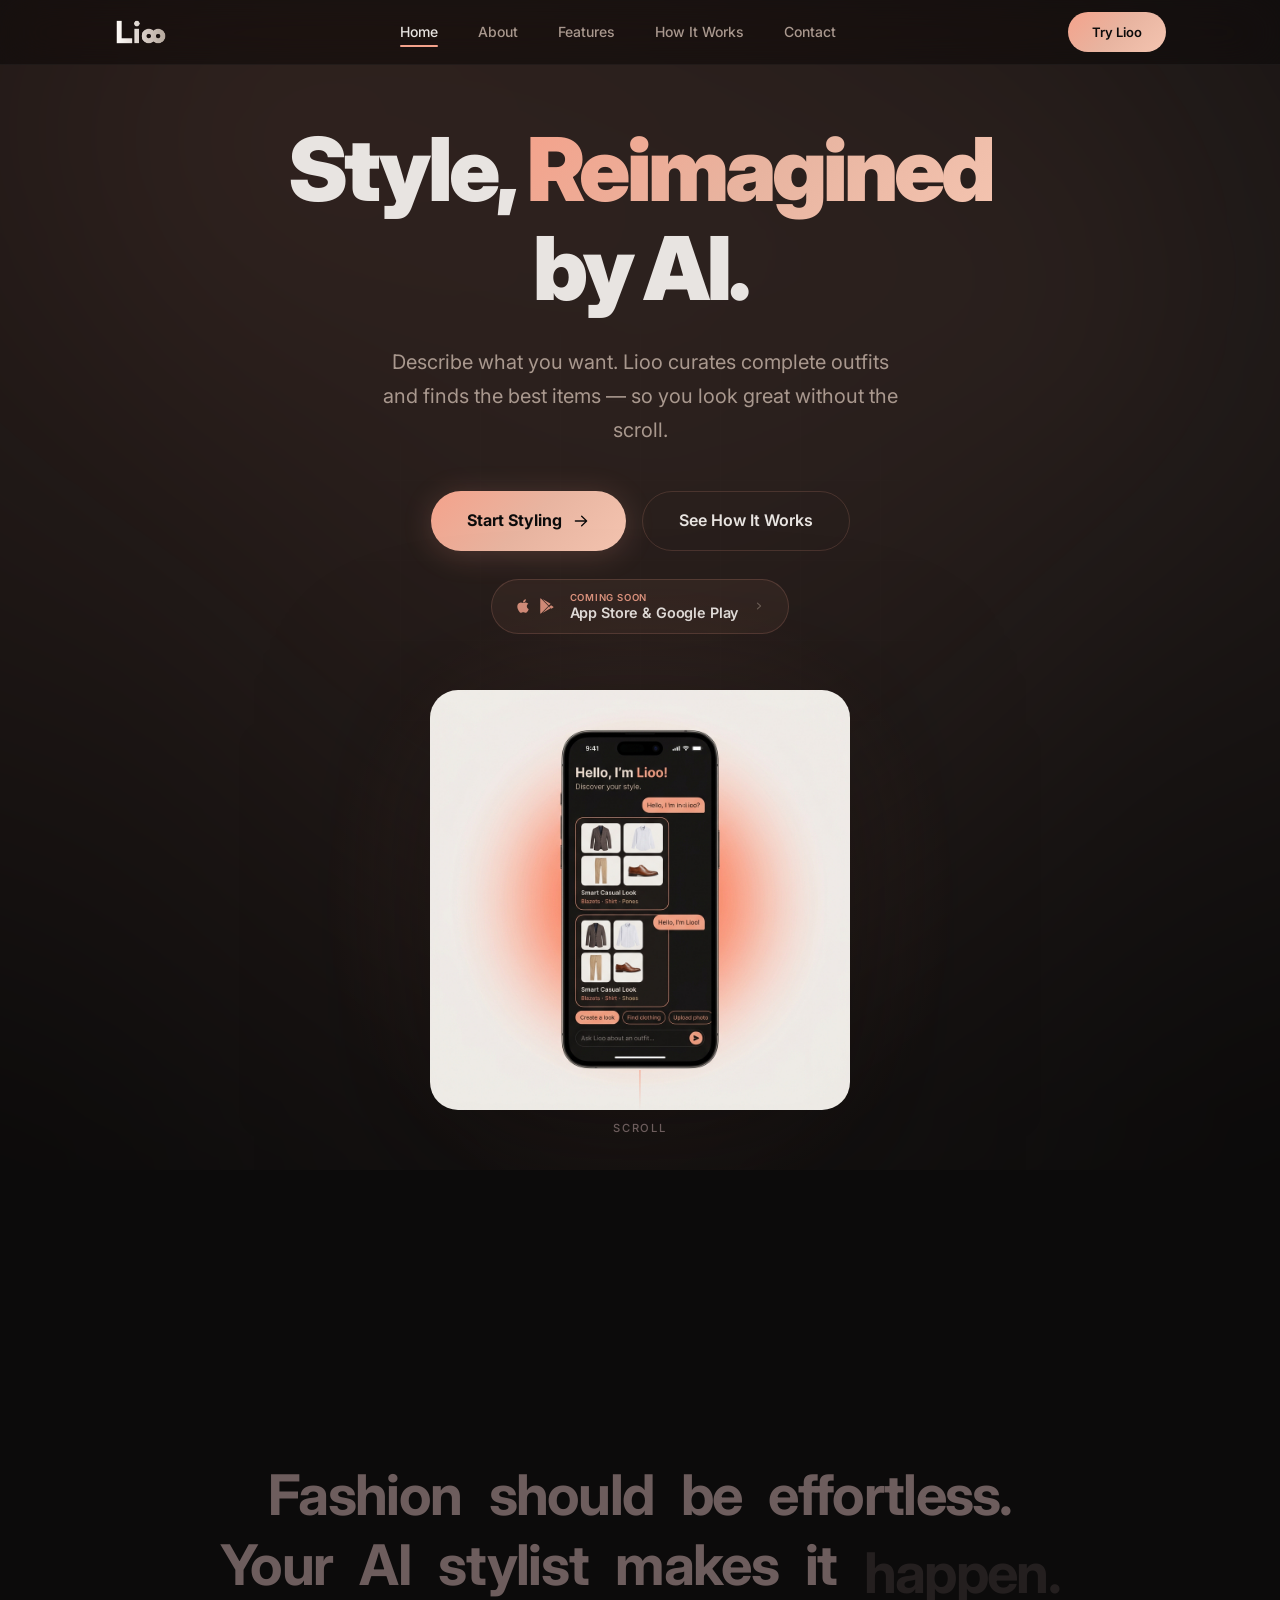
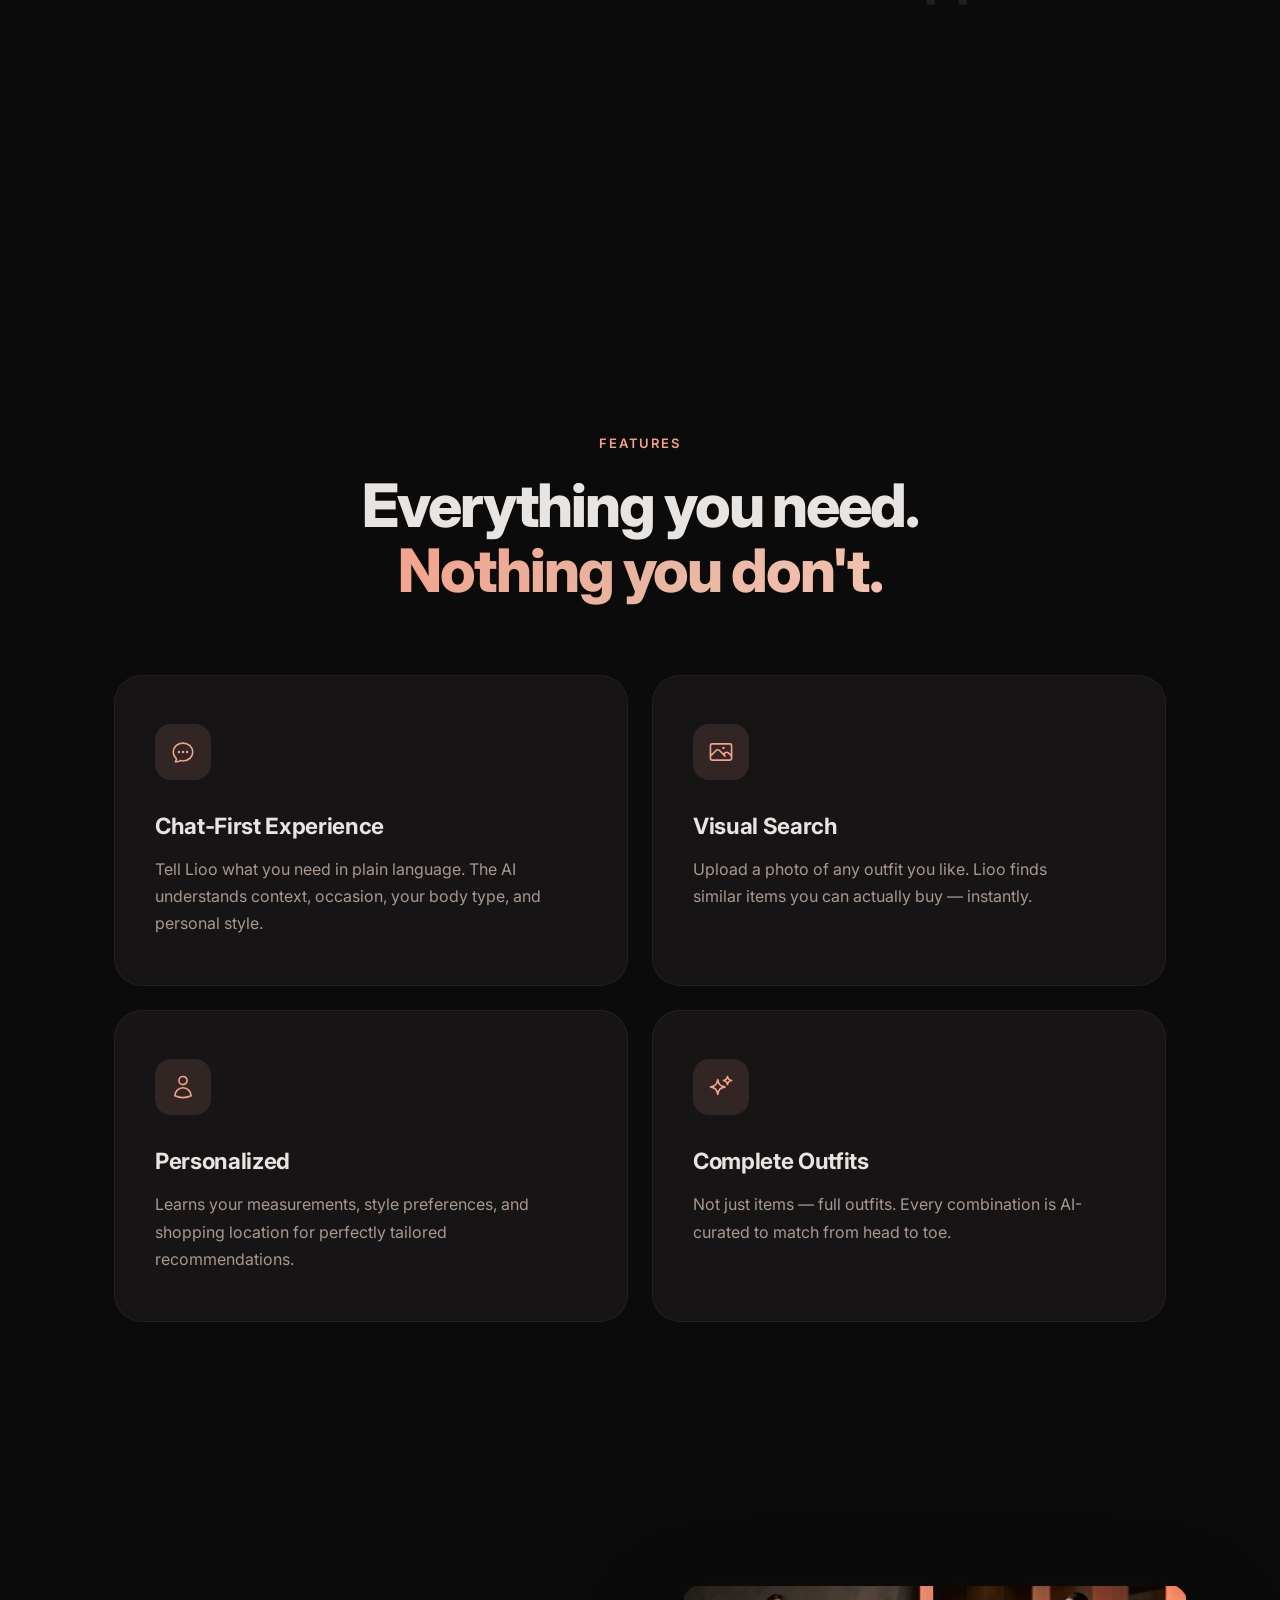
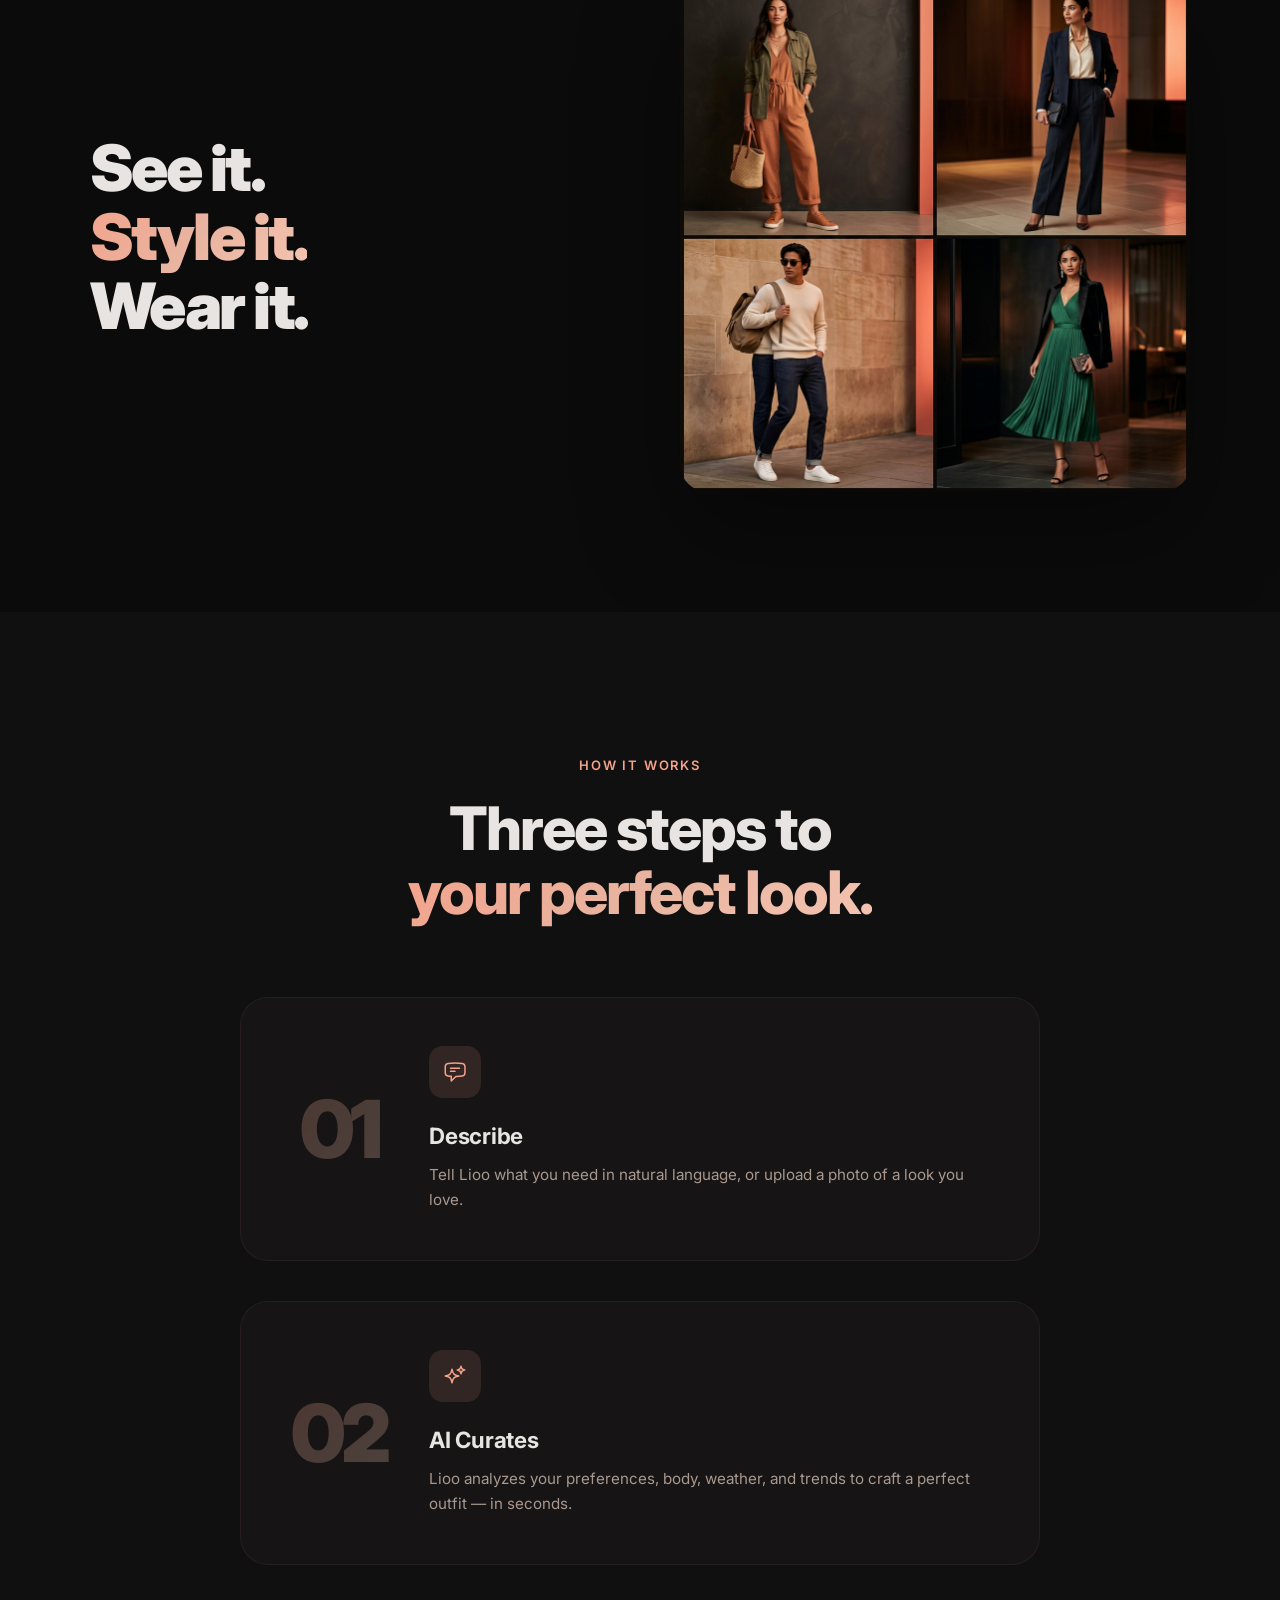
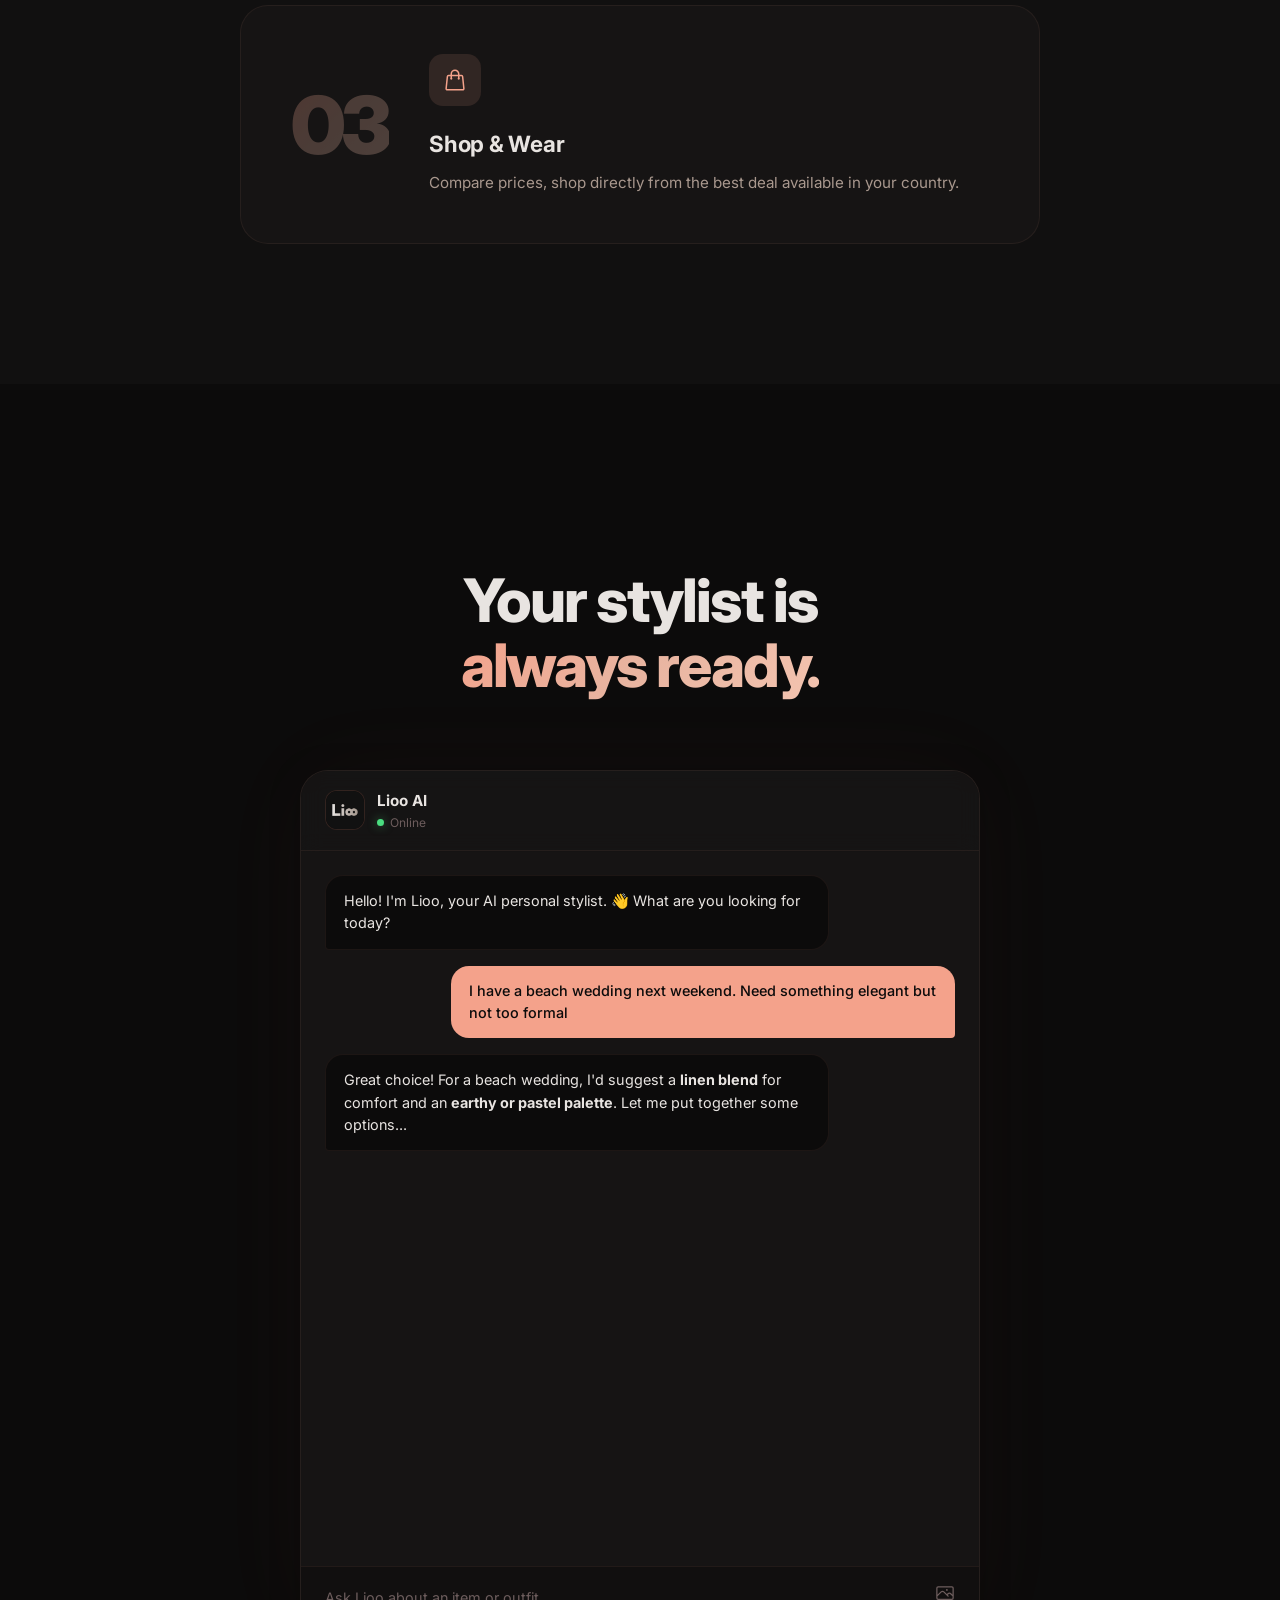
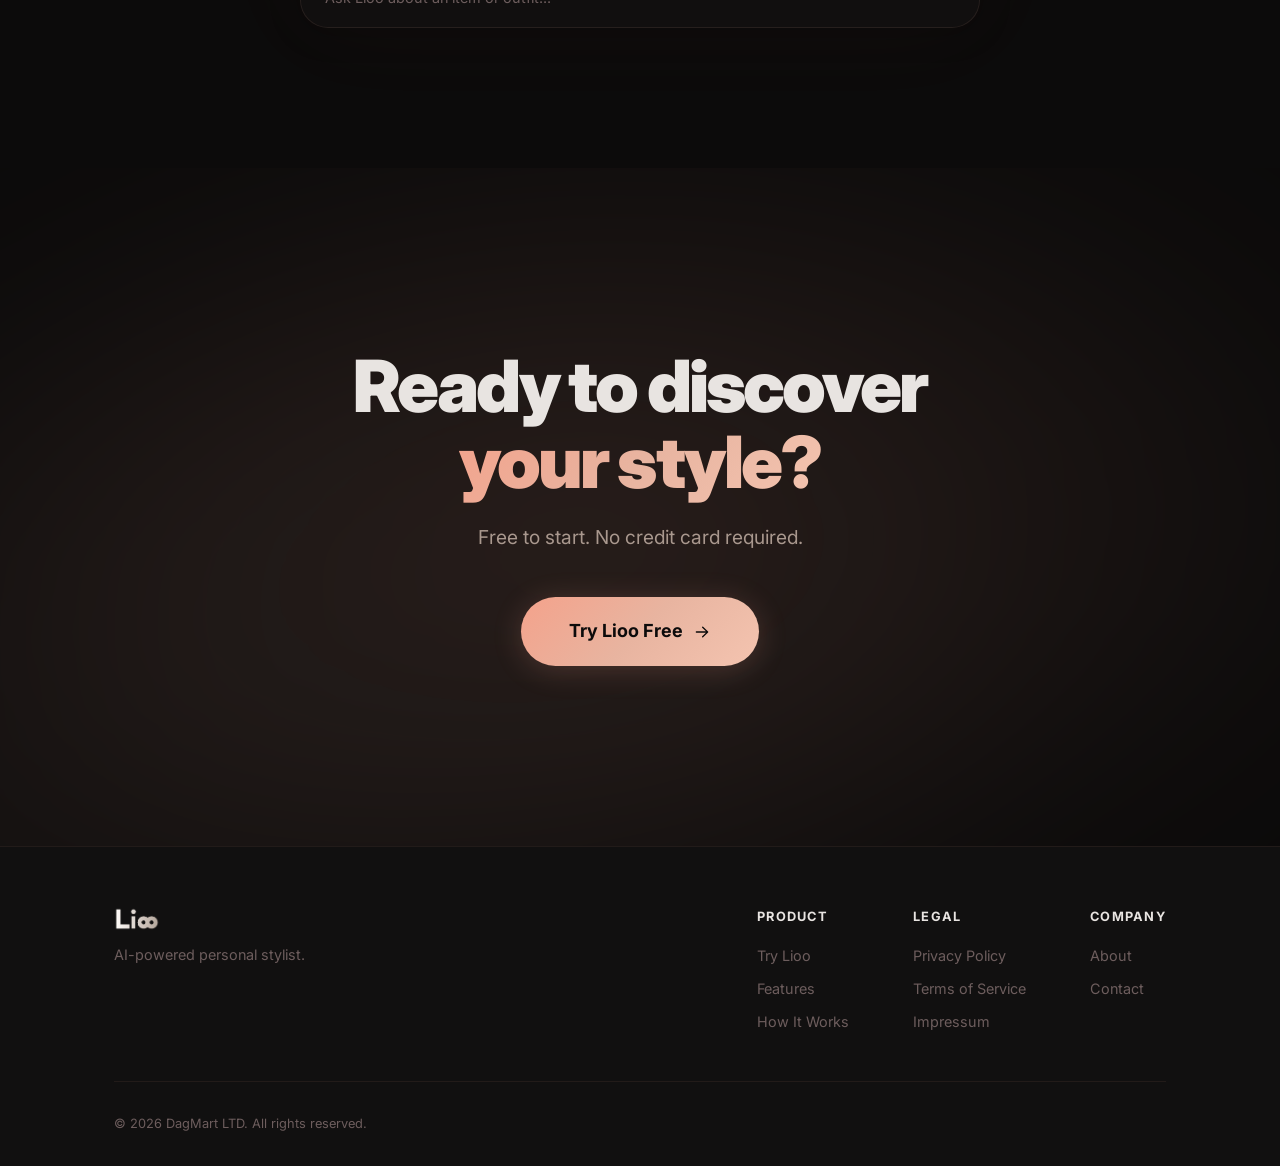
==== commit 1bb16777: "Bust marketing asset cache for notify modal" ====
--- a/index.html
+++ b/index.html
@@ -23,7 +23,7 @@
   <link rel="preconnect" href="https://fonts.gstatic.com" crossorigin />
   <link href="https://fonts.googleapis.com/css2?family=Inter:wght@300;400;500;600;700;800;900&display=swap" rel="stylesheet" />
 
-  <link rel="stylesheet" href="style.css" />
+  <link rel="stylesheet" href="style.css?v=notify-modal-20260819" />
 </head>
 <body>
 
@@ -401,6 +401,6 @@
   </footer>
 
   <script src="site-config.js"></script>
-  <script src="script.js"></script>
+  <script src="script.js?v=notify-modal-20260819"></script>
 </body>
 </html>
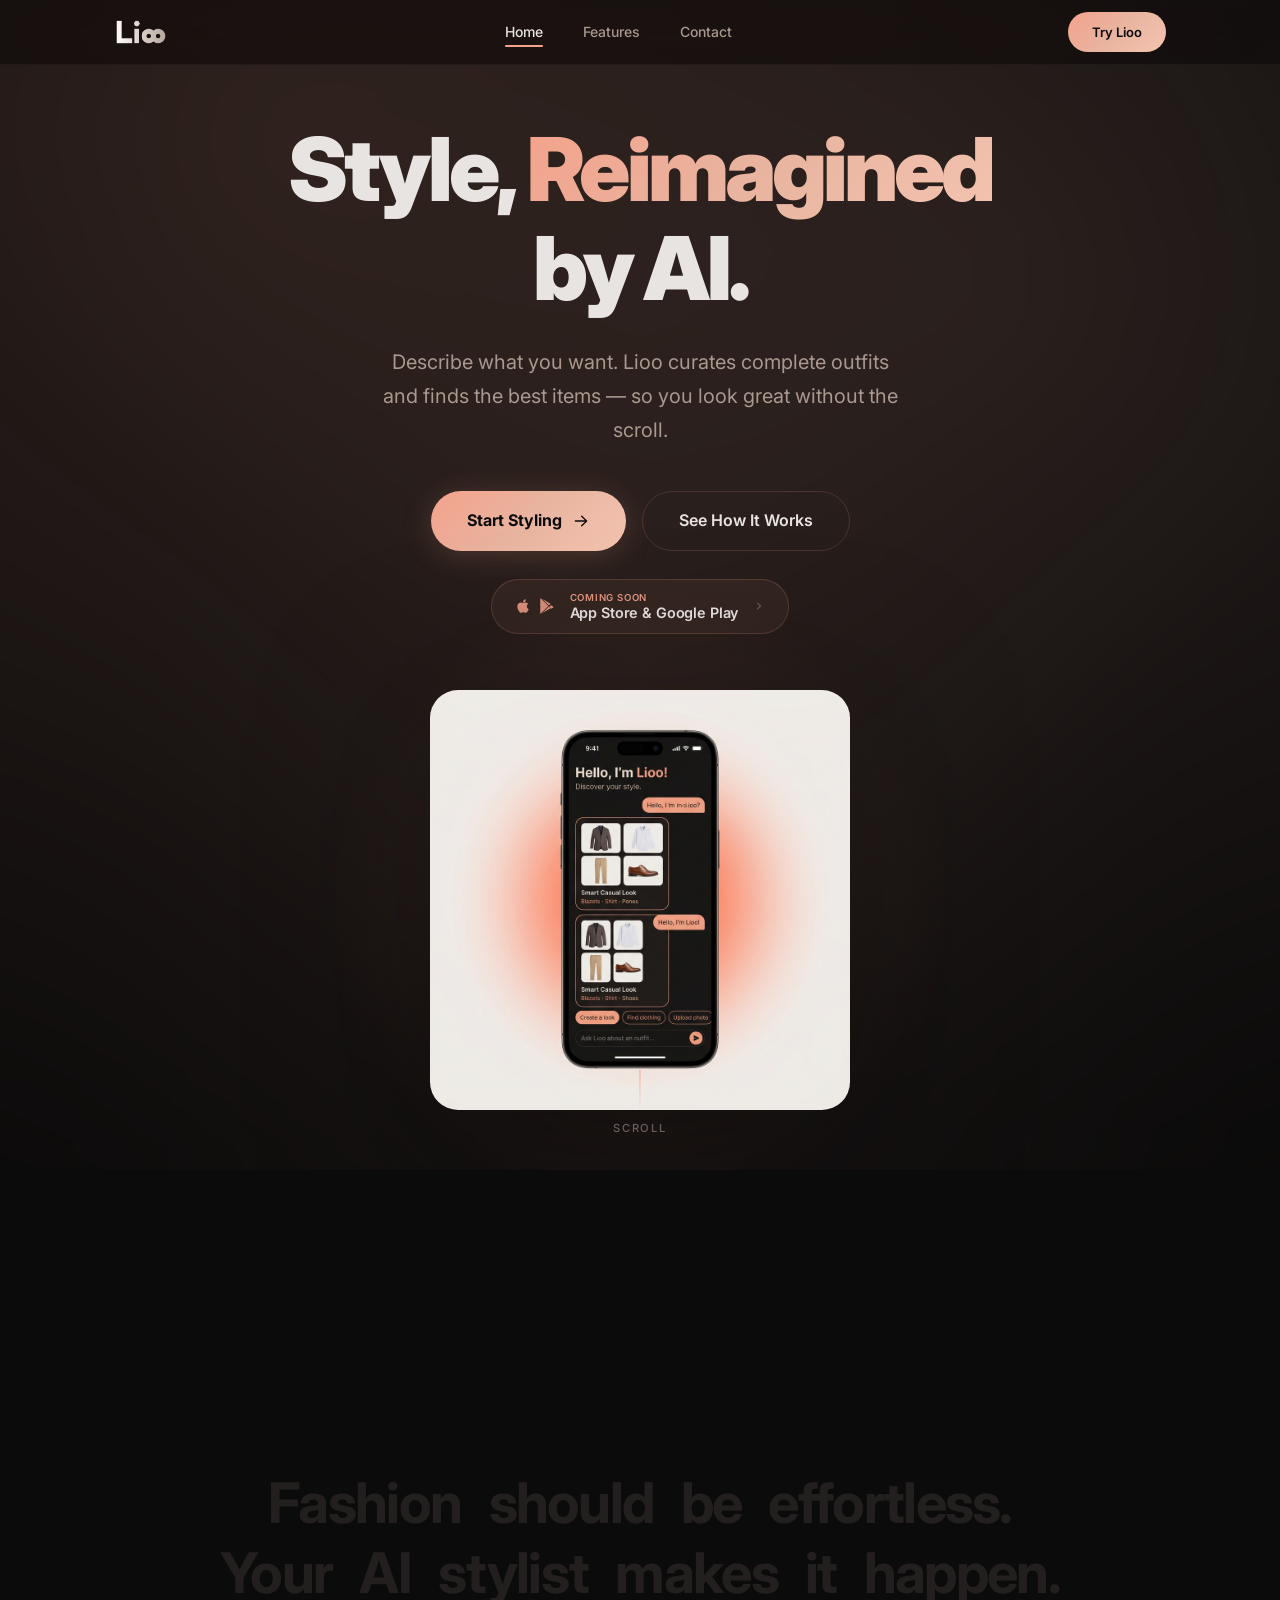
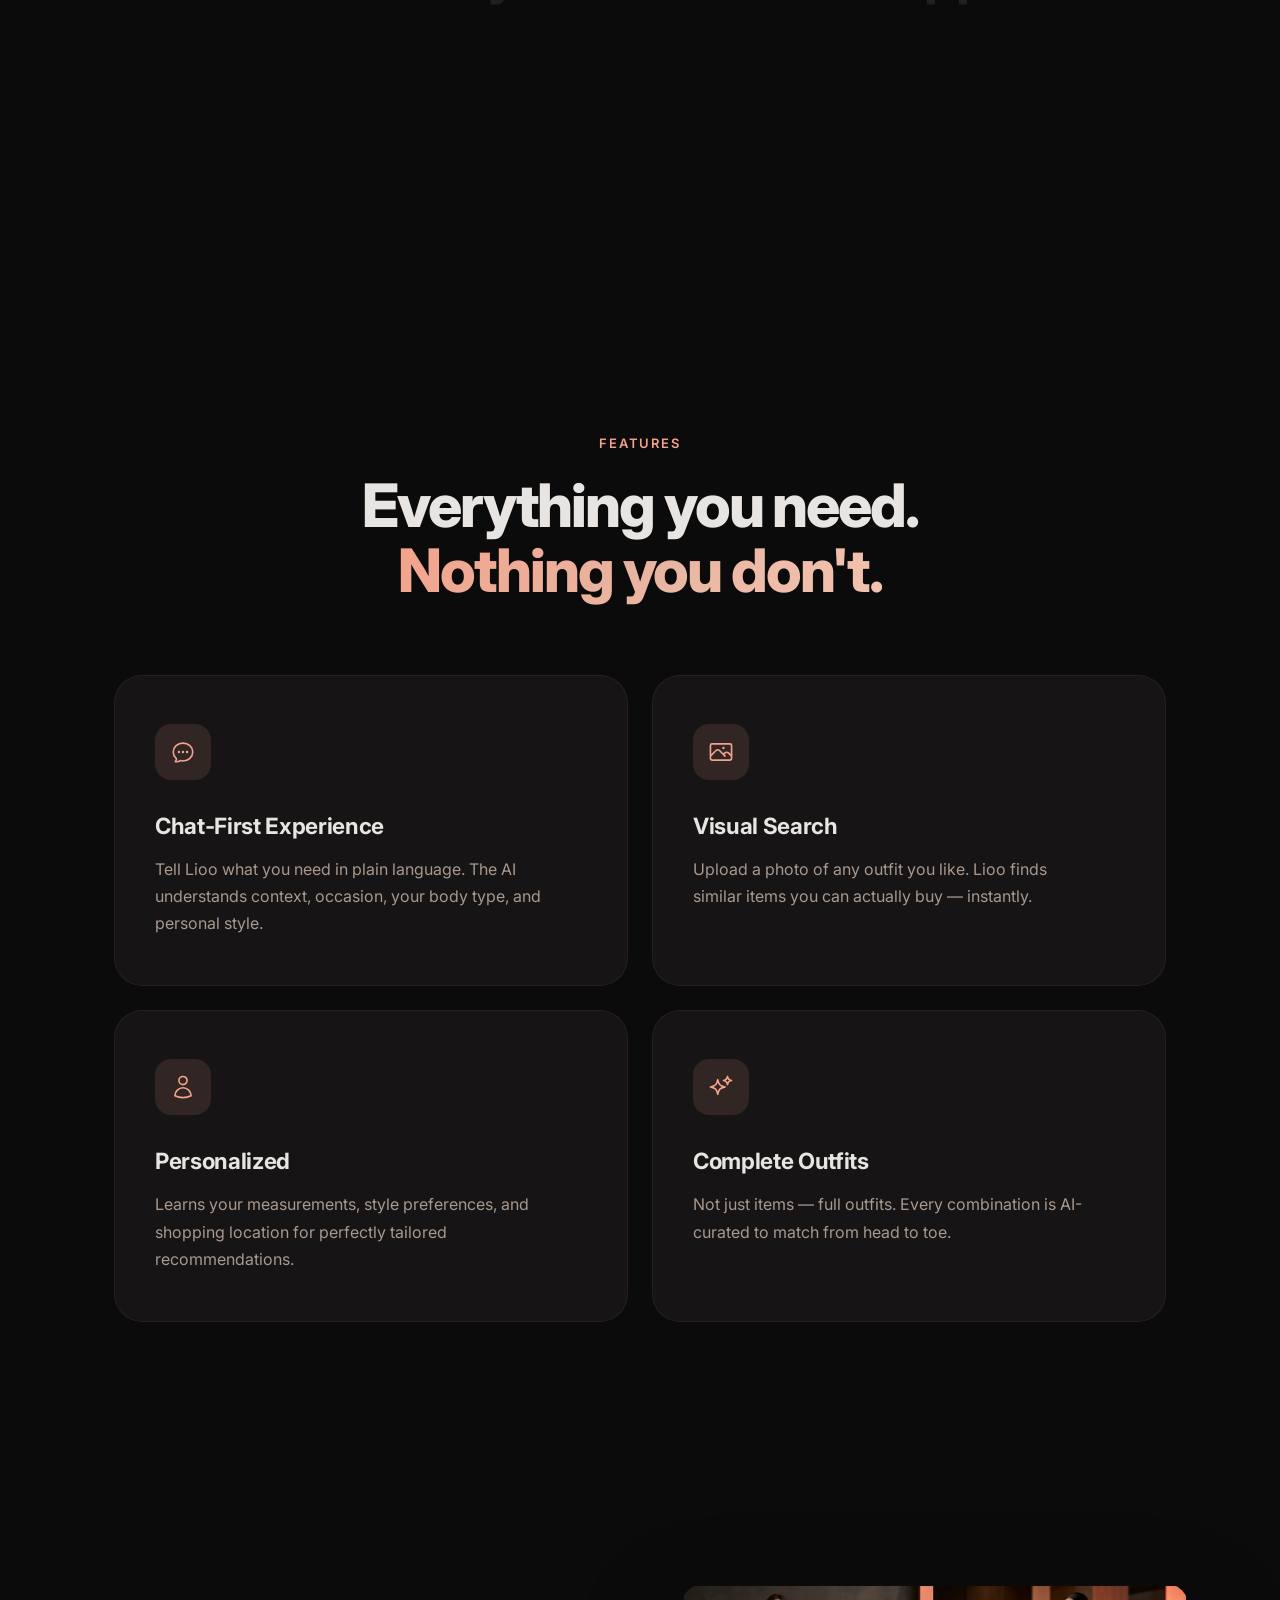
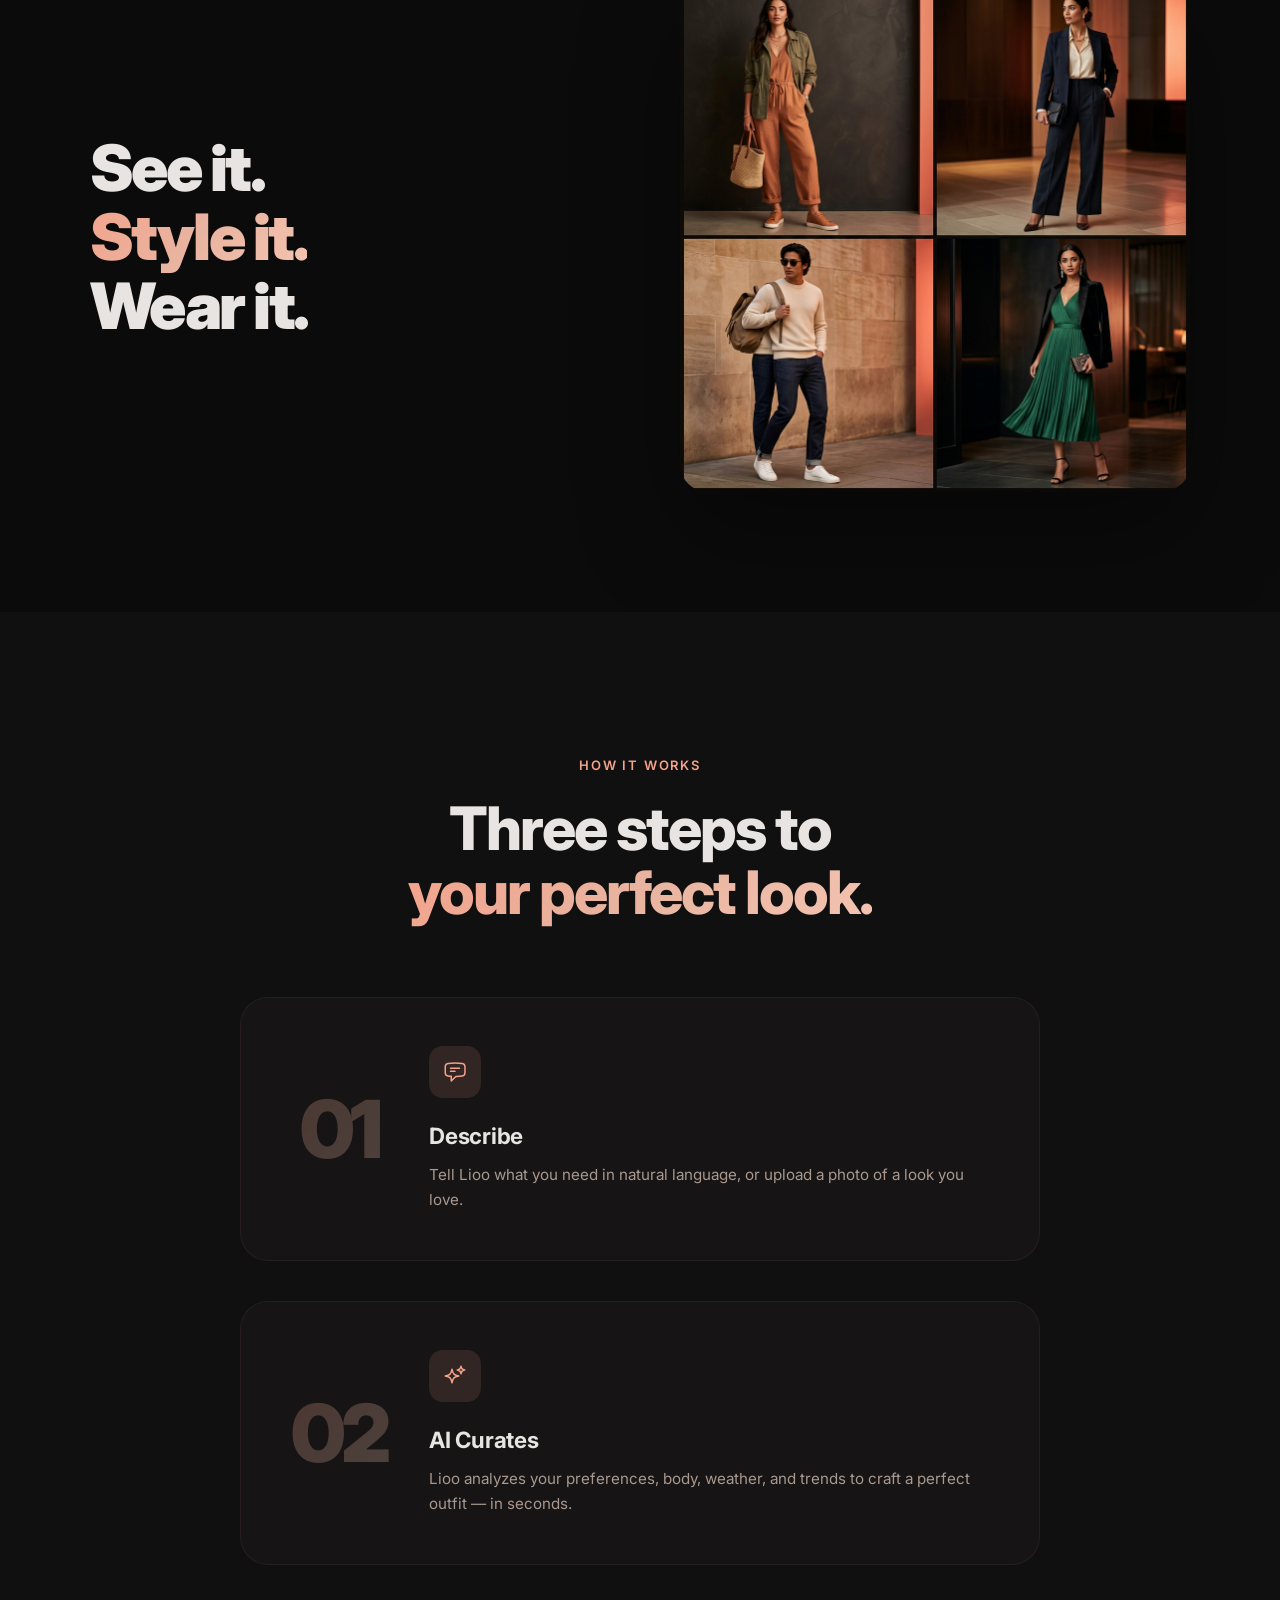
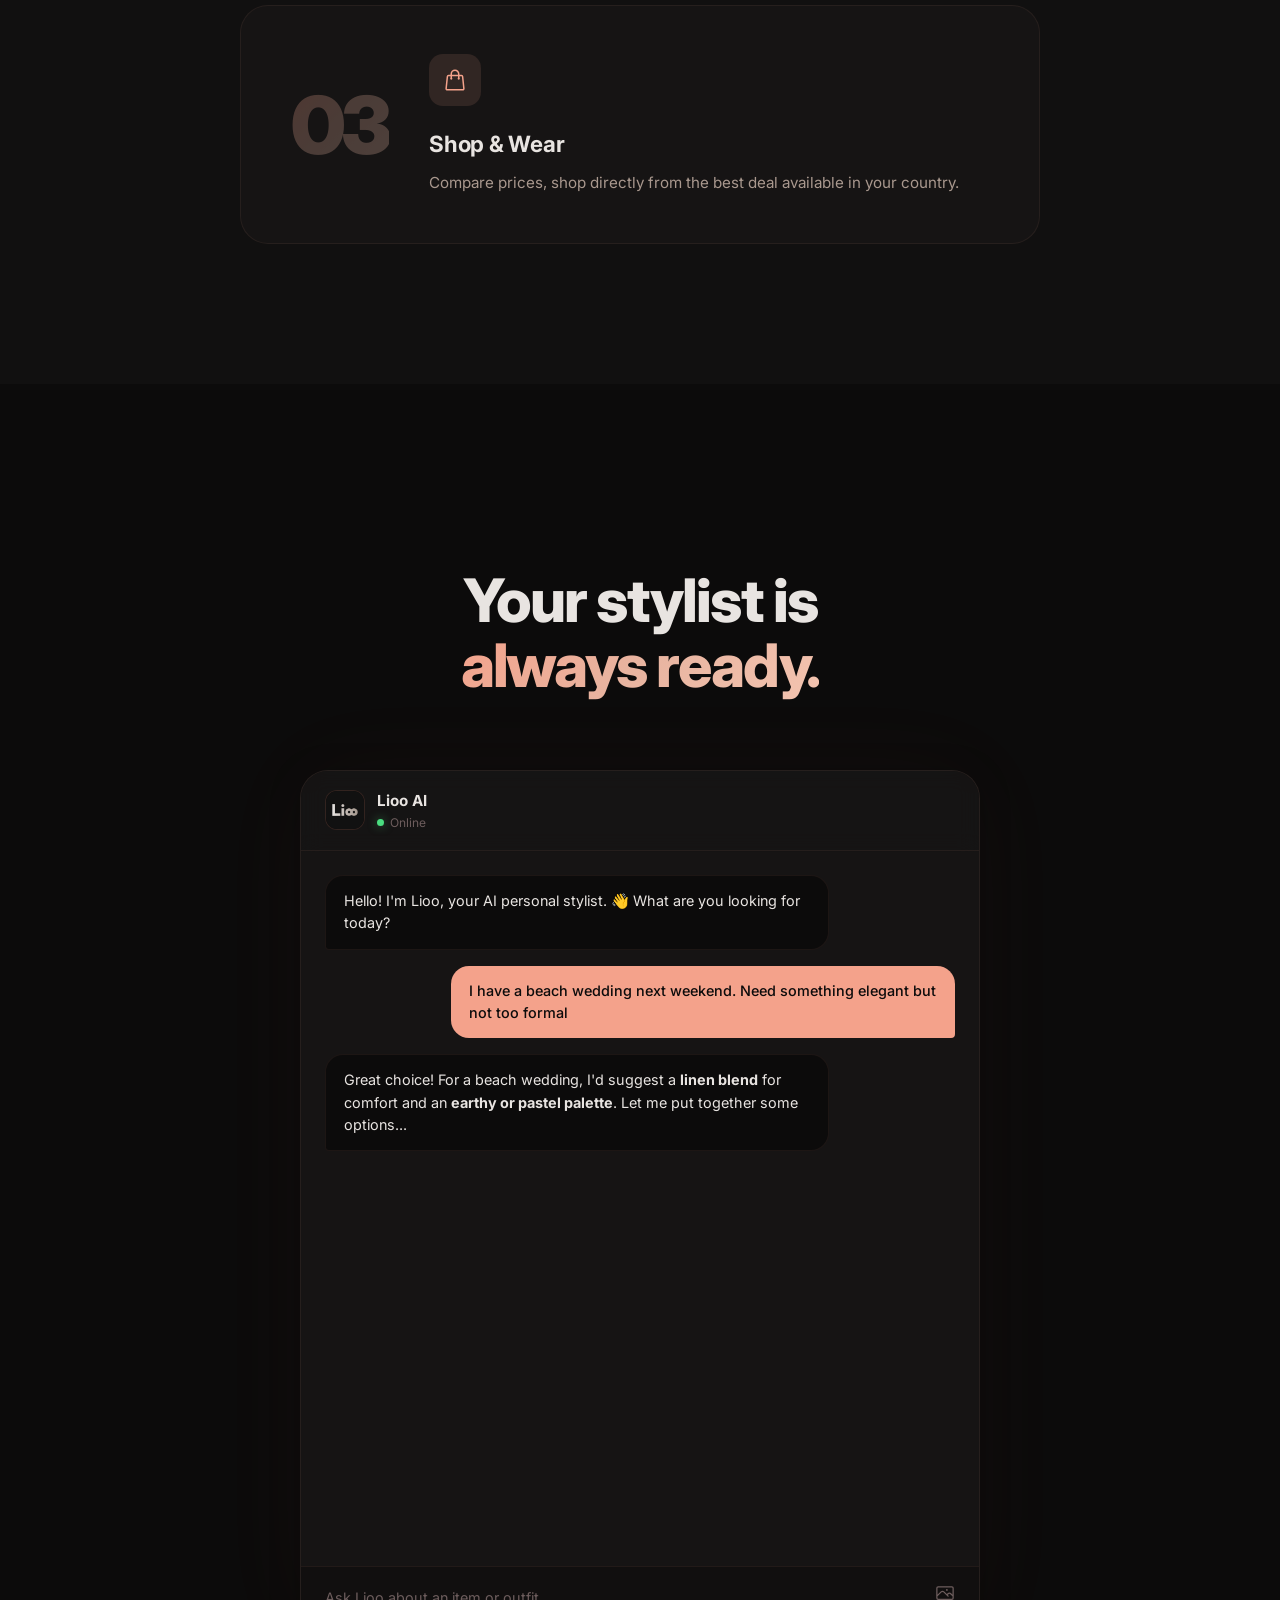
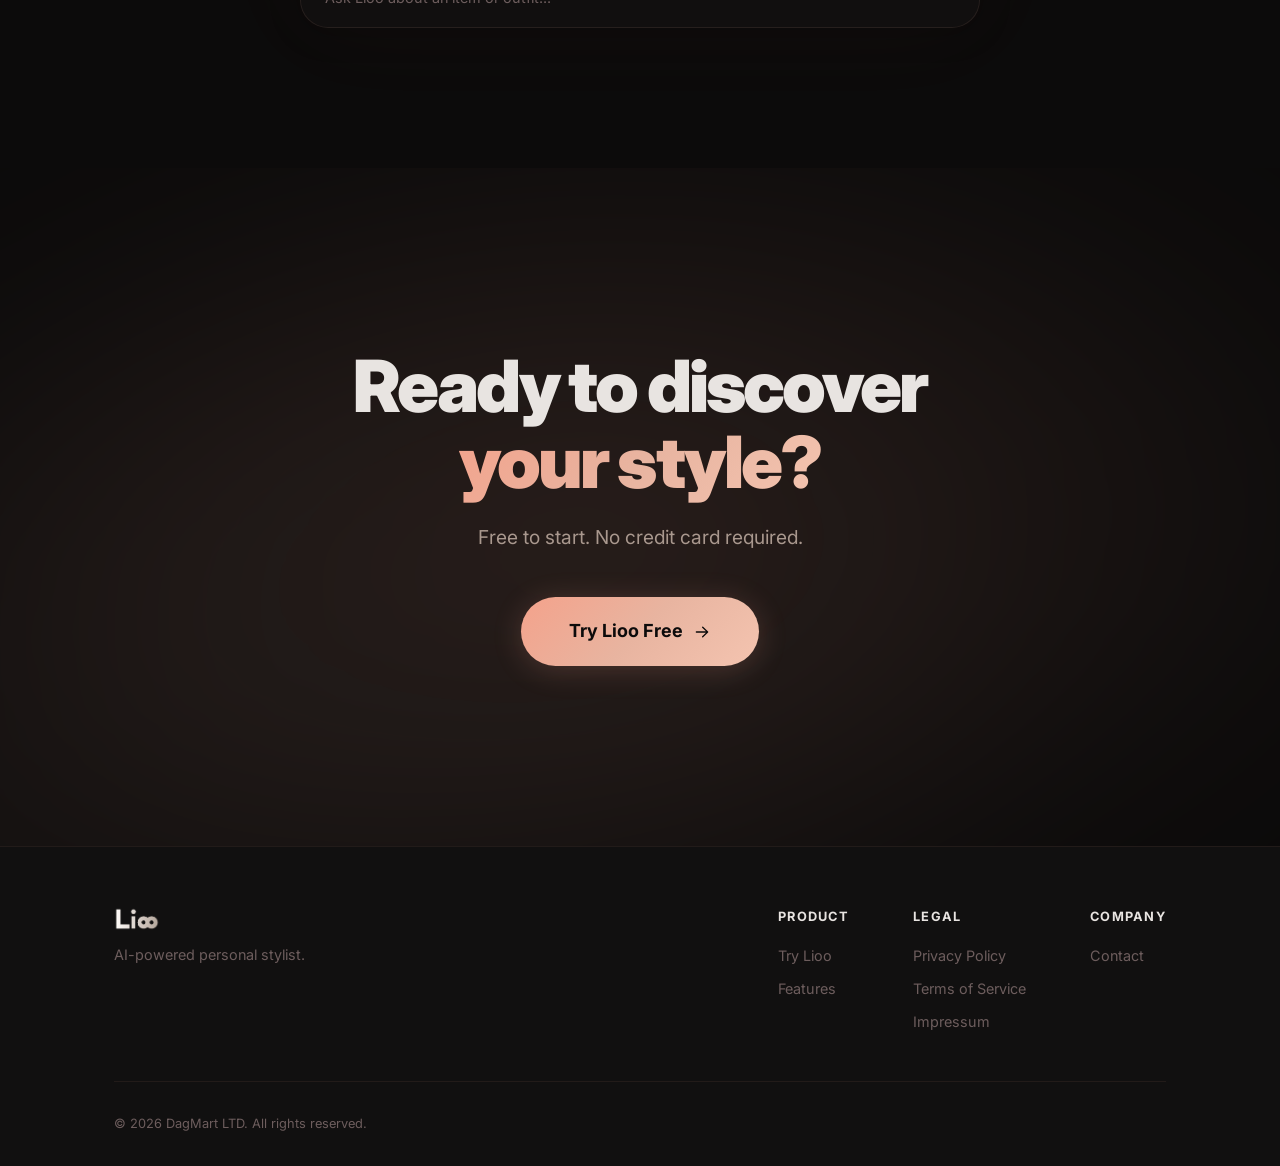
==== commit 52225321: "Remove About and How It Works pages; update contact email - Removed About and How It Works from the " ====
--- a/index.html
+++ b/index.html
@@ -35,9 +35,7 @@
       </a>
       <div class="nav-links">
         <a href="./" class="nav-link active" aria-current="page">Home</a>
-        <a href="about/" class="nav-link">About</a>
         <a href="features/" class="nav-link">Features</a>
-        <a href="how-it-works/" class="nav-link">How It Works</a>
         <a href="contact/" class="nav-link">Contact</a>
       </div>
       <a href="https://app.liooclo.com" class="nav-cta" id="nav-try-btn" data-app-link>Try Lioo</a>
@@ -47,9 +45,7 @@
     </div>
     <div class="nav-mobile-menu" id="mobile-menu">
       <a href="./" class="nav-mobile-link active" aria-current="page">Home</a>
-      <a href="about/" class="nav-mobile-link">About</a>
       <a href="features/" class="nav-mobile-link">Features</a>
-      <a href="how-it-works/" class="nav-mobile-link">How It Works</a>
       <a href="contact/" class="nav-mobile-link">Contact</a>
       <a href="https://app.liooclo.com" class="nav-mobile-cta" data-app-link>Try Lioo</a>
     </div>
@@ -379,7 +375,6 @@
             <h4 class="footer-col-title">Product</h4>
             <a href="https://app.liooclo.com" class="footer-link" data-app-link>Try Lioo</a>
             <a href="features/" class="footer-link">Features</a>
-            <a href="how-it-works/" class="footer-link">How It Works</a>
           </div>
           <div class="footer-col">
             <h4 class="footer-col-title">Legal</h4>
@@ -389,7 +384,6 @@
           </div>
           <div class="footer-col">
             <h4 class="footer-col-title">Company</h4>
-            <a href="about/" class="footer-link">About</a>
             <a href="contact/" class="footer-link">Contact</a>
           </div>
         </div>
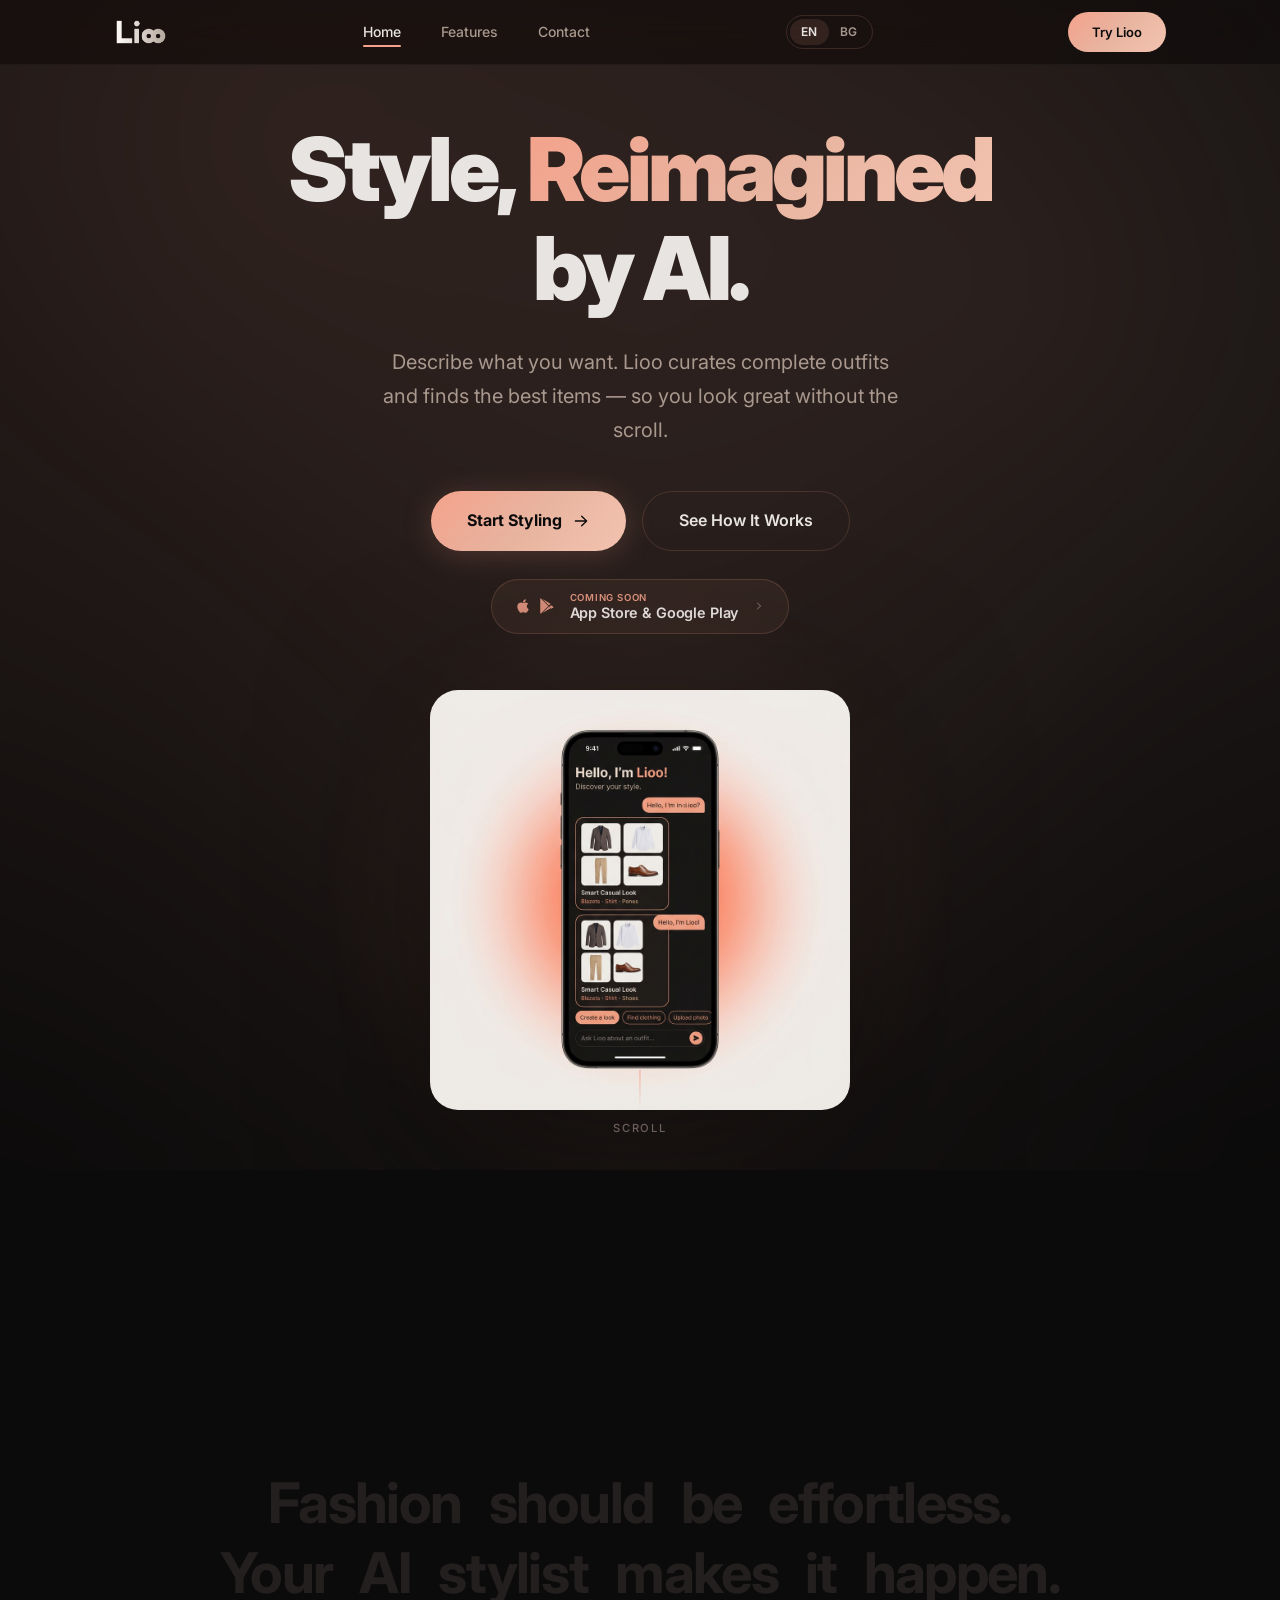
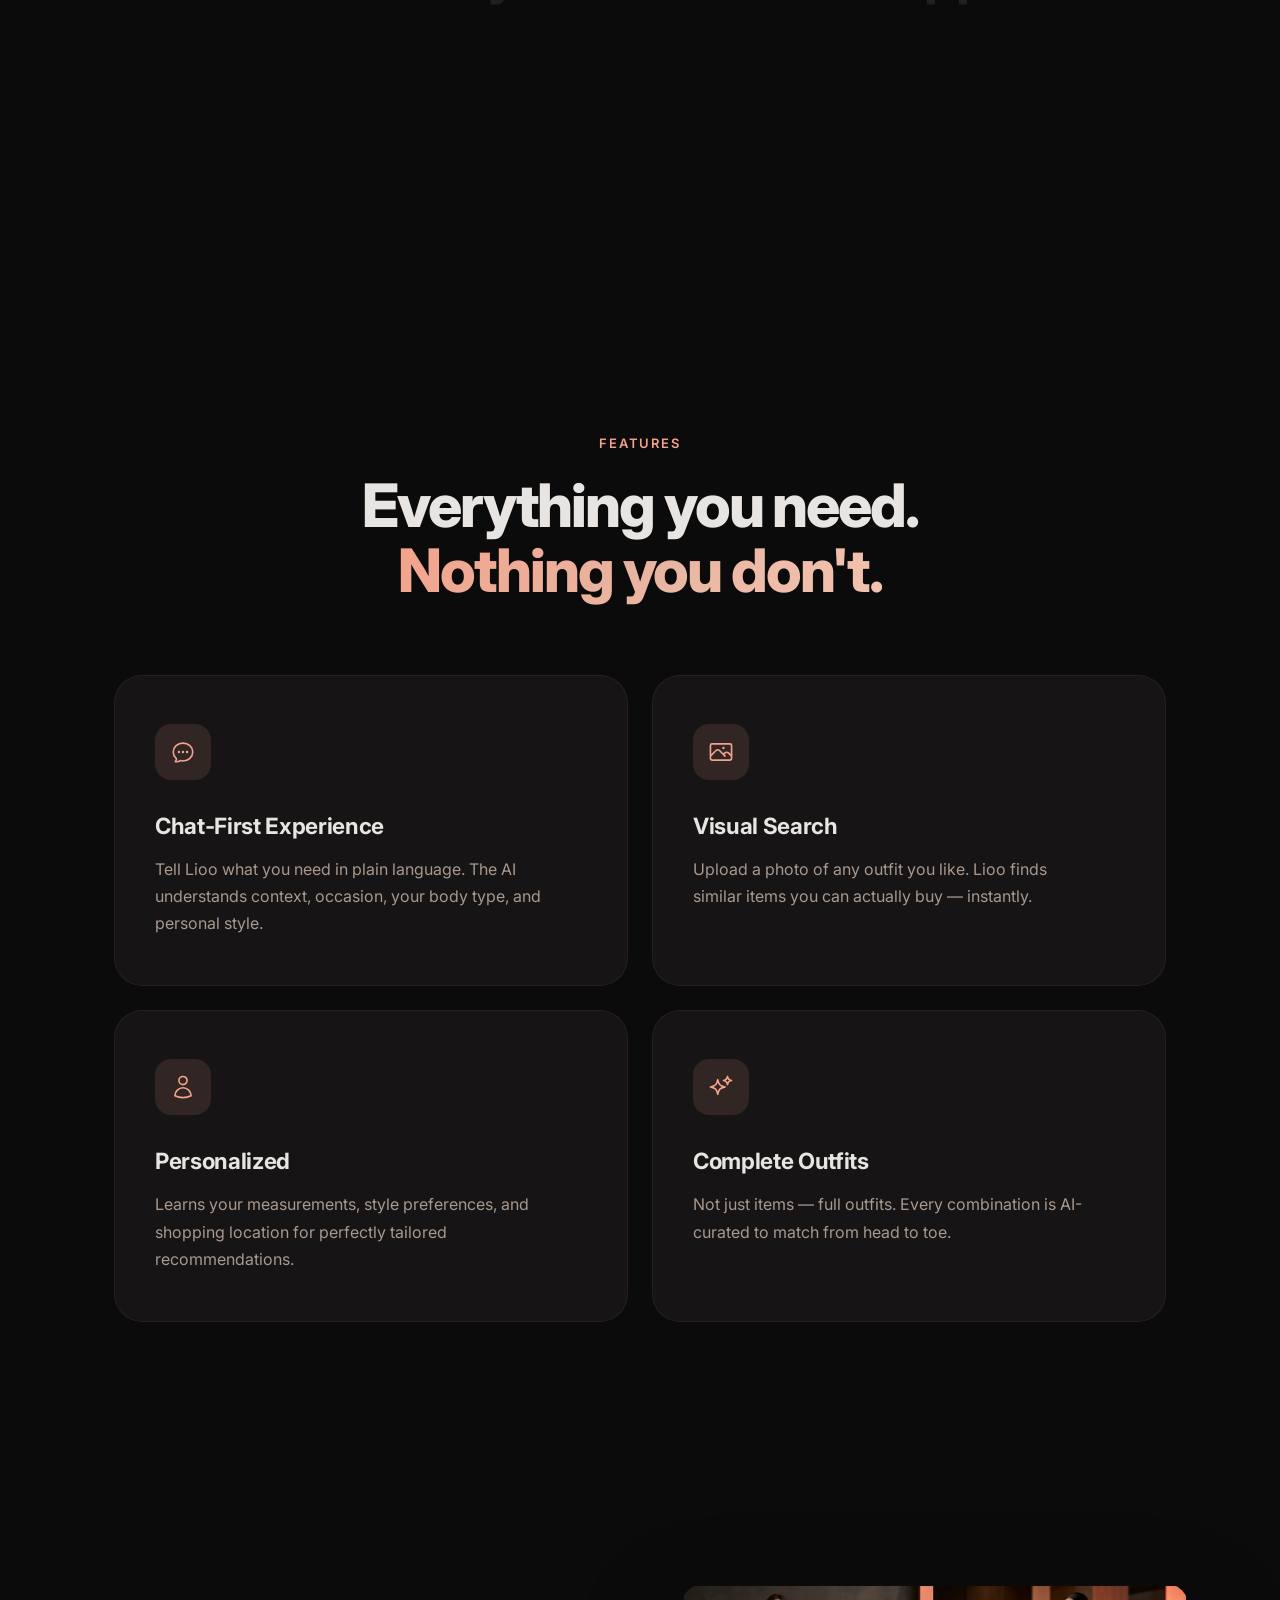
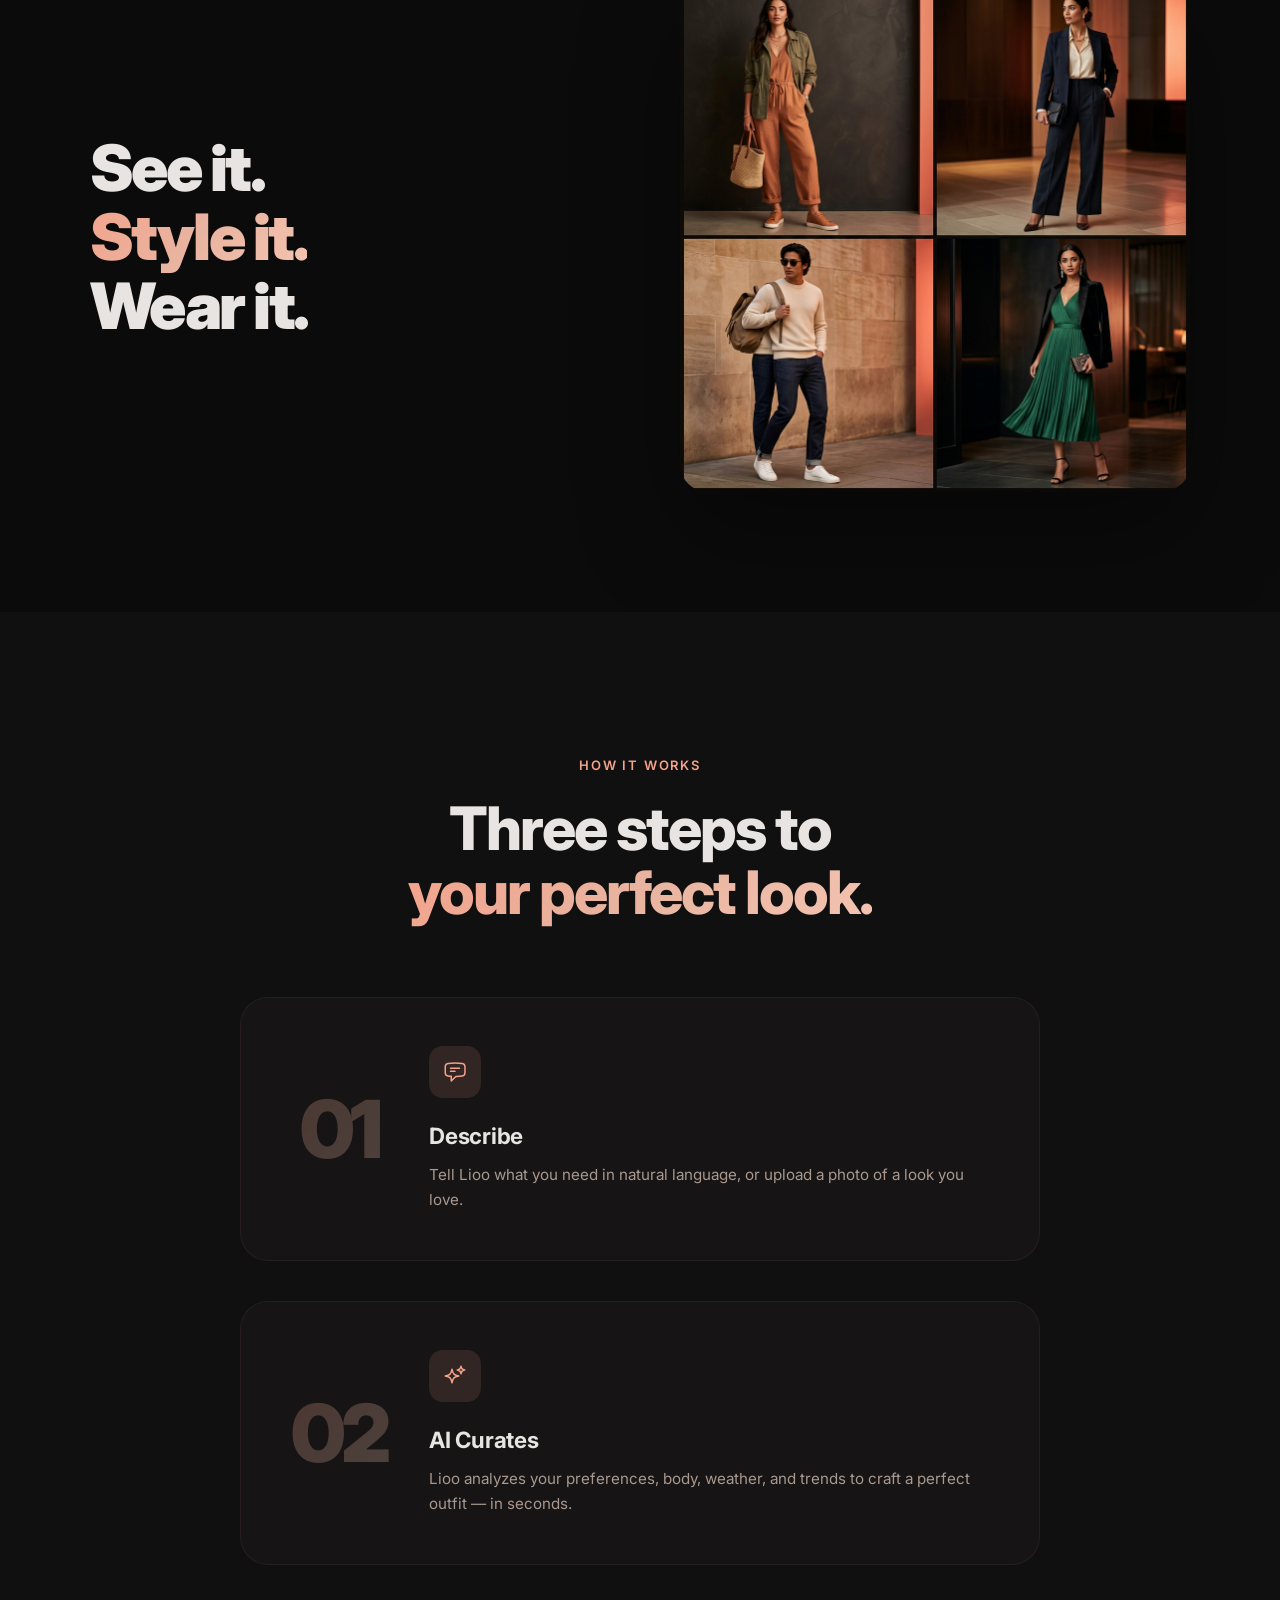
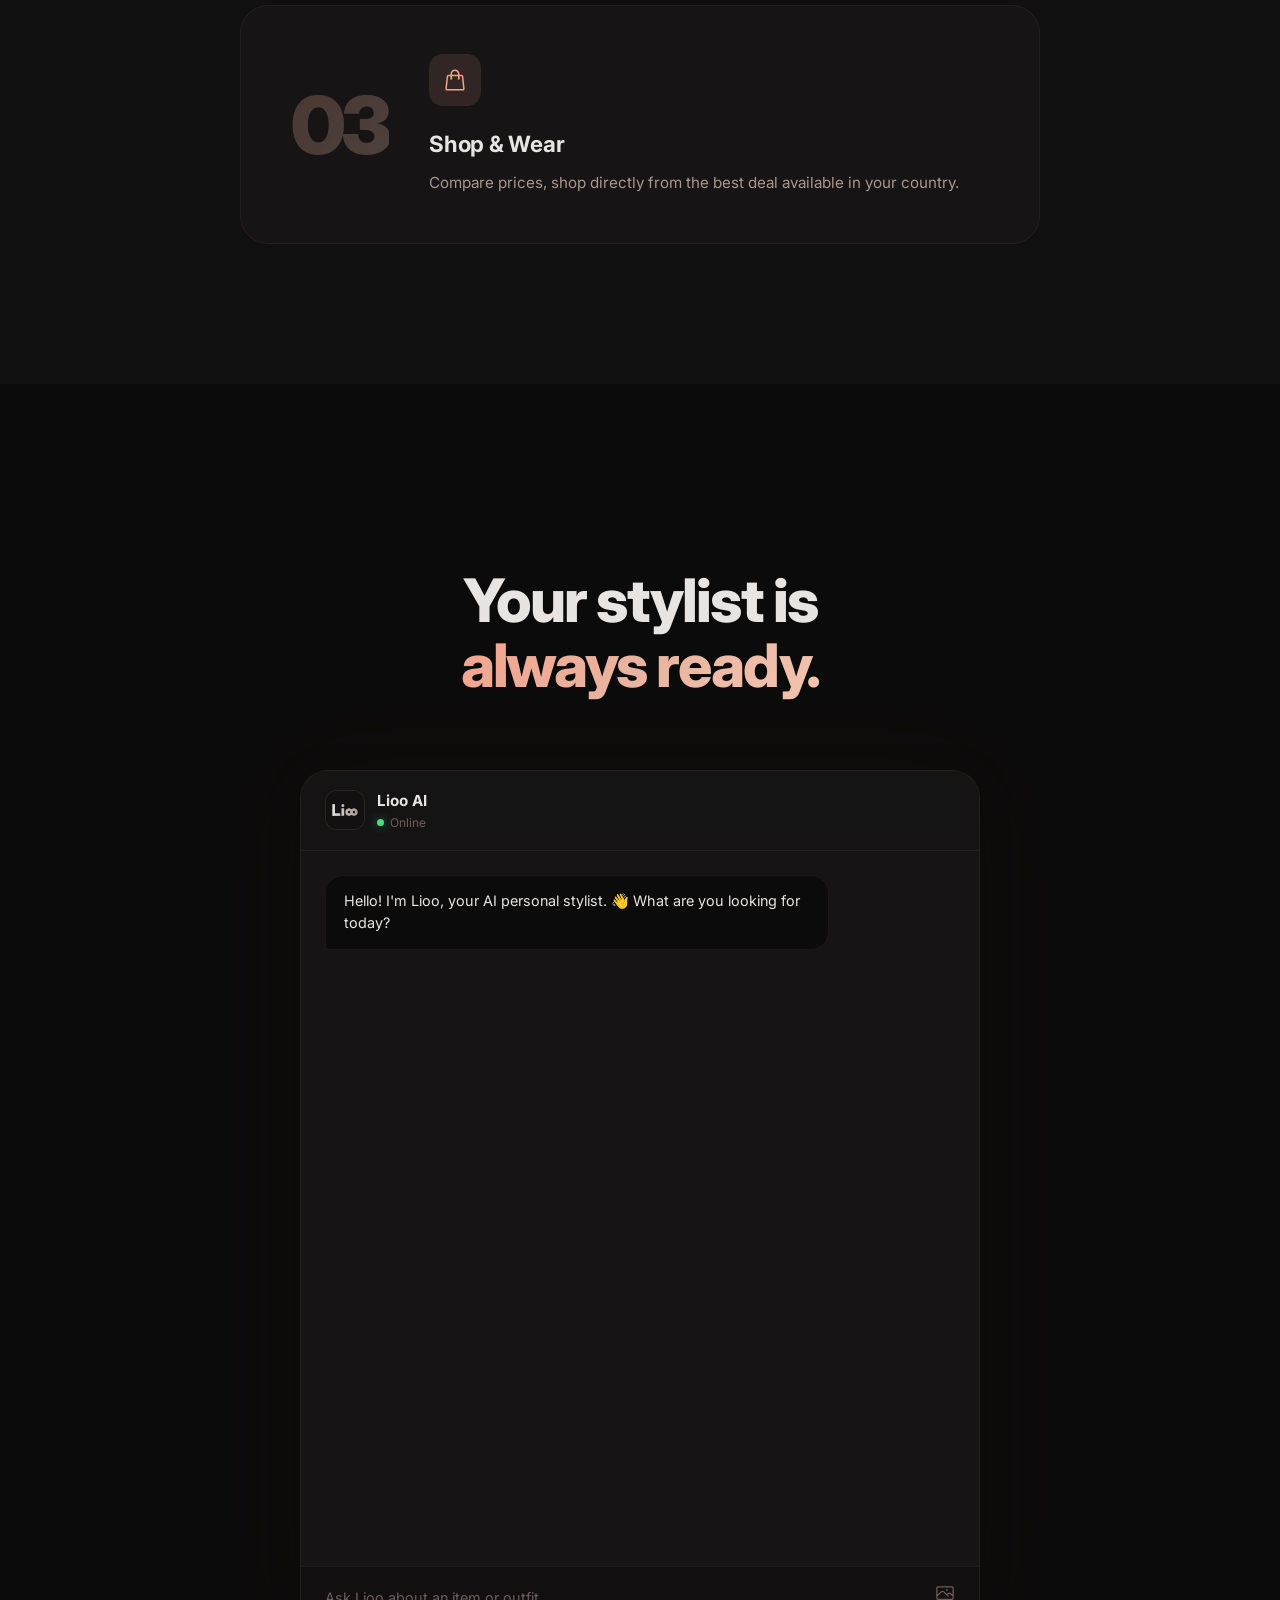
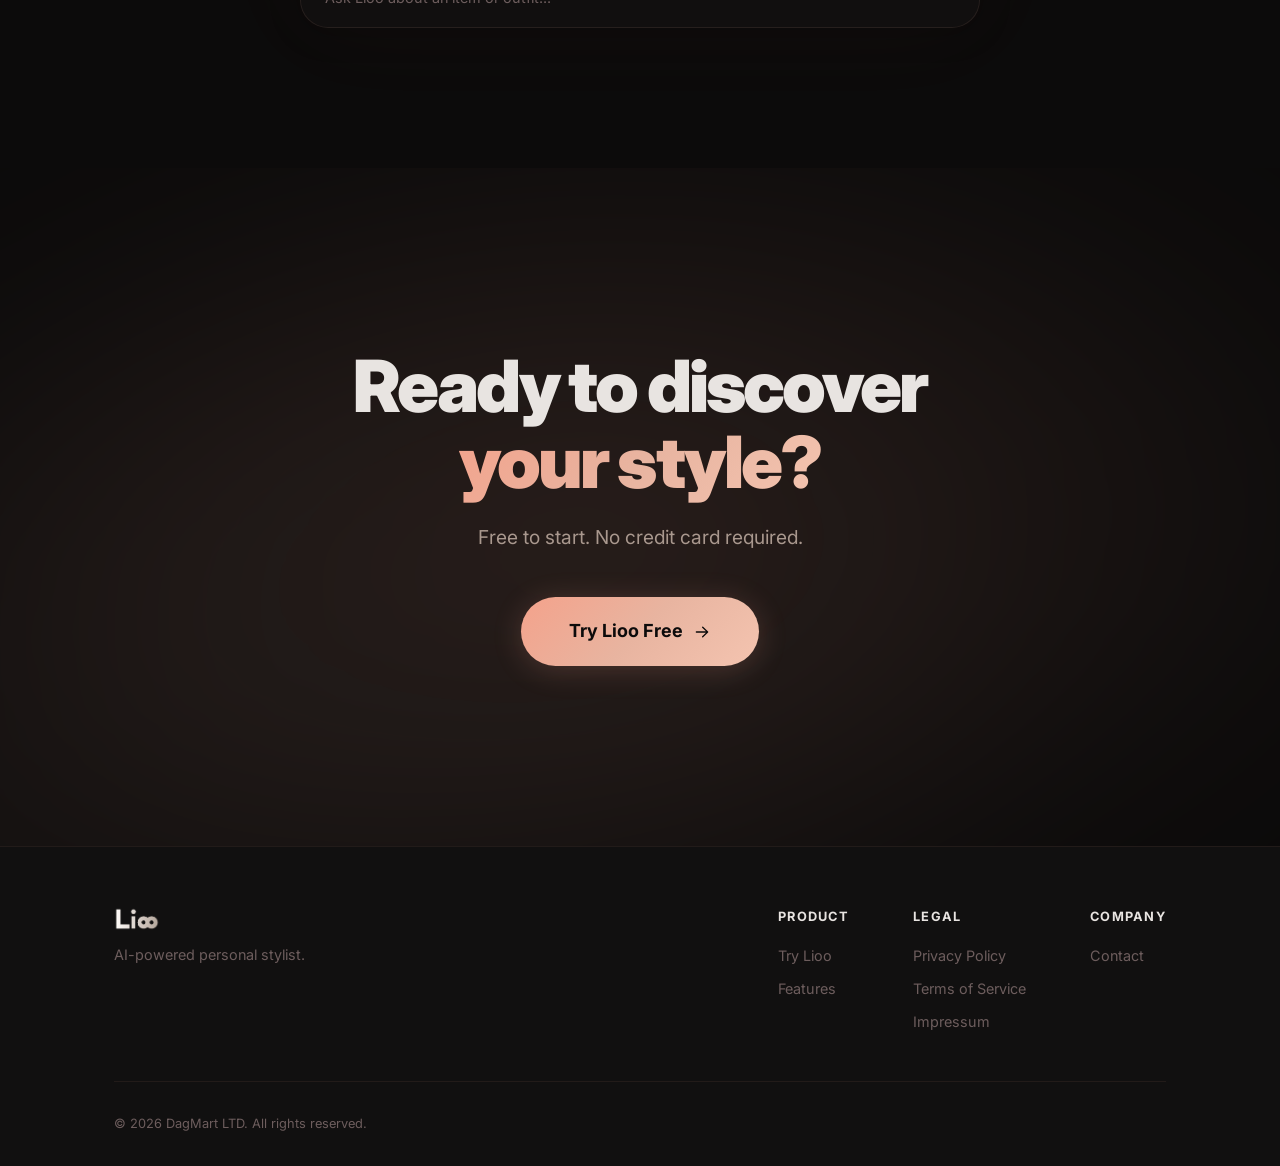
==== commit 4e8fe663: "Add Bulgarian version of the website (/bg/) with EN/BG switch English stays at /, Bulgarian is at /b" ====
--- a/index.html
+++ b/index.html
@@ -1,5 +1,5 @@
 <!DOCTYPE html>
-<html lang="en">
+<html lang="en" data-lang-alt="bg/">
 <head>
   <meta charset="UTF-8" />
   <meta name="viewport" content="width=device-width, initial-scale=1.0" />
@@ -7,6 +7,9 @@
   <meta name="description" content="Lioo is an AI-powered personal stylist. Describe what you want, get curated outfit ideas, and shop smarter — all through a simple chat." />
   <meta name="keywords" content="AI stylist, personal stylist, fashion AI, outfit generator, Lioo, style recommendations" />
   <link rel="canonical" href="https://liooclo.com/" />
+  <link rel="alternate" hreflang="en" href="https://liooclo.com/" />
+  <link rel="alternate" hreflang="bg" href="https://liooclo.com/bg/" />
+  <link rel="alternate" hreflang="x-default" href="https://liooclo.com/" />
   <meta name="theme-color" content="#0C0B0B" />
 
   <!-- Open Graph -->
@@ -16,6 +19,7 @@
   <meta property="og:url" content="https://liooclo.com/" />
   <meta property="og:image" content="https://liooclo.com/images/hero-phone.png" />
 
+  <script src="lang.js"></script>
   <link rel="icon" type="image/png" href="images/lioo-icon.png" />
 
   <!-- Fonts -->
@@ -23,7 +27,7 @@
   <link rel="preconnect" href="https://fonts.gstatic.com" crossorigin />
   <link href="https://fonts.googleapis.com/css2?family=Inter:wght@300;400;500;600;700;800;900&display=swap" rel="stylesheet" />
 
-  <link rel="stylesheet" href="style.css?v=notify-modal-20260819" />
+  <link rel="stylesheet" href="style.css?v=lang-20261108" />
 </head>
 <body>
 
@@ -38,7 +42,7 @@
         <a href="features/" class="nav-link">Features</a>
         <a href="contact/" class="nav-link">Contact</a>
       </div>
-      <a href="https://app.liooclo.com" class="nav-cta" id="nav-try-btn" data-app-link>Try Lioo</a>
+      <div class="lang-switch" role="group" aria-label="Language"><a href="./" class="lang-link active" lang="en" hreflang="en" aria-current="true" data-set-lang="en">EN</a><a href="bg/" class="lang-link" lang="bg" hreflang="bg" data-set-lang="bg">BG</a></div><a href="https://app.liooclo.com" class="nav-cta" id="nav-try-btn" data-app-link>Try Lioo</a>
       <button class="nav-mobile-toggle" id="mobile-toggle" type="button" aria-label="Toggle menu">
         <span></span><span></span><span></span>
       </button>
@@ -395,6 +399,6 @@
   </footer>
 
   <script src="site-config.js"></script>
-  <script src="script.js?v=notify-modal-20260819"></script>
+  <script src="script.js?v=lang-20261108"></script>
 </body>
 </html>
--- a/style.css
+++ b/style.css
@@ -39,6 +39,7 @@
 }
 
 html {
+  overflow-x: clip;
   scroll-behavior: smooth;
   -webkit-text-size-adjust: 100%;
 }
@@ -1423,3 +1424,30 @@
     gap: 10px;
   }
 }
+
+/* ─── LANGUAGE SWITCH (EN | BG) ─────────────────────── */
+.lang-switch {
+  display: inline-flex;
+  align-items: center;
+  padding: 3px;
+  border: 1px solid var(--border-hover);
+  border-radius: 100px;
+}
+.lang-link {
+  font-size: 0.75rem;
+  font-weight: 600;
+  letter-spacing: 0.04em;
+  line-height: 1;
+  padding: 7px 11px;
+  border-radius: 100px;
+  color: var(--text-2);
+  transition: color 0.3s, background 0.3s;
+}
+.lang-link:hover { color: var(--text-1); }
+.lang-link.active {
+  color: var(--text-1);
+  background: var(--accent-soft);
+}
+@media (max-width: 768px) {
+  .lang-switch { margin-left: auto; margin-right: 10px; }
+}
